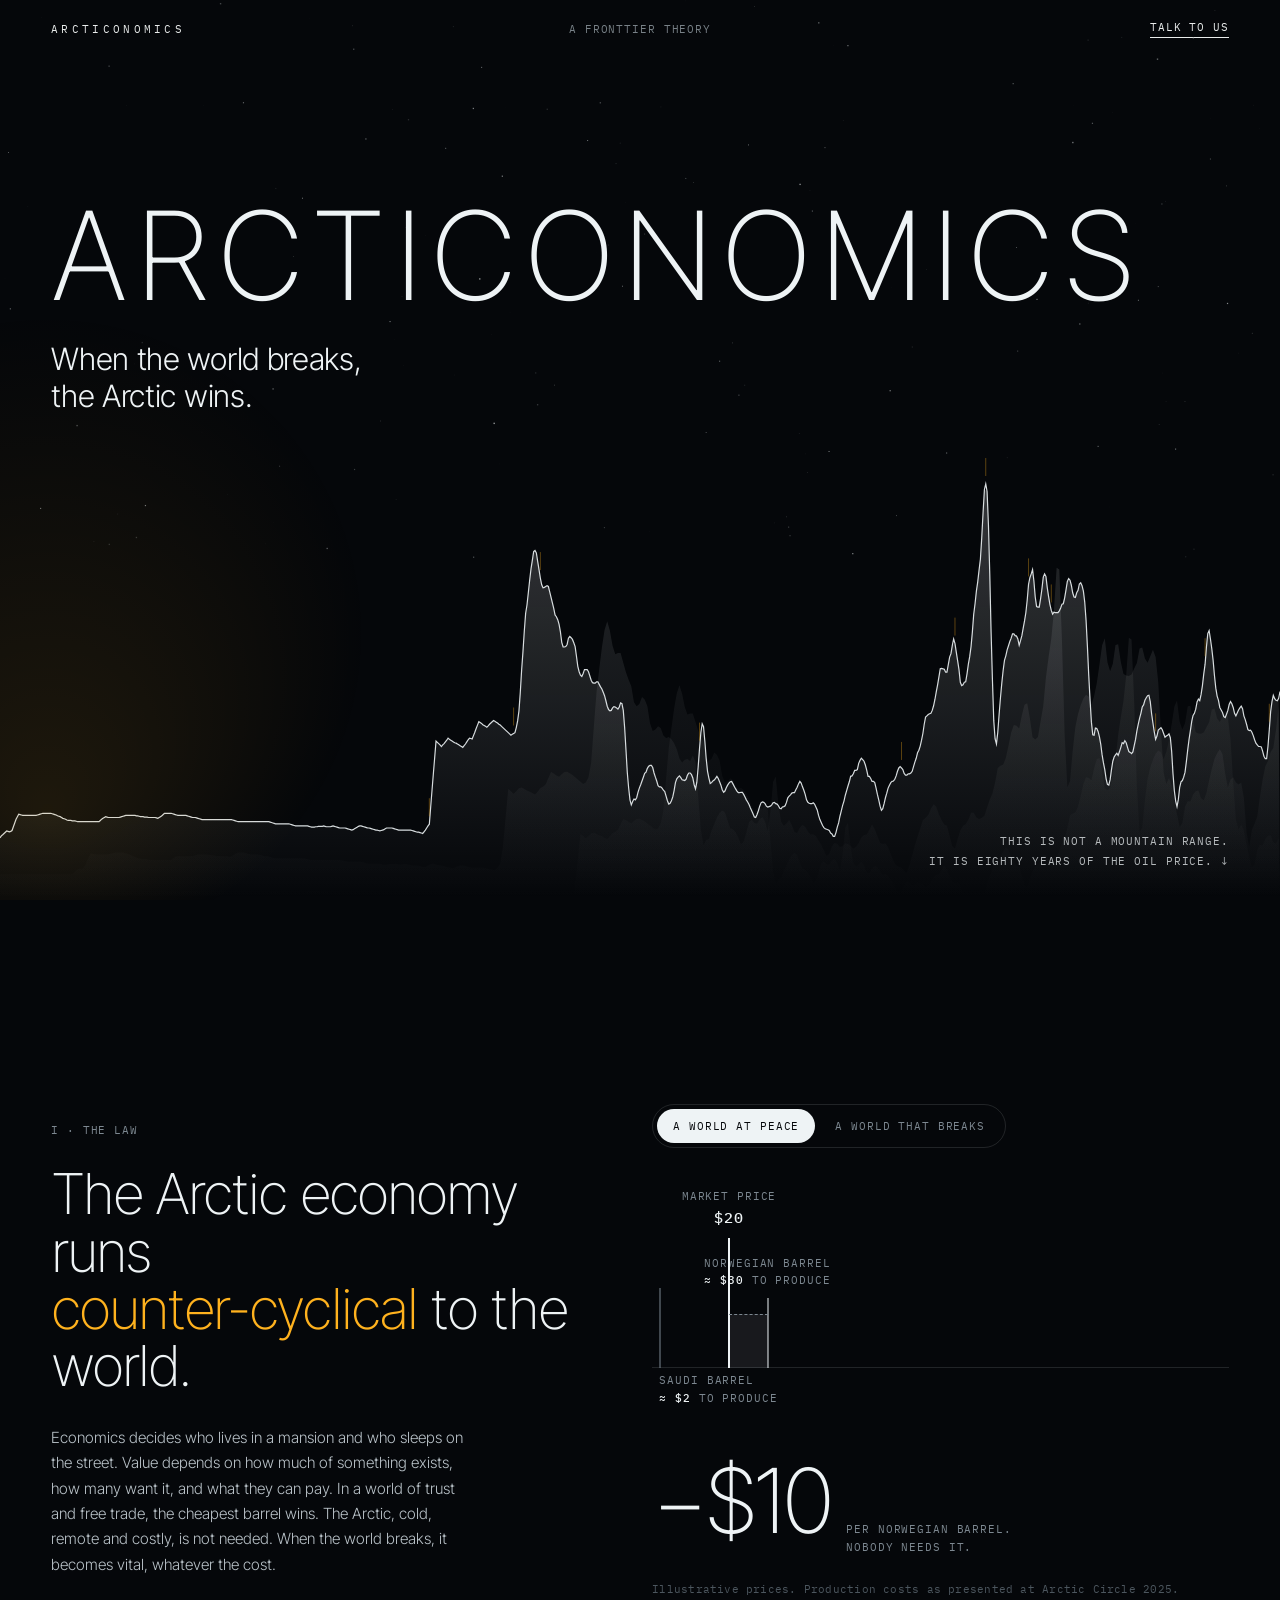
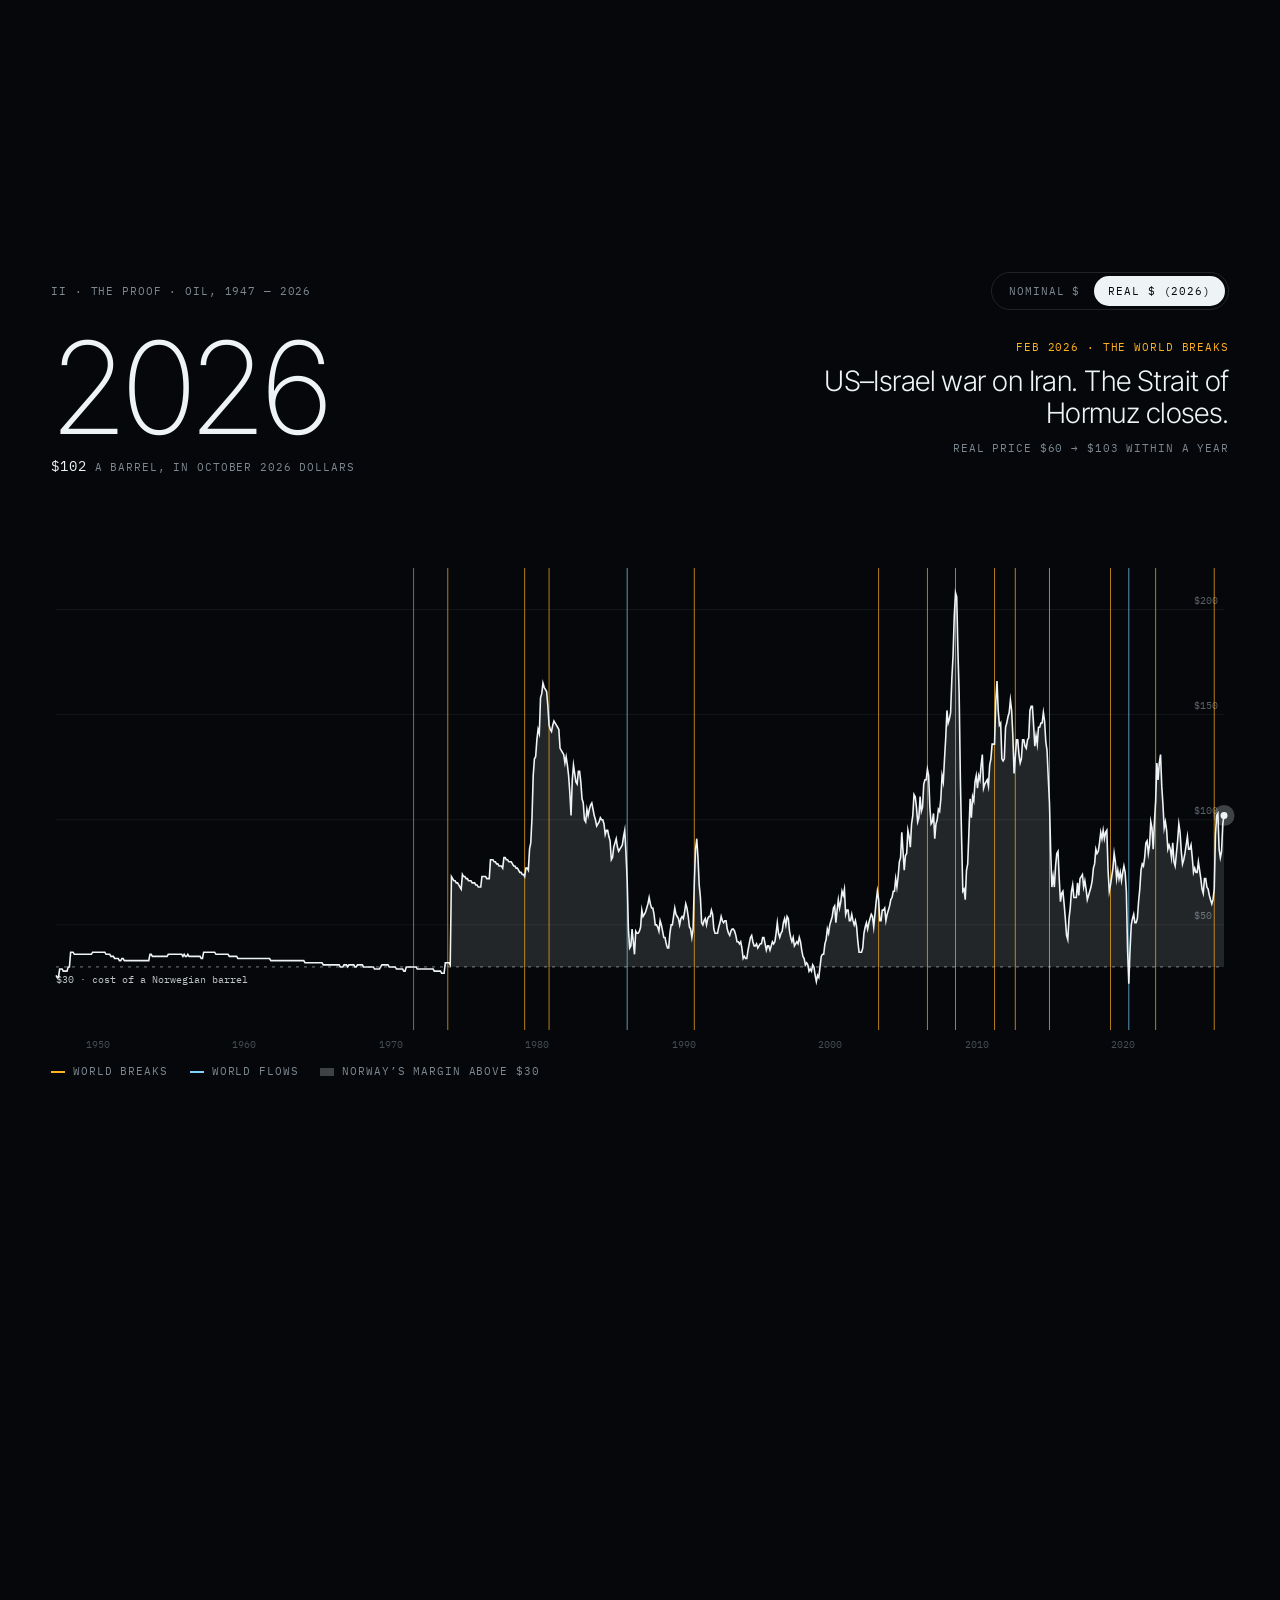
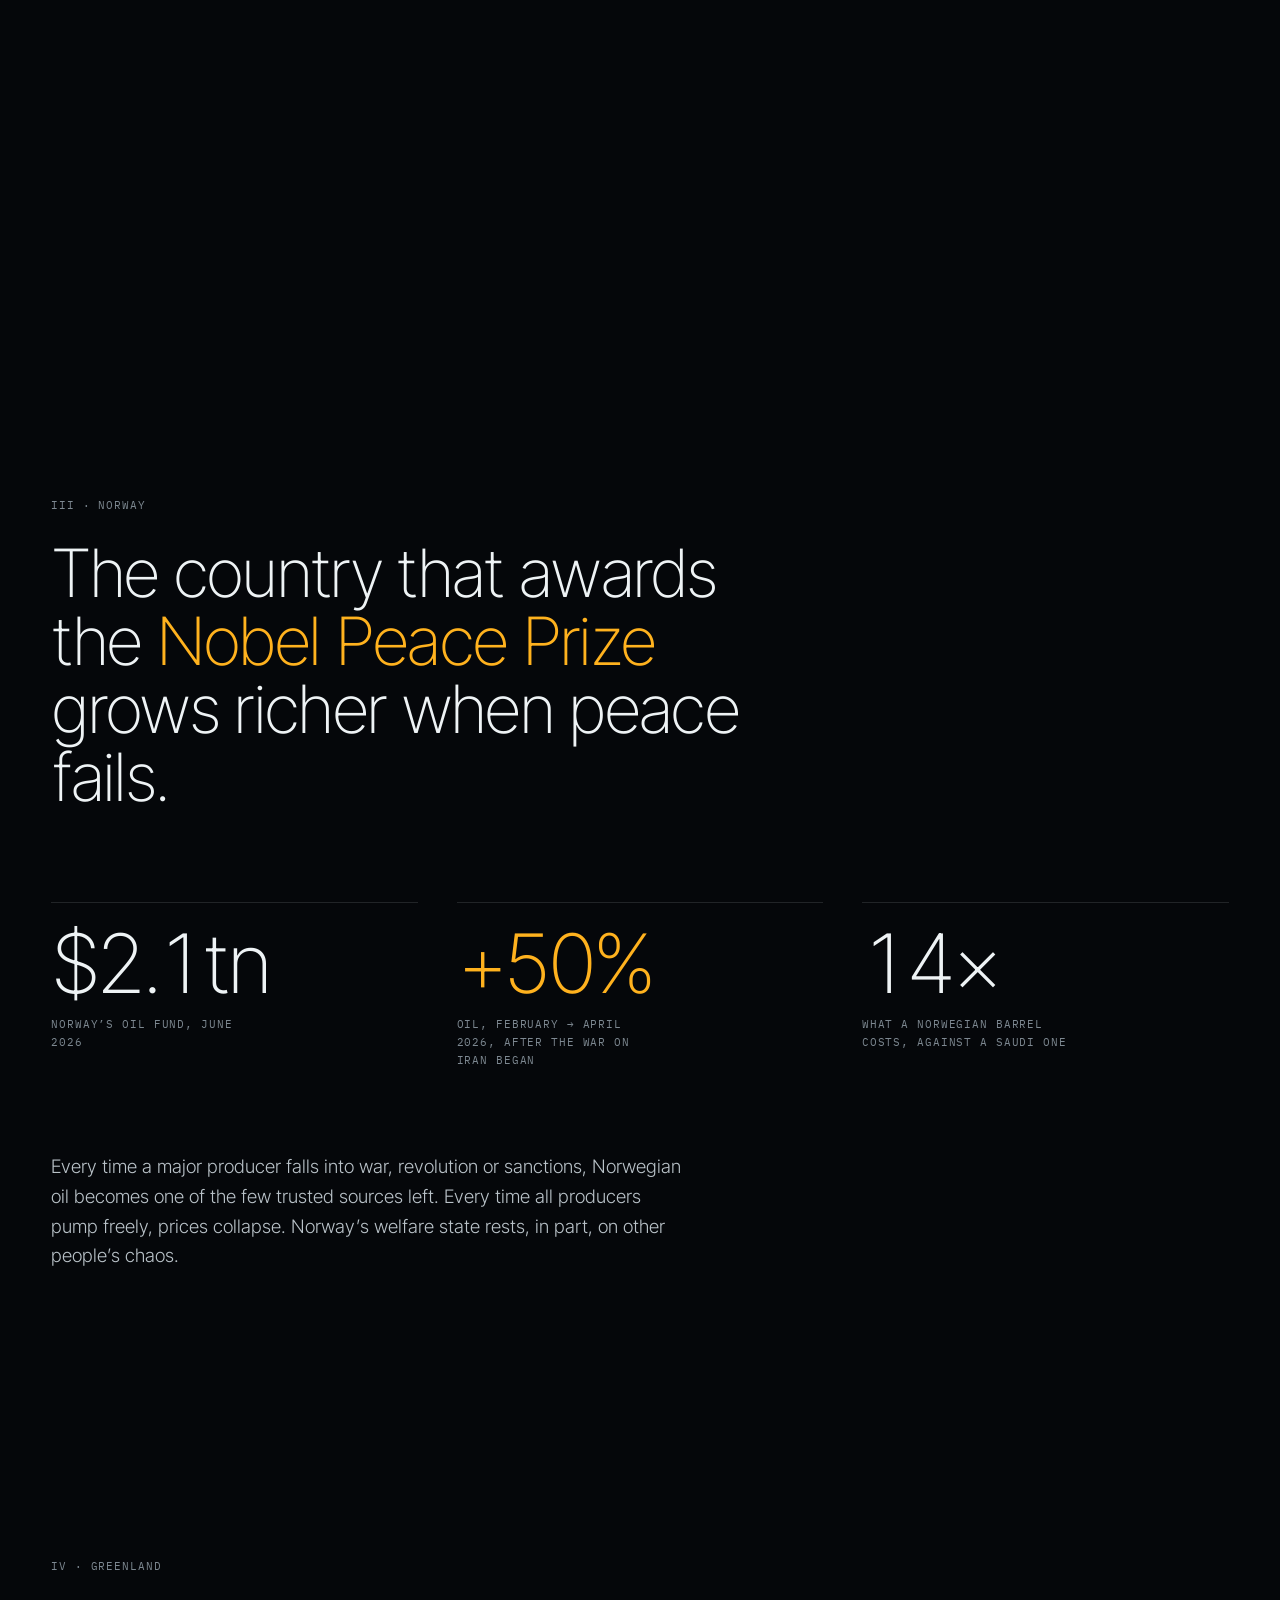
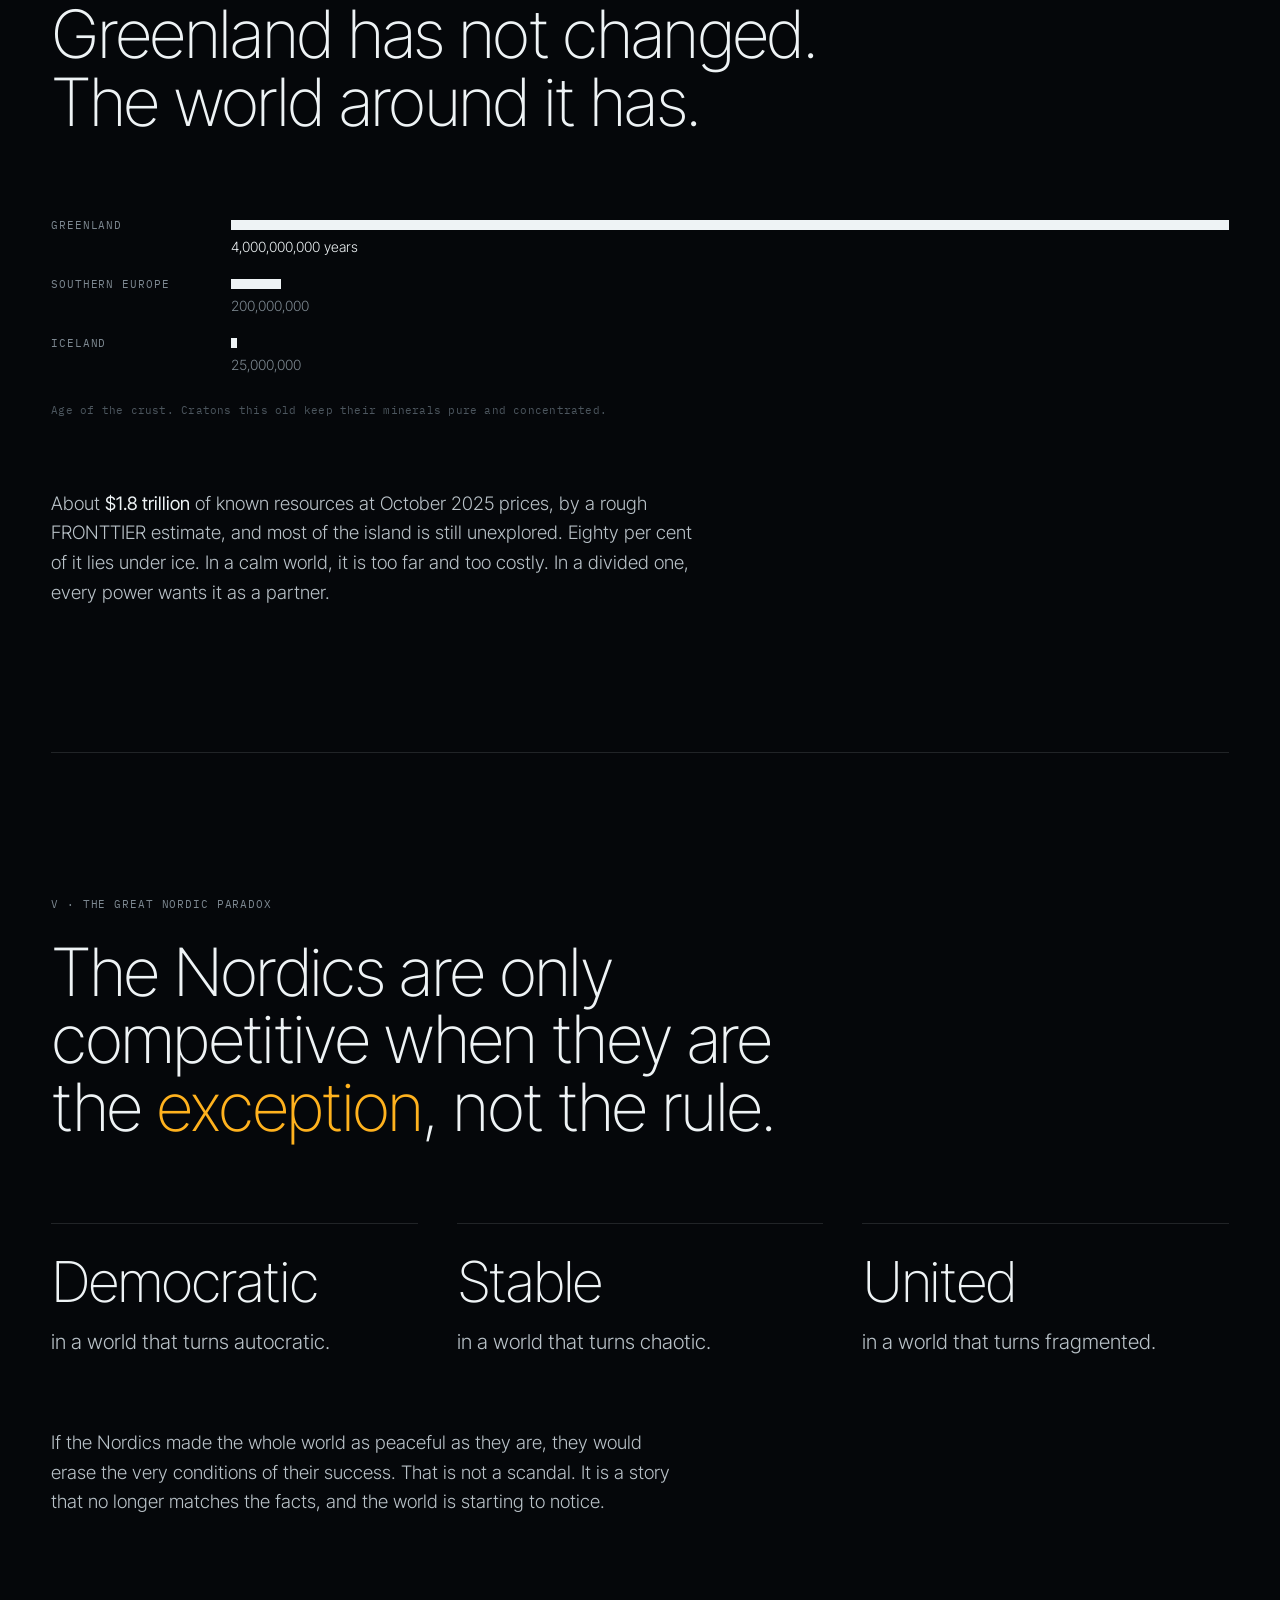
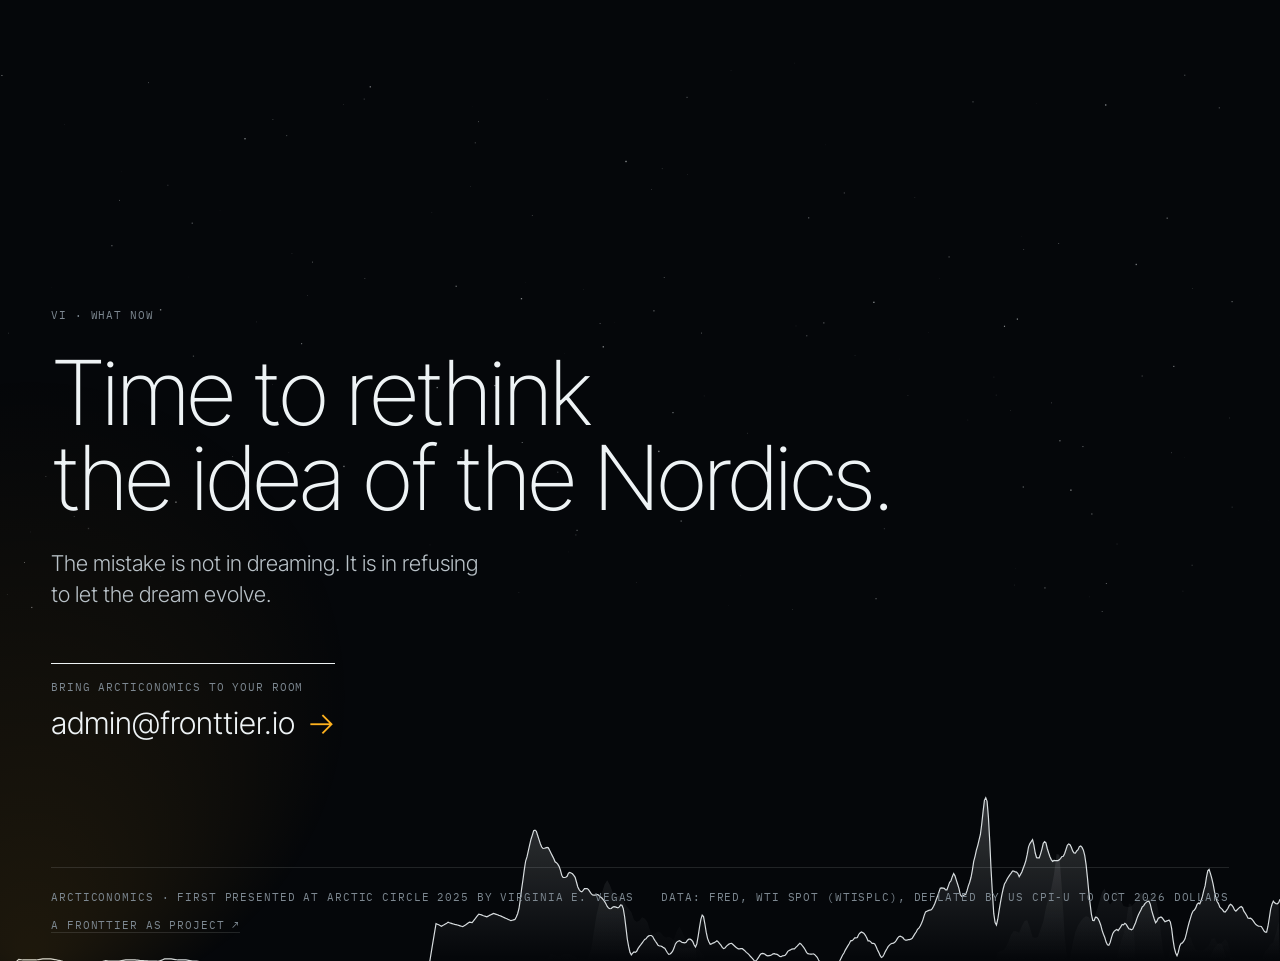
==== index.html @ 10ee7fae "Arcticonomics: v1 at the root, v2 at /v2 (both noindex until one is chosen) Co-Authored-By: Claude O" ====
<!doctype html>
<html lang="en">
<head>
  <meta charset="utf-8">
  <meta name="viewport" content="width=device-width, initial-scale=1, viewport-fit=cover">
  <title>Arcticonomics — When the world breaks, the Arctic wins</title>
  <meta name="description" content="Arcticonomics: the Arctic economy is counter-cyclical to the world. Eighty years of the real oil price show it: every spike is a war, a revolution or a sanction. A FRONTTIER theory by Virginia E. Vegas.">
  <meta name="robots" content="noindex">
  <meta name="theme-color" content="#05070a">
  <link rel="icon" href="favicon.svg" type="image/svg+xml">
  <link rel="preconnect" href="https://fonts.googleapis.com">
  <link rel="preconnect" href="https://fonts.gstatic.com" crossorigin>
  <link href="https://fonts.googleapis.com/css2?family=Inter+Tight:wght@200;300;400;500&family=IBM+Plex+Mono:wght@400;500&display=swap" rel="stylesheet">
  <link rel="stylesheet" href="styles.css?v=4">
</head>
<body>
  <header class="bar mono">
    <a href="#top" class="bar__b">Arcticonomics</a>
    <span class="bar__m" id="barM">A FRONTTIER theory</span>
    <a href="mailto:admin@fronttier.io?subject=Arcticonomics" class="bar__c">Talk to us</a>
  </header>

  <!-- 0. the ridge -->
  <section class="hero" id="top">
    <canvas id="ridge" aria-hidden="true"></canvas>
    <div class="hero__txt">
      <h1 class="hero__t">ARCTICONOMICS</h1>
      <p class="hero__s">When the world breaks,<br>the Arctic wins.</p>
    </div>
    <p class="mono hero__hint" id="hint">This is not a mountain range.<br>It is eighty years of the oil price. ↓</p>
  </section>

  <!-- 1. the law -->
  <section class="law" id="law" aria-labelledby="lawT">
    <div class="law__txt">
      <p class="mono k">I · The law</p>
      <h2 class="law__t rv" id="lawT">The Arctic economy runs<br><em>counter-cyclical</em> to the world.</h2>
      <p class="law__p rv">Economics decides who lives in a mansion and who sleeps on the street. Value depends on how much of something exists, how many want it, and what they can pay. In a world of trust and free trade, the cheapest barrel wins. The Arctic, cold, remote and costly, is not needed. When the world breaks, it becomes vital, whatever the cost.</p>
    </div>
    <div class="law__lab">
      <div class="switch mono" role="tablist" aria-label="State of the world">
        <button type="button" role="tab" aria-selected="true" data-w="peace">A world at peace</button>
        <button type="button" role="tab" aria-selected="false" data-w="break">A world that breaks</button>
      </div>
      <div class="scale" id="scale" aria-hidden="true">
        <div class="scale__axis"></div>
        <div class="tick tick--sa"><i></i><span class="mono">Saudi barrel<br><b>≈ $2</b> to produce</span></div>
        <div class="tick tick--no"><i></i><span class="mono">Norwegian barrel<br><b>≈ $30</b> to produce</span></div>
        <div class="tick tick--mk" id="mk"><i></i><span class="mono">Market price<br><b id="mkV">$20</b></span></div>
        <div class="gap" id="gap"></div>
      </div>
      <p class="law__out"><span id="outV">−$10</span><span class="mono" id="outL">per Norwegian barrel. Nobody needs it.</span></p>
      <p class="mono law__f">Illustrative prices. Production costs as presented at Arctic Circle 2025.</p>
    </div>
  </section>

  <!-- 2. the proof -->
  <section class="proof" id="proof" aria-labelledby="proofT">
    <div class="proof__pin">
      <div class="proof__head">
        <p class="mono k" id="proofT">II · The proof · Oil, 1947 — 2026</p>
        <div class="tog mono" role="group" aria-label="Price view">
          <button type="button" data-v="nominal" aria-pressed="false">Nominal $</button>
          <button type="button" data-v="real" aria-pressed="true">Real $ (2026)</button>
        </div>
      </div>
      <canvas id="chart" aria-label="Real oil price 1947 to 2026 with major world events"></canvas>
      <div class="now">
        <p class="now__y" id="nowY">1947</p>
        <p class="mono now__p"><span id="nowP">$26</span> a barrel<span id="nowU">, in October 2026 dollars</span></p>
      </div>
      <div class="ev" id="ev">
        <p class="mono ev__k" id="evK">Scroll through eighty years</p>
        <p class="ev__t" id="evT">Calm. Cheap. Nobody needs the Arctic.</p>
        <p class="mono ev__n" id="evN"></p>
      </div>
      <p class="mono legend"><span class="lg lg--b">World breaks</span><span class="lg lg--f">World flows</span><span class="lg lg--n">Norway’s margin above $30</span></p>
    </div>
  </section>

  <!-- 3. the paradox -->
  <section class="para" aria-labelledby="paraT">
    <p class="mono k rv">III · Norway</p>
    <h2 class="para__t rv" id="paraT">The country that awards the <em>Nobel Peace Prize</em> grows richer when peace fails.</h2>
    <div class="stats">
      <div class="st rv"><p class="st__v" data-count="2.3" data-pre="$" data-suf="tn">$2.3tn</p><p class="mono">Norway’s oil fund, June 2026</p></div>
      <div class="st rv"><p class="st__v" data-count="55" data-pre="+" data-suf="%">+55%</p><p class="mono">Oil, February → April 2026, after the war on Iran began</p></div>
      <div class="st rv"><p class="st__v" data-count="15" data-pre="" data-suf="×">15×</p><p class="mono">What a Norwegian barrel costs, against a Saudi one</p></div>
    </div>
    <p class="para__p rv">Every time a major producer falls into war, revolution or sanctions, Norwegian oil becomes one of the few trusted sources left. Every time all producers pump freely, prices collapse. Norway’s welfare state rests, in part, on other people’s chaos.</p>
  </section>

  <!-- 4. greenland -->
  <section class="gl" aria-labelledby="glT">
    <p class="mono k rv">IV · Greenland</p>
    <h2 class="gl__t rv" id="glT">Greenland has not changed.<br>The world around it has.</h2>
    <div class="crust" id="crust">
      <div class="cr"><span class="mono">Greenland</span><i style="--w:1"></i><b>4,000,000,000 years</b></div>
      <div class="cr"><span class="mono">Southern Europe</span><i style="--w:.05"></i><b>200,000,000</b></div>
      <div class="cr"><span class="mono">Iceland</span><i style="--w:.00625"></i><b>25,000,000</b></div>
      <p class="mono crust__f">Age of the crust. Cratons this old keep their minerals pure and concentrated.</p>
    </div>
    <p class="gl__p rv">About <b>$1.8 trillion</b> of known resources at October 2025 prices, by a rough FRONTTIER estimate, and most of the island is still unexplored. Eighty per cent of it lies under ice. In a calm world, it is too far and too costly. In a divided one, every power wants it as a partner.</p>
  </section>

  <!-- 5. the nordic paradox -->
  <section class="np" aria-labelledby="npT">
    <p class="mono k rv">V · The great Nordic paradox</p>
    <h2 class="np__t rv" id="npT">The Nordics are only competitive when they are the <em>exception</em>, not the rule.</h2>
    <ol class="np__l">
      <li class="rv"><span>Democratic</span> in a world that turns autocratic.</li>
      <li class="rv"><span>Stable</span> in a world that turns chaotic.</li>
      <li class="rv"><span>United</span> in a world that turns fragmented.</li>
    </ol>
    <p class="np__p rv">If the Nordics made the whole world as peaceful as they are, they would erase the very conditions of their success. That is not a scandal. It is a story that no longer matches the facts, and the world is starting to notice.</p>
  </section>

  <!-- 6. close -->
  <section class="end" aria-labelledby="endT">
    <canvas id="endRidge" aria-hidden="true"></canvas>
    <div class="end__txt">
      <p class="mono k rv">VI · What now</p>
      <h2 class="end__t rv" id="endT">Time to rethink<br>the idea of the Nordics.</h2>
      <p class="end__q rv">The mistake is not in dreaming. It is in refusing to let the dream evolve.</p>
      <a class="end__cta rv" href="mailto:admin@fronttier.io?subject=Arcticonomics"><span class="mono">Bring Arcticonomics to your room</span>admin@fronttier.io <i>→</i></a>
    </div>
    <footer class="foot mono">
      <span>Arcticonomics · first presented at Arctic Circle 2025 by Virginia E. Vegas</span>
      <span>Data: FRED, WTI spot (WTISPLC), deflated by US CPI-U to Oct 2026 dollars</span>
      <a href="https://fronttier.io">A FRONTTIER AS project ↗</a>
    </footer>
  </section>

  <script src="data.js?v=1"></script>
  <script src="app.js?v=3" defer></script>
</body>
</html>
---- styles.css ----
:root {
  --night: #05070a;
  --ice: #eef3f5;
  --mist: #7d8891;
  --line: rgba(238,243,245,.12);
  --amber: #ffb21e;
  --flow: #7fd4ff;
  --pad: clamp(20px, 4vw, 56px);
  --sans: "Inter Tight", system-ui, sans-serif;
  --mono: "IBM Plex Mono", ui-monospace, monospace;
  --ease: cubic-bezier(.2,.7,.1,1);
}
* { box-sizing: border-box; }
html { -webkit-text-size-adjust: 100%; scroll-behavior: smooth; }
body { margin: 0; background: var(--night); color: var(--ice); font-family: var(--sans); -webkit-font-smoothing: antialiased; overflow-x: hidden; }
a { color: inherit; text-decoration: none; }
em { font-style: normal; color: var(--amber); }
.mono { font-family: var(--mono); font-size: 11px; letter-spacing: .08em; text-transform: uppercase; font-weight: 400; }
.k { margin: 0 0 28px; color: var(--mist); }

.bar { position: fixed; z-index: 30; top: 0; left: 0; right: 0; display: flex; justify-content: space-between; align-items: center; padding: 20px var(--pad); mix-blend-mode: difference; }
.bar__b { letter-spacing: .3em; }
.bar__m { position: absolute; left: 50%; transform: translateX(-50%); color: var(--mist); }
.bar__c { border-bottom: 1px solid currentColor; padding-bottom: 3px; }

/* 0. ridge */
.hero { position: relative; height: 100svh; min-height: 620px; overflow: hidden; }
#ridge { position: absolute; inset: 0; width: 100%; height: 100%; }
.hero__txt { position: absolute; left: var(--pad); right: var(--pad); top: 22svh; }
.hero__t { margin: 0; font-weight: 200; font-size: clamp(40px, 9.6vw, 176px); letter-spacing: .06em; line-height: .95; }
.hero__s { margin: 26px 0 0; font-weight: 300; font-size: clamp(20px, 2.4vw, 34px); line-height: 1.2; letter-spacing: -.01em; }
.hero__hint { position: absolute; right: var(--pad); bottom: 28px; margin: 0; text-align: right; line-height: 1.8; color: var(--ice); opacity: .75; transition: opacity .6s; }

/* 1. the law */
.law { display: grid; grid-template-columns: minmax(0, 1fr) minmax(0, 1.1fr); gap: clamp(30px, 6vw, 110px); align-items: center; min-height: 100svh; padding: 16svh var(--pad); }
.law__t { margin: 0; font-weight: 200; font-size: clamp(34px, 4.4vw, 72px); line-height: 1.02; letter-spacing: -.035em; }
.law__p { margin: 30px 0 0; max-width: 46ch; font-size: clamp(15px, 1.2vw, 18px); line-height: 1.65; font-weight: 300; color: #b9c2c8; }
.switch { display: inline-flex; border: 1px solid var(--line); border-radius: 999px; padding: 4px; gap: 4px; }
.switch button { appearance: none; border: 0; background: none; color: var(--mist); font: inherit; letter-spacing: inherit; text-transform: inherit; padding: 10px 16px; border-radius: 999px; cursor: pointer; transition: background .4s, color .4s; }
.switch button[aria-selected="true"] { background: var(--ice); color: var(--night); }
.switch button[data-w="break"][aria-selected="true"] { background: var(--amber); }
.scale { position: relative; height: 250px; margin: 40px 0 0; }
.scale__axis { position: absolute; left: 0; right: 0; bottom: 70px; height: 1px; background: var(--line); }
.tick { position: absolute; bottom: 70px; transform: translateX(-50%); transition: left 1.2s var(--ease); }
.tick i { display: block; width: 1px; height: 70px; background: var(--mist); margin: 0 auto; }
.tick span { position: absolute; bottom: 78px; left: 50%; transform: translateX(-50%); white-space: nowrap; text-align: center; color: var(--mist); line-height: 1.6; }
.tick b { color: var(--ice); font-weight: 500; }
.tick--sa { left: 1.33%; }
.tick--sa span { left: 0; transform: none; text-align: left; bottom: auto; top: 84px; }
.tick--sa i { height: 80px; transform: translateY(0); }
.tick--no { left: 20%; }
.tick--no i { background: var(--ice); }
.tick--mk { left: 13.3%; }
.tick--mk i { height: 130px; width: 2px; background: var(--ice); transition: background .6s; }
.tick--mk span { bottom: 138px; }
.tick--mk b { font-size: 15px; }
.gap { position: absolute; bottom: 70px; height: 54px; left: 13.3%; width: 6.7%; background: rgba(238,243,245,.08); border-top: 1px dashed var(--mist); transition: left 1.2s var(--ease), width 1.2s var(--ease), background .6s; }
.law.is-break .tick--mk i { background: var(--amber); }
.law.is-break .gap { background: color-mix(in srgb, var(--amber) 22%, transparent); border-top-color: var(--amber); }
.law__out { margin: 18px 0 0; display: flex; align-items: baseline; gap: 16px; flex-wrap: wrap; }
#outV { font-weight: 200; font-size: clamp(54px, 7vw, 110px); letter-spacing: -.05em; line-height: 1; transition: color .6s; }
.law.is-break #outV { color: var(--amber); }
#outL { color: var(--mist); max-width: 26ch; line-height: 1.6; }
.law__f { margin: 26px 0 0; color: #4c565e; text-transform: none; letter-spacing: .02em; }

/* 2. the proof */
.proof { position: relative; height: 900svh; }
.proof__pin { position: sticky; top: 0; height: 100svh; overflow: hidden; }
.proof__head { position: absolute; z-index: 2; top: 72px; left: var(--pad); right: var(--pad); display: flex; justify-content: space-between; align-items: center; gap: 16px; flex-wrap: wrap; }
.proof__head .k { margin: 0; }
.tog { display: inline-flex; border: 1px solid var(--line); border-radius: 999px; padding: 3px; }
.tog button { appearance: none; border: 0; background: none; color: var(--mist); font: inherit; letter-spacing: inherit; text-transform: inherit; padding: 8px 14px; border-radius: 999px; cursor: pointer; }
.tog button[aria-pressed="true"] { background: var(--ice); color: var(--night); }
#chart { position: absolute; inset: 0; width: 100%; height: 100%; }
.now { position: absolute; left: var(--pad); top: 130px; pointer-events: none; }
.now__y { margin: 0; font-weight: 200; font-size: clamp(64px, 10vw, 170px); letter-spacing: -.05em; line-height: .9; font-variant-numeric: tabular-nums; }
.now__p { margin: 12px 0 0; color: var(--mist); }
.now__p span:first-child { color: var(--ice); font-size: 14px; }
.ev { position: absolute; right: var(--pad); top: 140px; width: min(420px, 38vw); text-align: right; pointer-events: none; }
.ev__k { margin: 0 0 12px; color: var(--amber); transition: color .4s; }
.ev.is-flow .ev__k { color: var(--flow); }
.ev.is-neutral .ev__k { color: var(--ice); }
.ev__t { margin: 0; font-weight: 300; font-size: clamp(22px, 2.2vw, 34px); line-height: 1.12; letter-spacing: -.02em; }
.ev__n { margin: 12px 0 0; color: var(--mist); }
.ev.flip .ev__k, .ev.flip .ev__t, .ev.flip .ev__n { animation: in .7s var(--ease); }
@keyframes in { from { opacity: 0; transform: translateY(10px); } to { opacity: 1; transform: none; } }
.legend { position: absolute; left: var(--pad); bottom: 22px; margin: 0; display: flex; gap: 22px; flex-wrap: wrap; color: var(--mist); }
.lg::before { content: ""; display: inline-block; width: 14px; height: 2px; margin-right: 8px; vertical-align: middle; }
.lg--b::before { background: var(--amber); }
.lg--f::before { background: var(--flow); }
.lg--n::before { height: 8px; background: rgba(238,243,245,.25); }

/* 3. paradox */
.para { padding: 22svh var(--pad) 16svh; max-width: 1400px; }
.para__t { margin: 0; font-weight: 200; font-size: clamp(36px, 5.2vw, 88px); line-height: 1.02; letter-spacing: -.04em; max-width: 18ch; }
.stats { display: grid; grid-template-columns: repeat(3, 1fr); gap: clamp(20px, 3vw, 48px); margin-top: 10svh; }
.st { border-top: 1px solid var(--line); padding-top: 20px; }
.st__v { margin: 0 0 12px; font-weight: 200; font-size: clamp(54px, 6.4vw, 108px); letter-spacing: -.05em; line-height: 1; font-variant-numeric: tabular-nums; }
.st:nth-child(2) .st__v { color: var(--amber); }
.st .mono { color: var(--mist); line-height: 1.6; max-width: 30ch; }
.para__p { margin: 8svh 0 0; max-width: 58ch; font-size: clamp(17px, 1.45vw, 21px); line-height: 1.6; font-weight: 300; color: #b9c2c8; }

/* 4. greenland */
.gl { padding: 16svh var(--pad); }
.gl__t { margin: 0; font-weight: 200; font-size: clamp(36px, 5.2vw, 88px); line-height: 1.02; letter-spacing: -.04em; }
.crust { margin-top: 9svh; display: grid; gap: 22px; }
.cr { display: grid; grid-template-columns: 160px 1fr; align-items: center; column-gap: 20px; row-gap: 6px; }
.cr span { color: var(--mist); }
.cr i { display: block; height: 10px; background: var(--ice); width: 0; transition: width 2.4s var(--ease); }
.crust.in .cr i { width: max(3px, calc(var(--w) * 100%)); }
.cr b { grid-column: 2; font-weight: 300; font-size: 14px; color: var(--mist); font-variant-numeric: tabular-nums; }
.cr:first-child b { color: var(--ice); }
.crust__f { margin: 8px 0 0; color: #4c565e; text-transform: none; letter-spacing: .02em; }
.gl__p { margin: 8svh 0 0; max-width: 60ch; font-size: clamp(17px, 1.45vw, 21px); line-height: 1.6; font-weight: 300; color: #b9c2c8; }
.gl__p b { color: var(--ice); font-weight: 400; }

/* 5. nordic paradox */
.np { padding: 16svh var(--pad); border-top: 1px solid var(--line); margin: 0 var(--pad); padding-left: 0; padding-right: 0; }
.np__t { margin: 0; font-weight: 200; font-size: clamp(36px, 5.2vw, 88px); line-height: 1.02; letter-spacing: -.04em; max-width: 20ch; }
.np__l { list-style: none; margin: 9svh 0 0; padding: 0; display: grid; grid-template-columns: repeat(3, 1fr); gap: clamp(20px, 3vw, 48px); }
.np__l li { border-top: 1px solid var(--line); padding-top: 20px; font-size: clamp(18px, 1.6vw, 24px); font-weight: 300; line-height: 1.35; color: #b9c2c8; }
.np__l li span { display: block; font-weight: 200; font-size: clamp(40px, 4.4vw, 72px); letter-spacing: -.04em; color: var(--ice); margin-bottom: 8px; }
.np__p { margin: 8svh 0 0; max-width: 58ch; font-size: clamp(17px, 1.45vw, 21px); line-height: 1.6; font-weight: 300; color: #b9c2c8; }

/* 6. end */
.end { position: relative; min-height: 100svh; display: flex; flex-direction: column; justify-content: flex-end; overflow: hidden; }
#endRidge { position: absolute; inset: 0; width: 100%; height: 100%; }
.end__txt { position: relative; padding: 0 var(--pad) 14svh; }
.end__t { margin: 0; font-weight: 200; font-size: clamp(44px, 7vw, 124px); line-height: .95; letter-spacing: -.045em; }
.end__q { margin: 28px 0 0; max-width: 34ch; font-size: clamp(18px, 1.7vw, 24px); line-height: 1.45; font-weight: 300; color: #b9c2c8; }
.end__cta { display: inline-grid; grid-template-columns: auto auto; align-items: baseline; margin-top: 52px; gap: 10px .4em; font-size: clamp(22px, 2.4vw, 34px); font-weight: 300; border-top: 1px solid var(--ice); padding-top: 16px; }
.end__cta span { grid-column: 1 / -1; color: var(--mist); }
.end__cta i { font-style: normal; color: var(--amber); display: inline-block; transition: transform .5s var(--ease); }
.end__cta:hover i { transform: translateX(.3em); }
.foot { position: relative; display: flex; justify-content: space-between; gap: 14px; flex-wrap: wrap; margin: 0 var(--pad); padding: 22px 0 28px; border-top: 1px solid var(--line); color: var(--mist); }
.foot a { border-bottom: 1px solid var(--line); }

.rv { opacity: 0; transform: translateY(14px); transition: opacity 1.1s var(--ease), transform 1.1s var(--ease); }
.rv.in { opacity: 1; transform: none; }
.stats .st:nth-child(2) { transition-delay: .1s; } .stats .st:nth-child(3) { transition-delay: .2s; }
.np__l li:nth-child(2) { transition-delay: .1s; } .np__l li:nth-child(3) { transition-delay: .2s; }

@media (max-width: 860px) {
  .bar__m { display: none; }
  .bar { mix-blend-mode: normal; background: rgba(5,7,10,.7); -webkit-backdrop-filter: blur(10px); backdrop-filter: blur(10px); }
  .hero__txt { top: 16svh; }
  .law { grid-template-columns: 1fr; padding-top: 12svh; }
  .scale { height: 250px; margin-top: 70px; }
  .tick--no span { left: 0; transform: none; text-align: left; }
  .tick span { font-size: 9px; }
  .proof__head { top: 66px; }
  .now { top: 150px; }
  .now__y { font-size: 64px; }
  .ev { top: auto; bottom: 64px; left: var(--pad); right: var(--pad); width: auto; text-align: left; }
  .ev__t { font-size: 21px; }
  .stats, .np__l { grid-template-columns: 1fr; }
  .cr { grid-template-columns: 1fr; }
  .cr b { grid-column: 1; }
  .legend { gap: 12px; font-size: 9px; }
}
@media (prefers-reduced-motion: reduce) {
  .rv { opacity: 1; transform: none; transition: none; }
  .tick, .gap, .cr i { transition: none; }
  html { scroll-behavior: auto; }
}
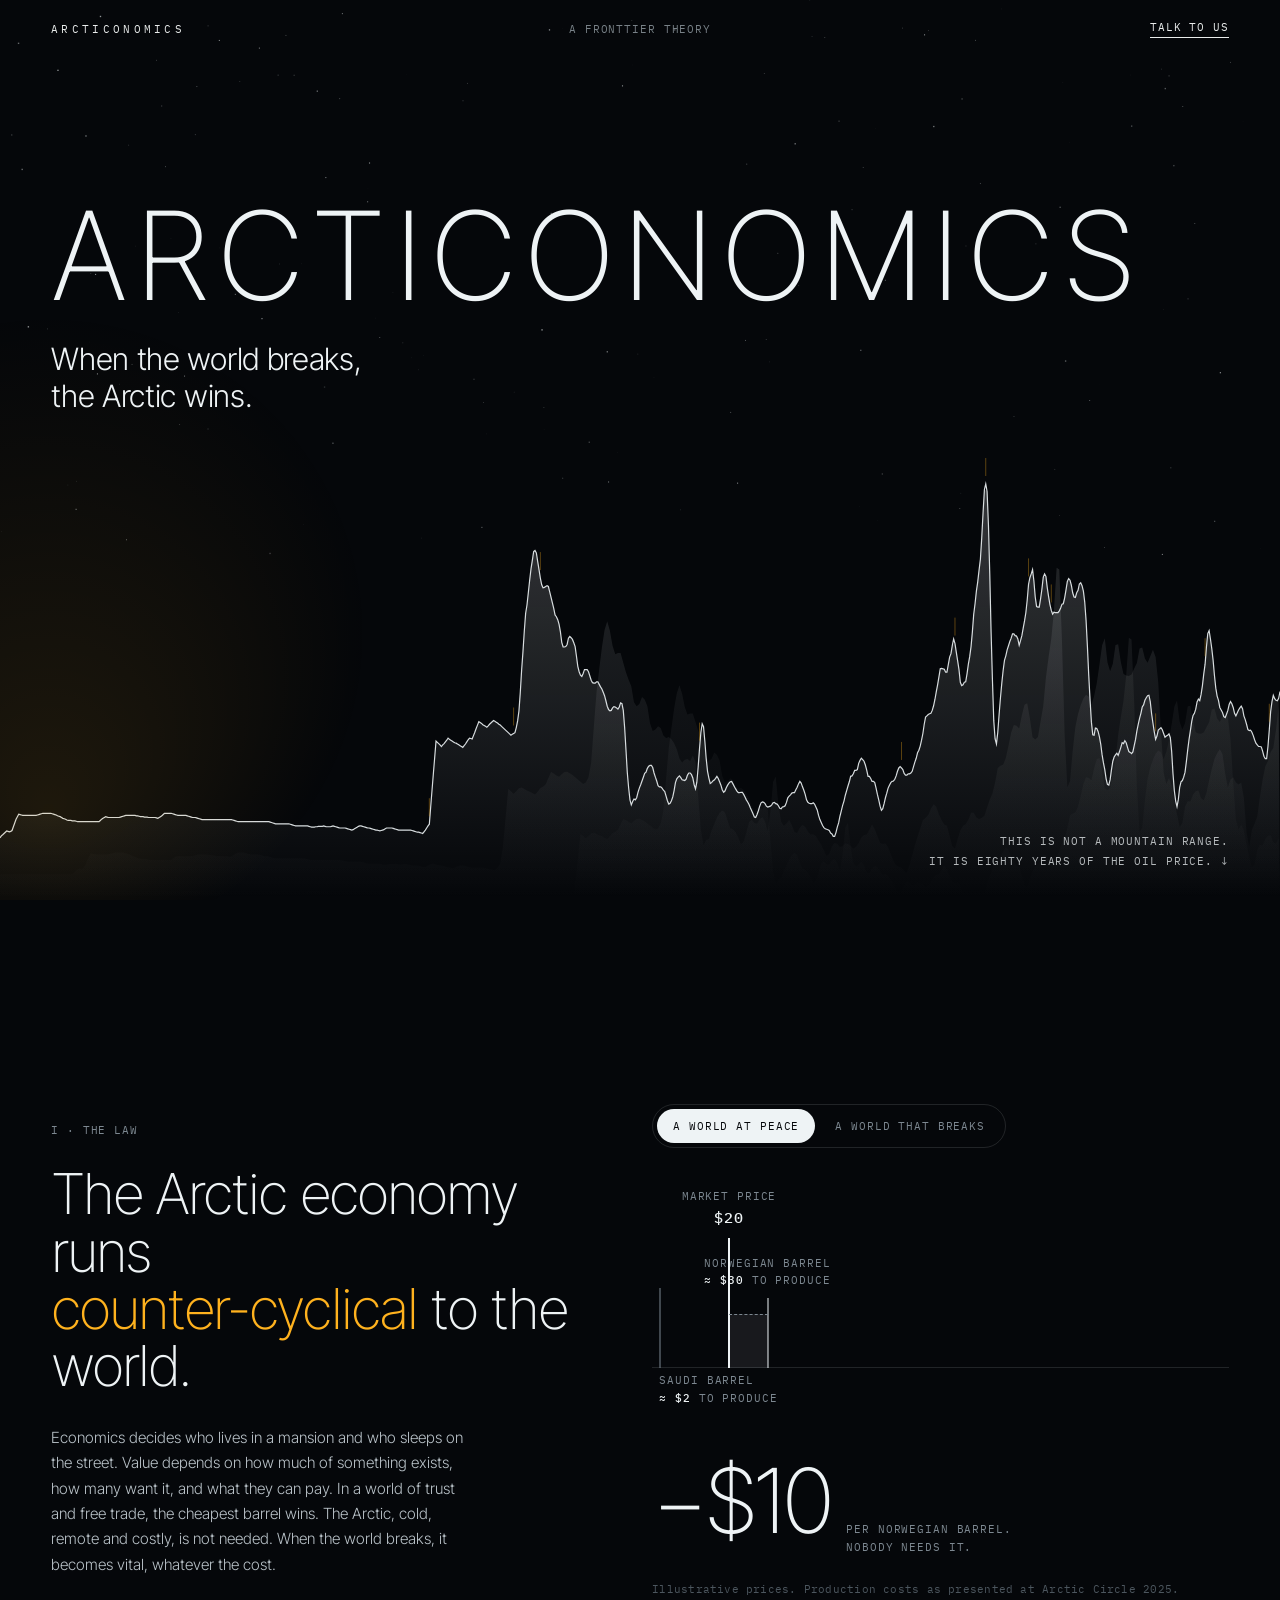
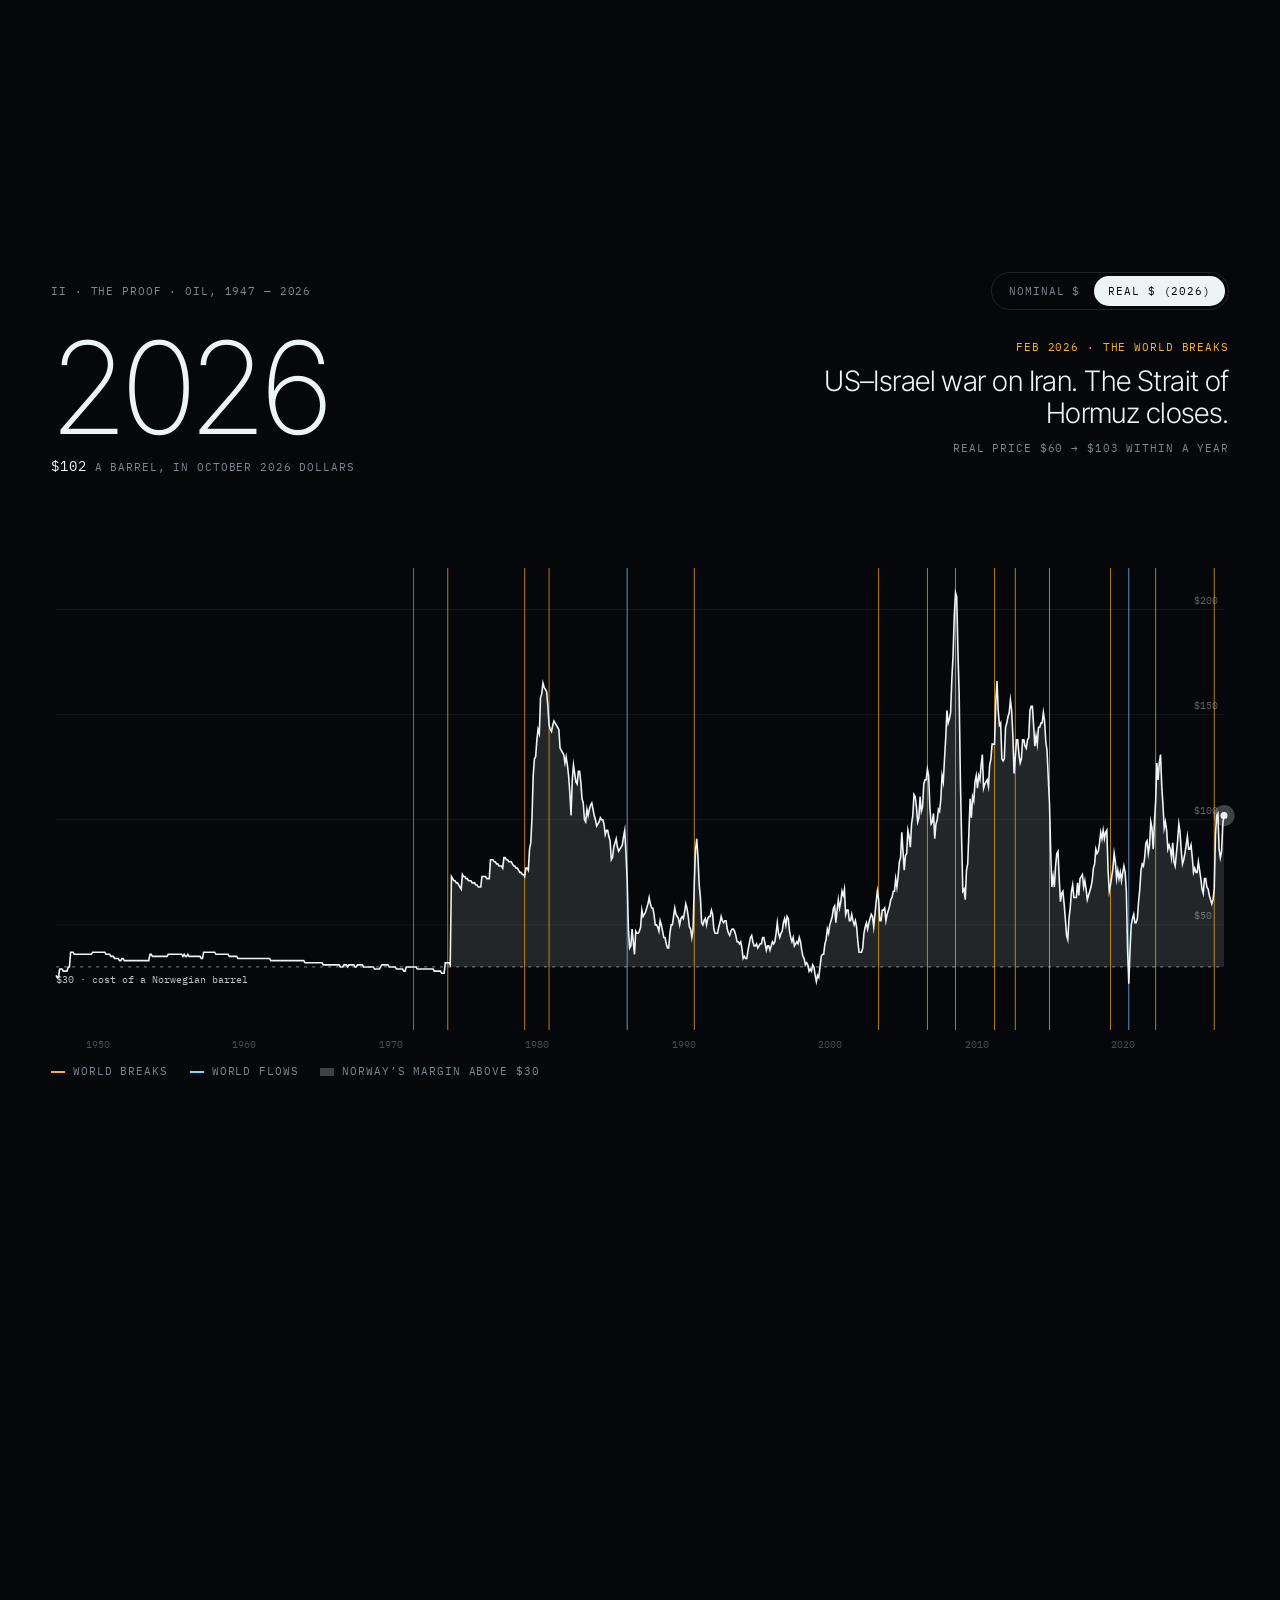
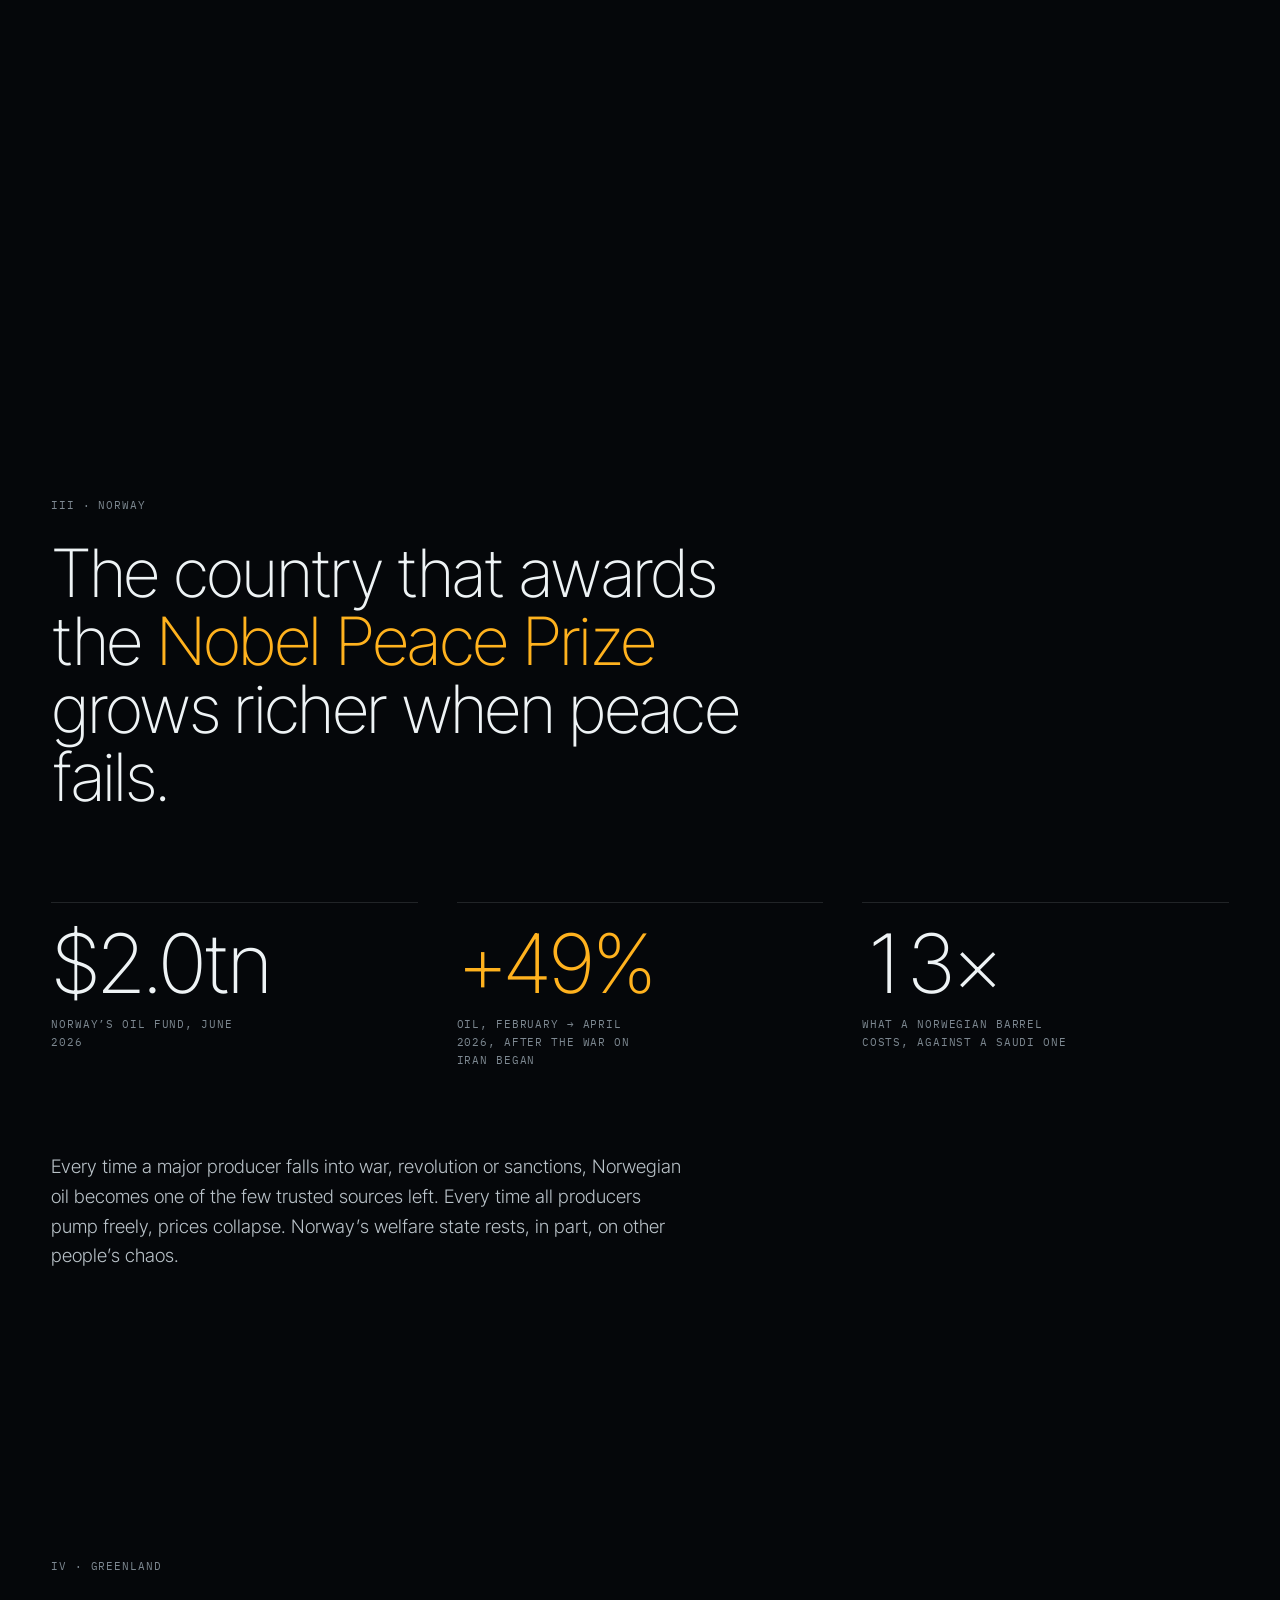
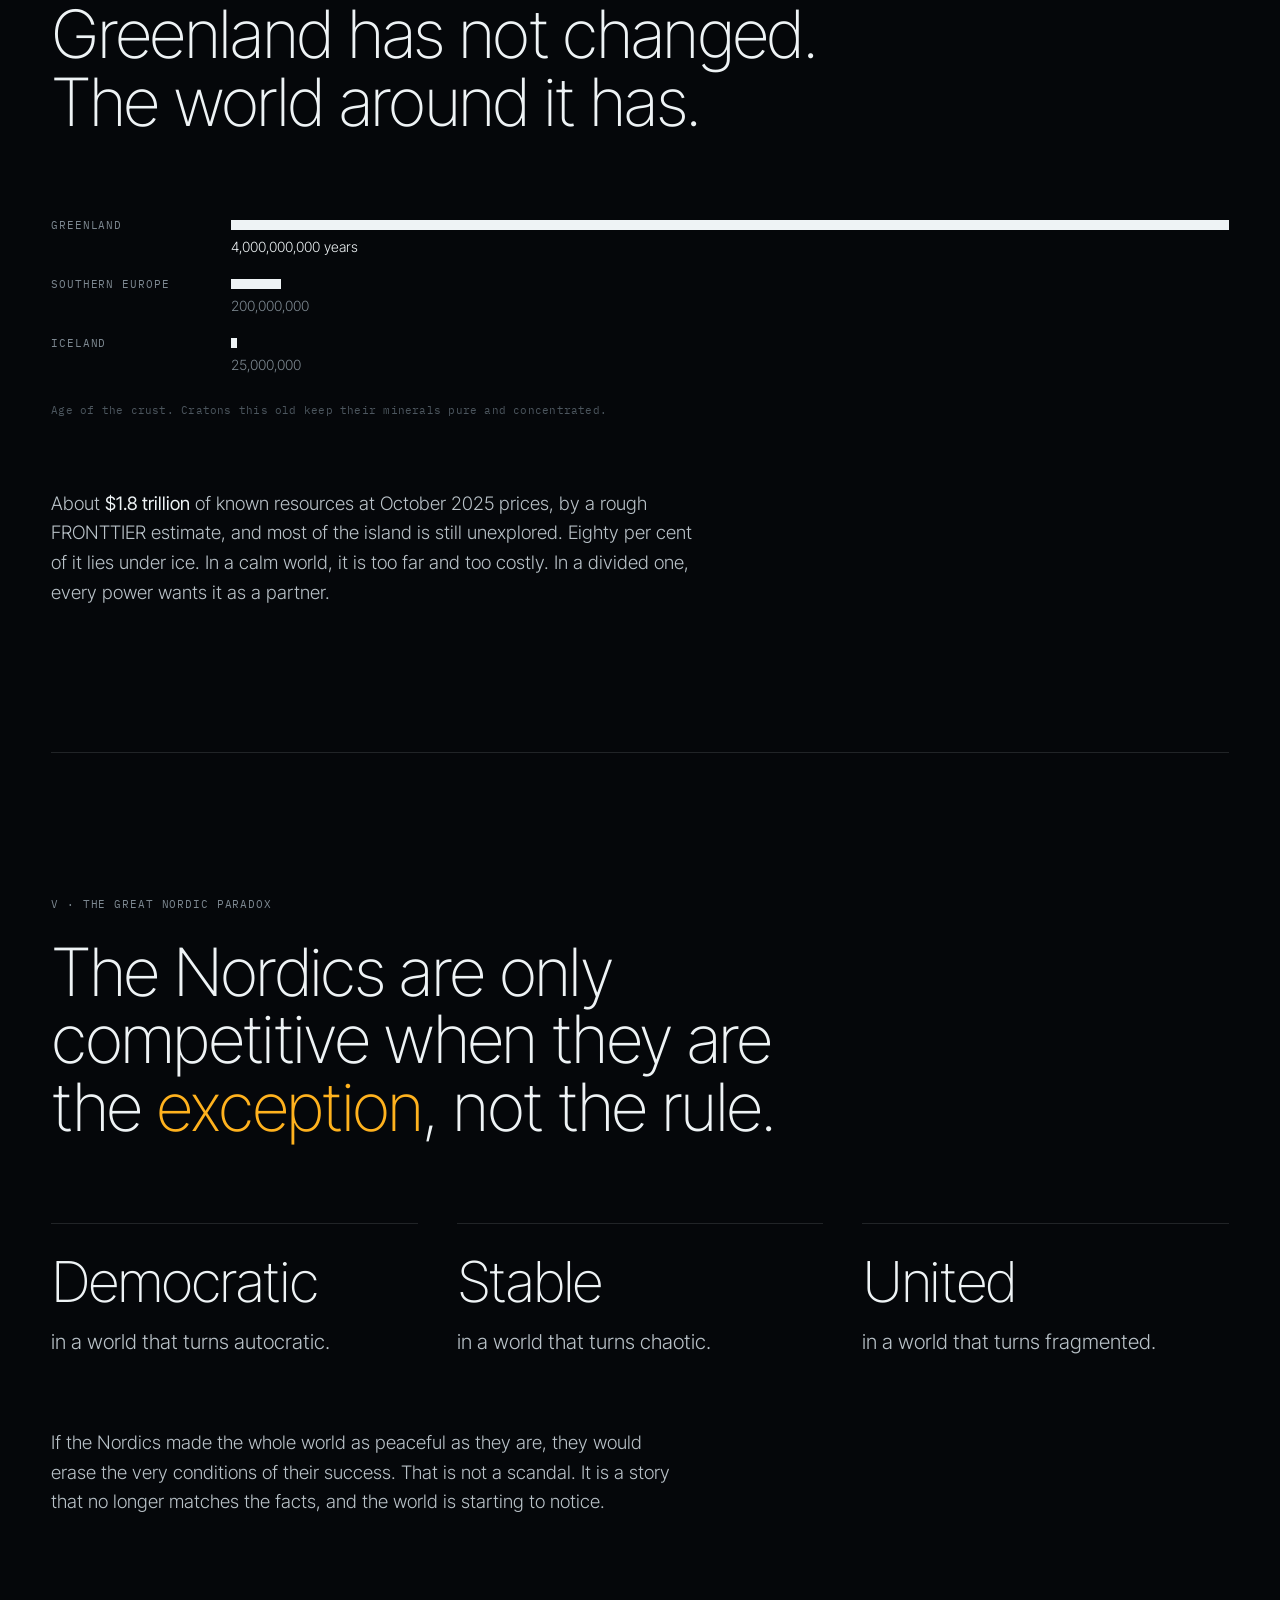
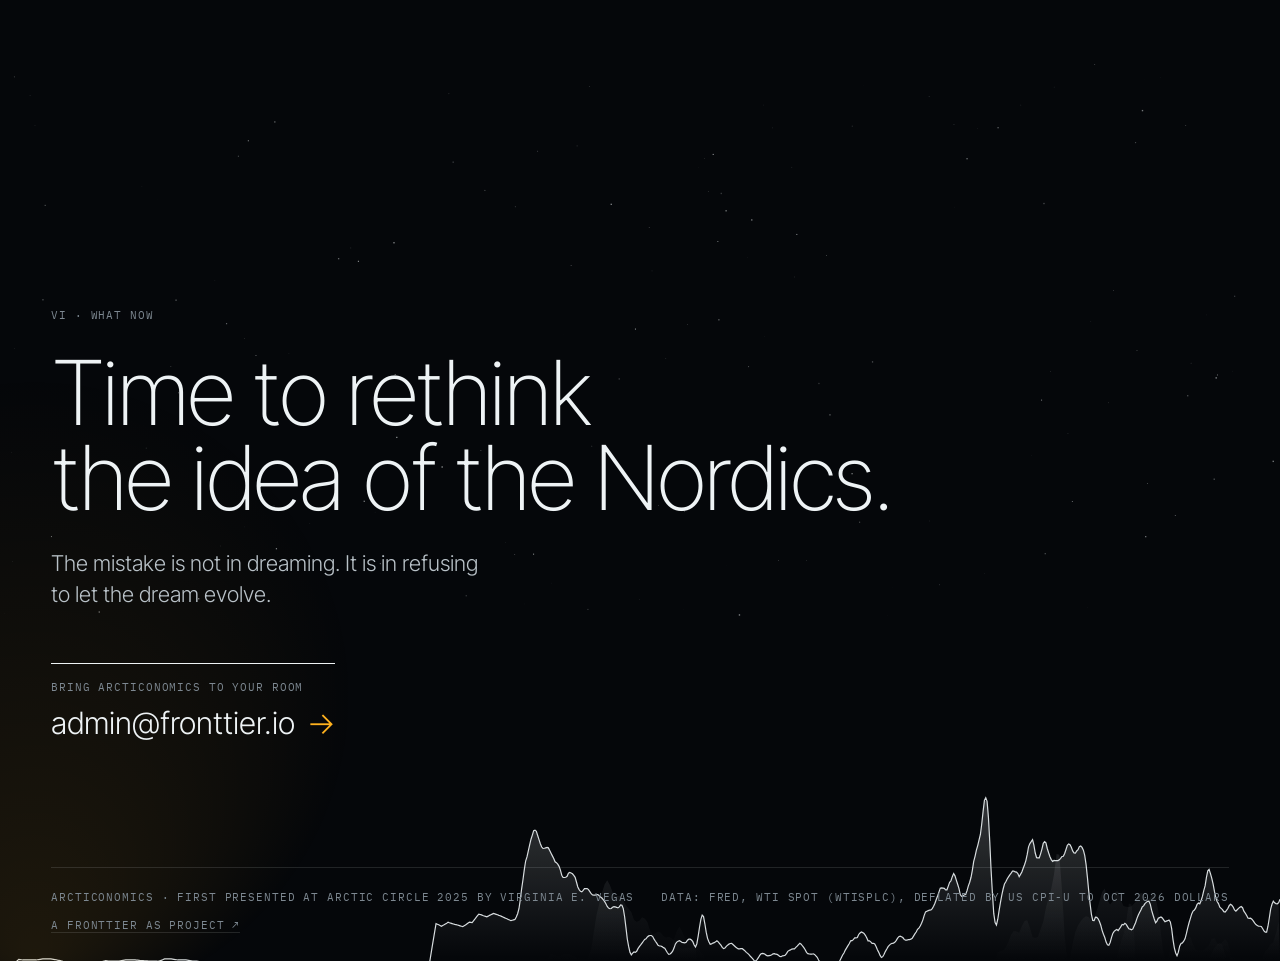
==== commit f0b82056: "Arcticonomics: v1 goes public at arctic-onomics.com (SEO, OG image, sitemap) Co-Authored-By: Claude " ====
--- a/index.html
+++ b/index.html
@@ -5,7 +5,20 @@
   <meta name="viewport" content="width=device-width, initial-scale=1, viewport-fit=cover">
   <title>Arcticonomics — When the world breaks, the Arctic wins</title>
   <meta name="description" content="Arcticonomics: the Arctic economy is counter-cyclical to the world. Eighty years of the real oil price show it: every spike is a war, a revolution or a sanction. A FRONTTIER theory by Virginia E. Vegas.">
-  <meta name="robots" content="noindex">
+  <link rel="canonical" href="https://arctic-onomics.com/">
+  <meta name="author" content="Virginia E. Vegas">
+  <meta property="og:type" content="website">
+  <meta property="og:url" content="https://arctic-onomics.com/">
+  <meta property="og:site_name" content="Arcticonomics">
+  <meta property="og:title" content="Arcticonomics — When the world breaks, the Arctic wins">
+  <meta property="og:description" content="Eighty years of the real oil price: every spike is a war, a revolution or a sanction. A FRONTTIER theory by Virginia E. Vegas.">
+  <meta property="og:image" content="https://arctic-onomics.com/og.png">
+  <meta property="og:image:width" content="1200"><meta property="og:image:height" content="630">
+  <meta property="og:image:alt" content="Arcticonomics — When the world breaks, the Arctic wins">
+  <meta name="twitter:card" content="summary_large_image">
+  <meta name="twitter:image" content="https://arctic-onomics.com/og.png">
+  <meta name="msvalidate.01" content="26BB170651A4994F79CFC43C66DDC237">
+  <script type="application/ld+json">{"@context": "https://schema.org", "@graph": [{"@type": "Organization", "@id": "https://fronttier.io/#org", "name": "FRONTTIER AS", "legalName": "FRONTTIER AS", "url": "https://fronttier.io/", "email": "admin@fronttier.io", "logo": "https://fronttier.io/favicon.svg", "address": {"@type": "PostalAddress", "addressLocality": "Oslo", "addressCountry": "NO"}, "founder": {"@id": "https://vevegas.com/#virginia"}}, {"@type": "Person", "@id": "https://vevegas.com/#virginia", "name": "Virginia E. Vegas", "alternateName": "VE VEGAS", "url": "https://vevegas.com/", "worksFor": {"@id": "https://fronttier.io/#org"}}, {"@type": "WebSite", "@id": "https://arctic-onomics.com/#site", "url": "https://arctic-onomics.com/", "name": "Arcticonomics", "inLanguage": "en", "description": "The Arctic economy is counter-cyclical to the world: eighty years of the real oil price show it.", "creator": {"@id": "https://vevegas.com/#virginia"}, "publisher": {"@id": "https://fronttier.io/#org"}}, {"@type": "CreativeWork", "@id": "https://arctic-onomics.com/#theory", "name": "Arcticonomics", "url": "https://arctic-onomics.com/", "abstract": "When the world breaks, the Arctic wins. Every spike in the real oil price since 1947 follows a war, a revolution or a sanction; every collapse follows a world that pumps freely. Norway, Greenland and the great Nordic paradox.", "author": {"@id": "https://vevegas.com/#virginia"}, "publisher": {"@id": "https://fronttier.io/#org"}, "inLanguage": "en", "keywords": "Arctic economy, oil price, Norway, Greenland, Nordic paradox, geopolitics, counter-cyclical", "citation": "FRED, WTI spot price (WTISPLC) and US CPI-U (CPIAUCSL)"}]}</script>
   <meta name="theme-color" content="#05070a">
   <link rel="icon" href="favicon.svg" type="image/svg+xml">
   <link rel="preconnect" href="https://fonts.googleapis.com">
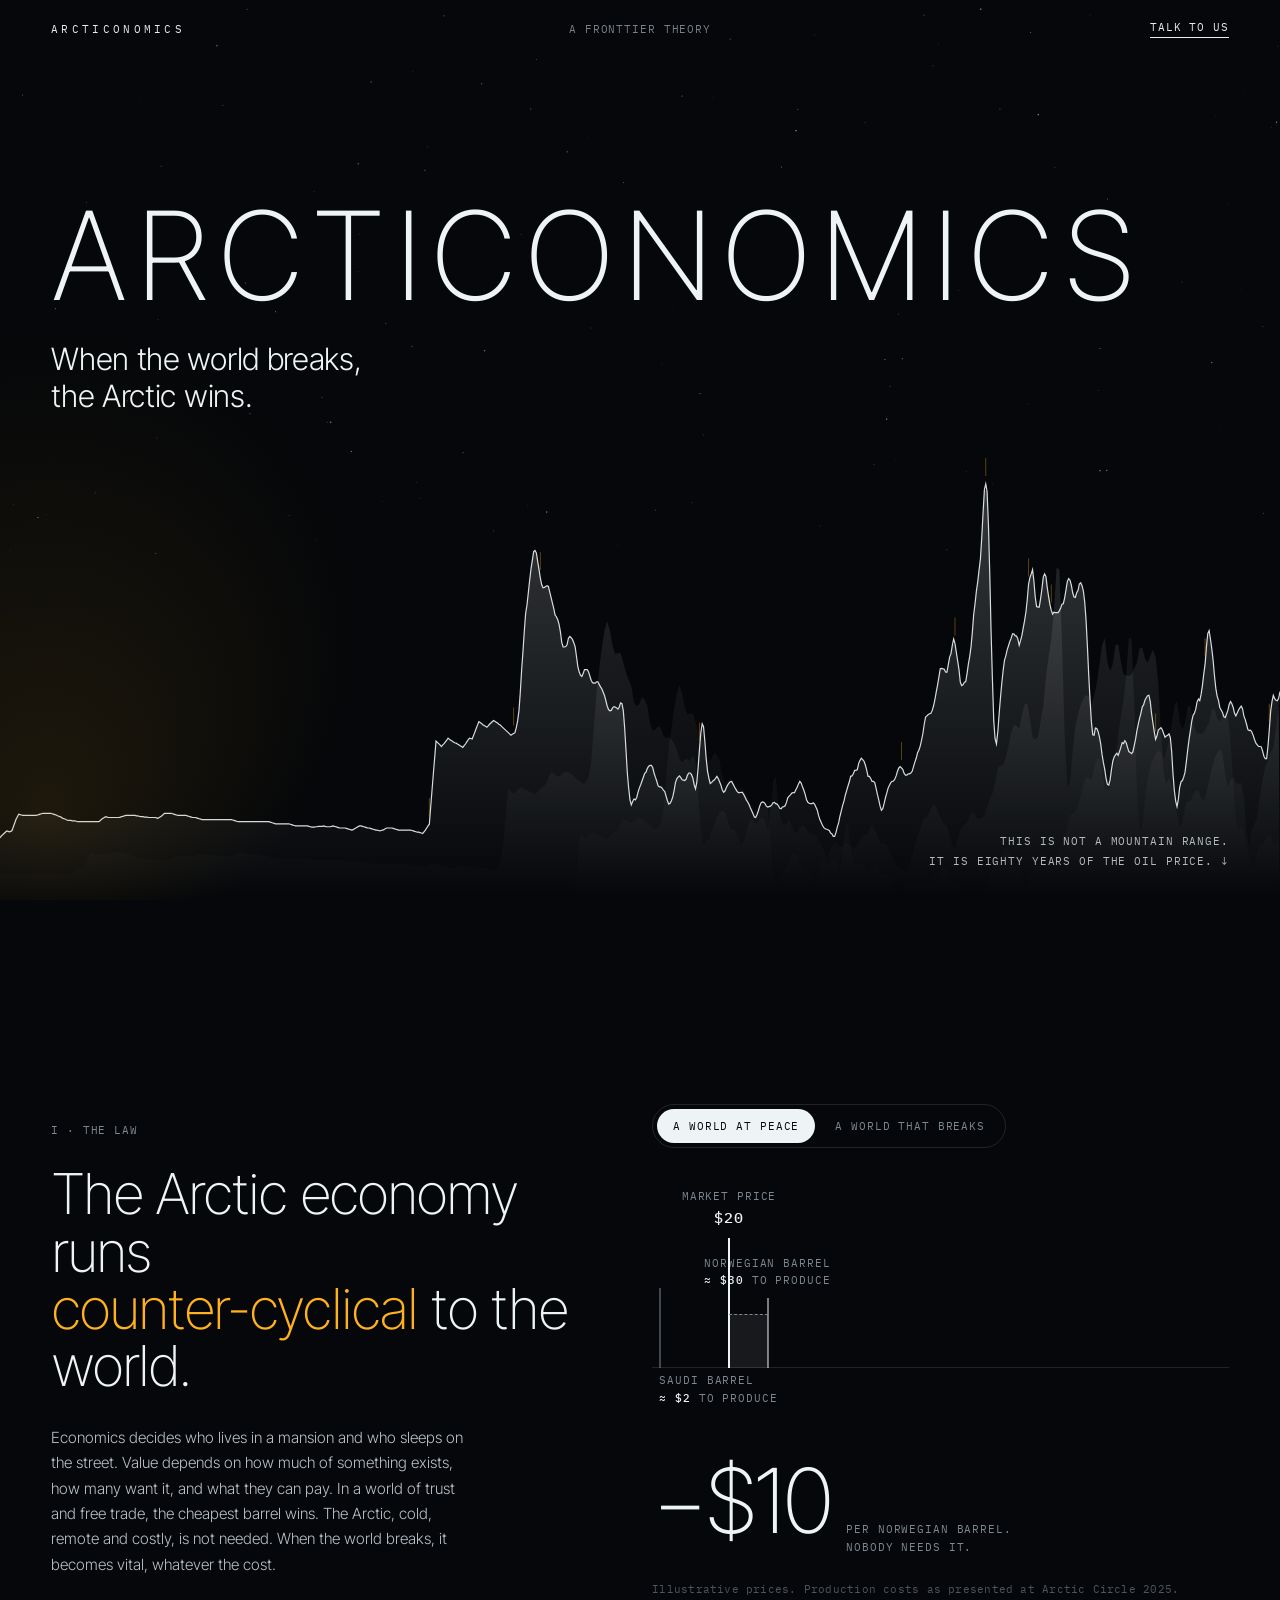
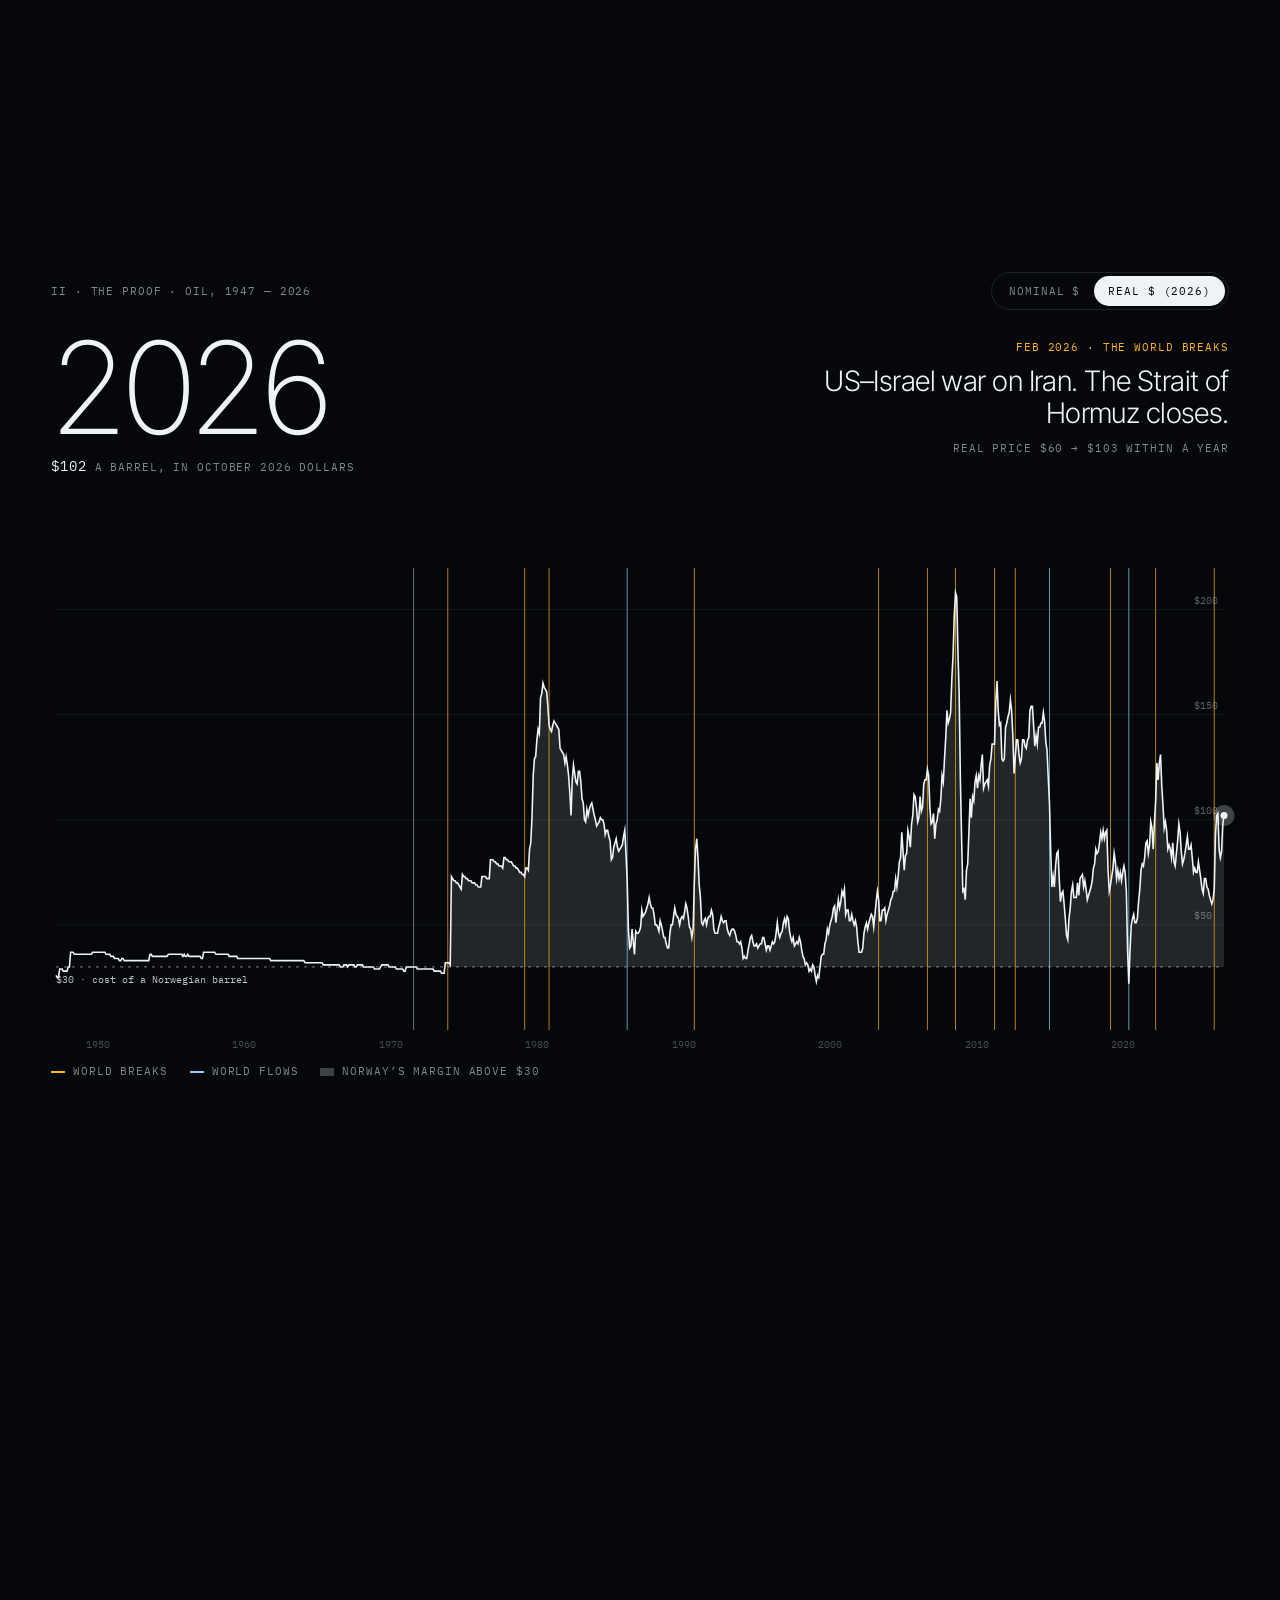
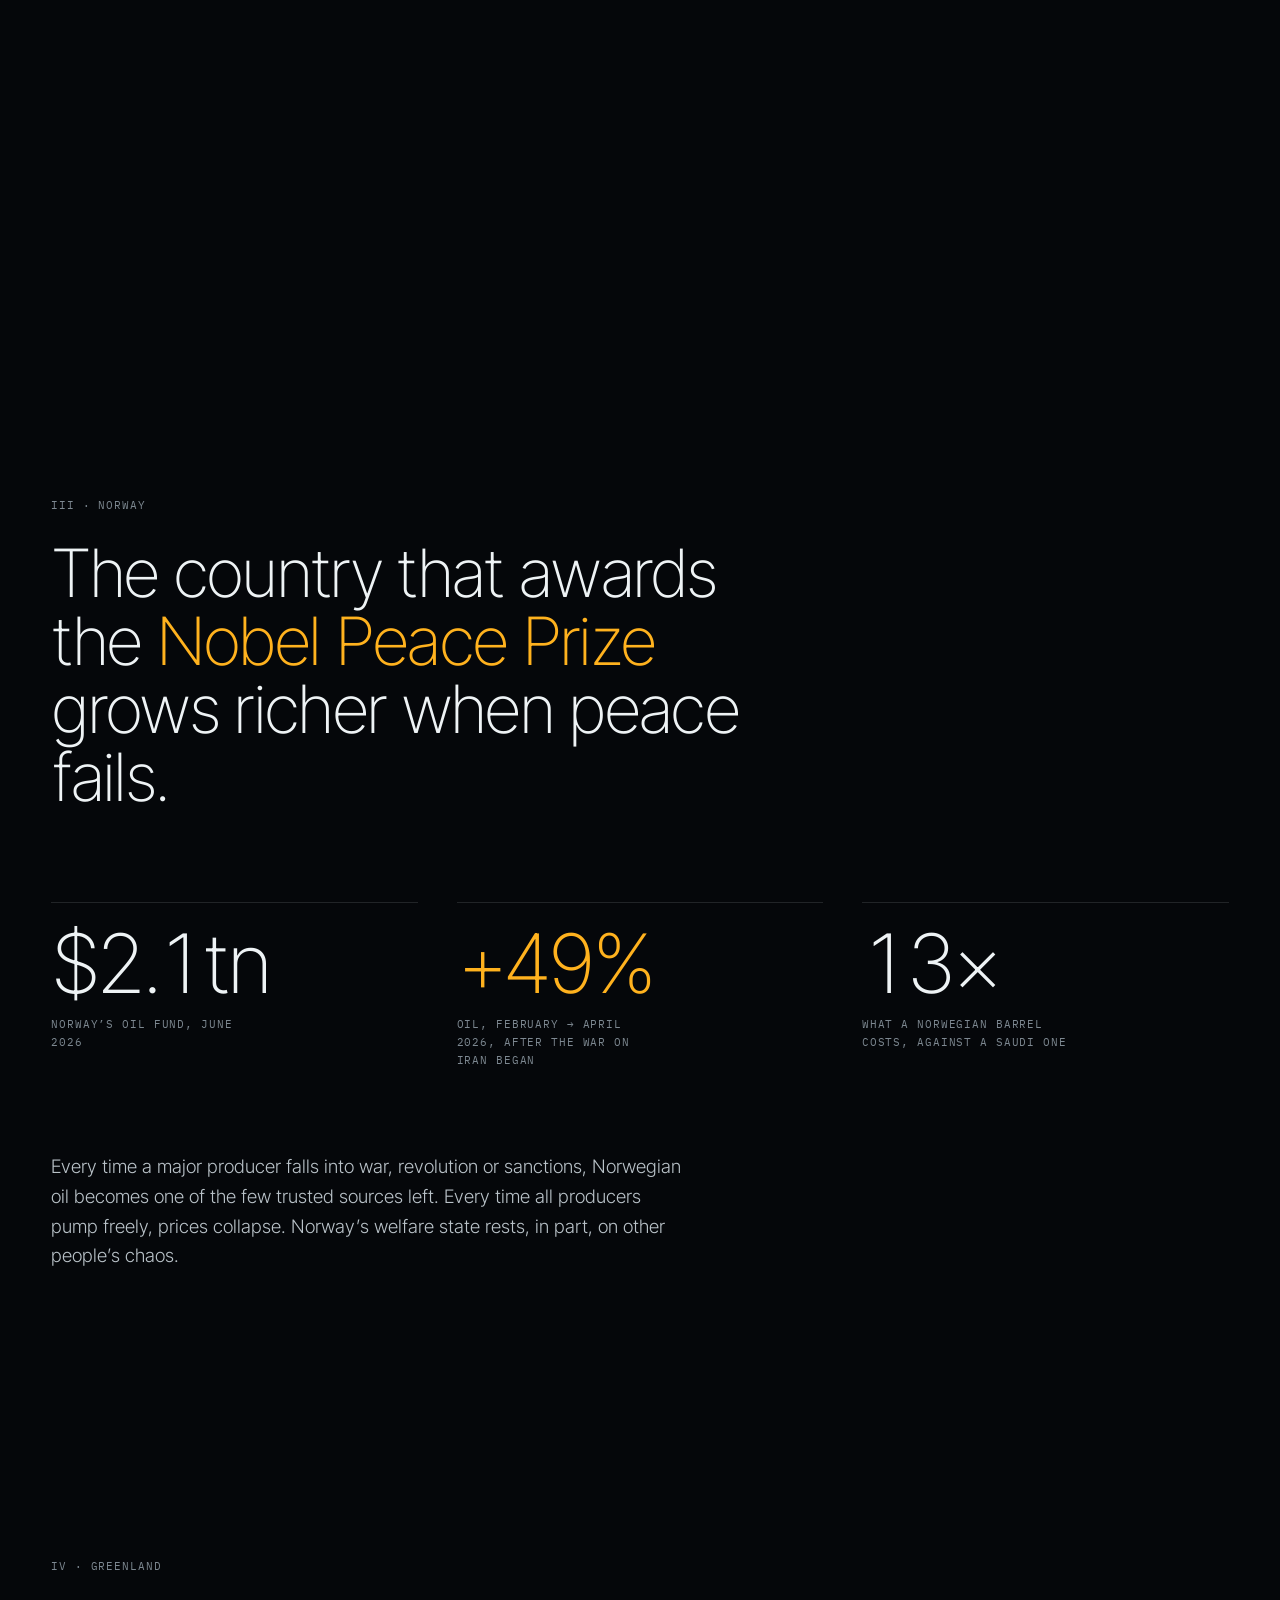
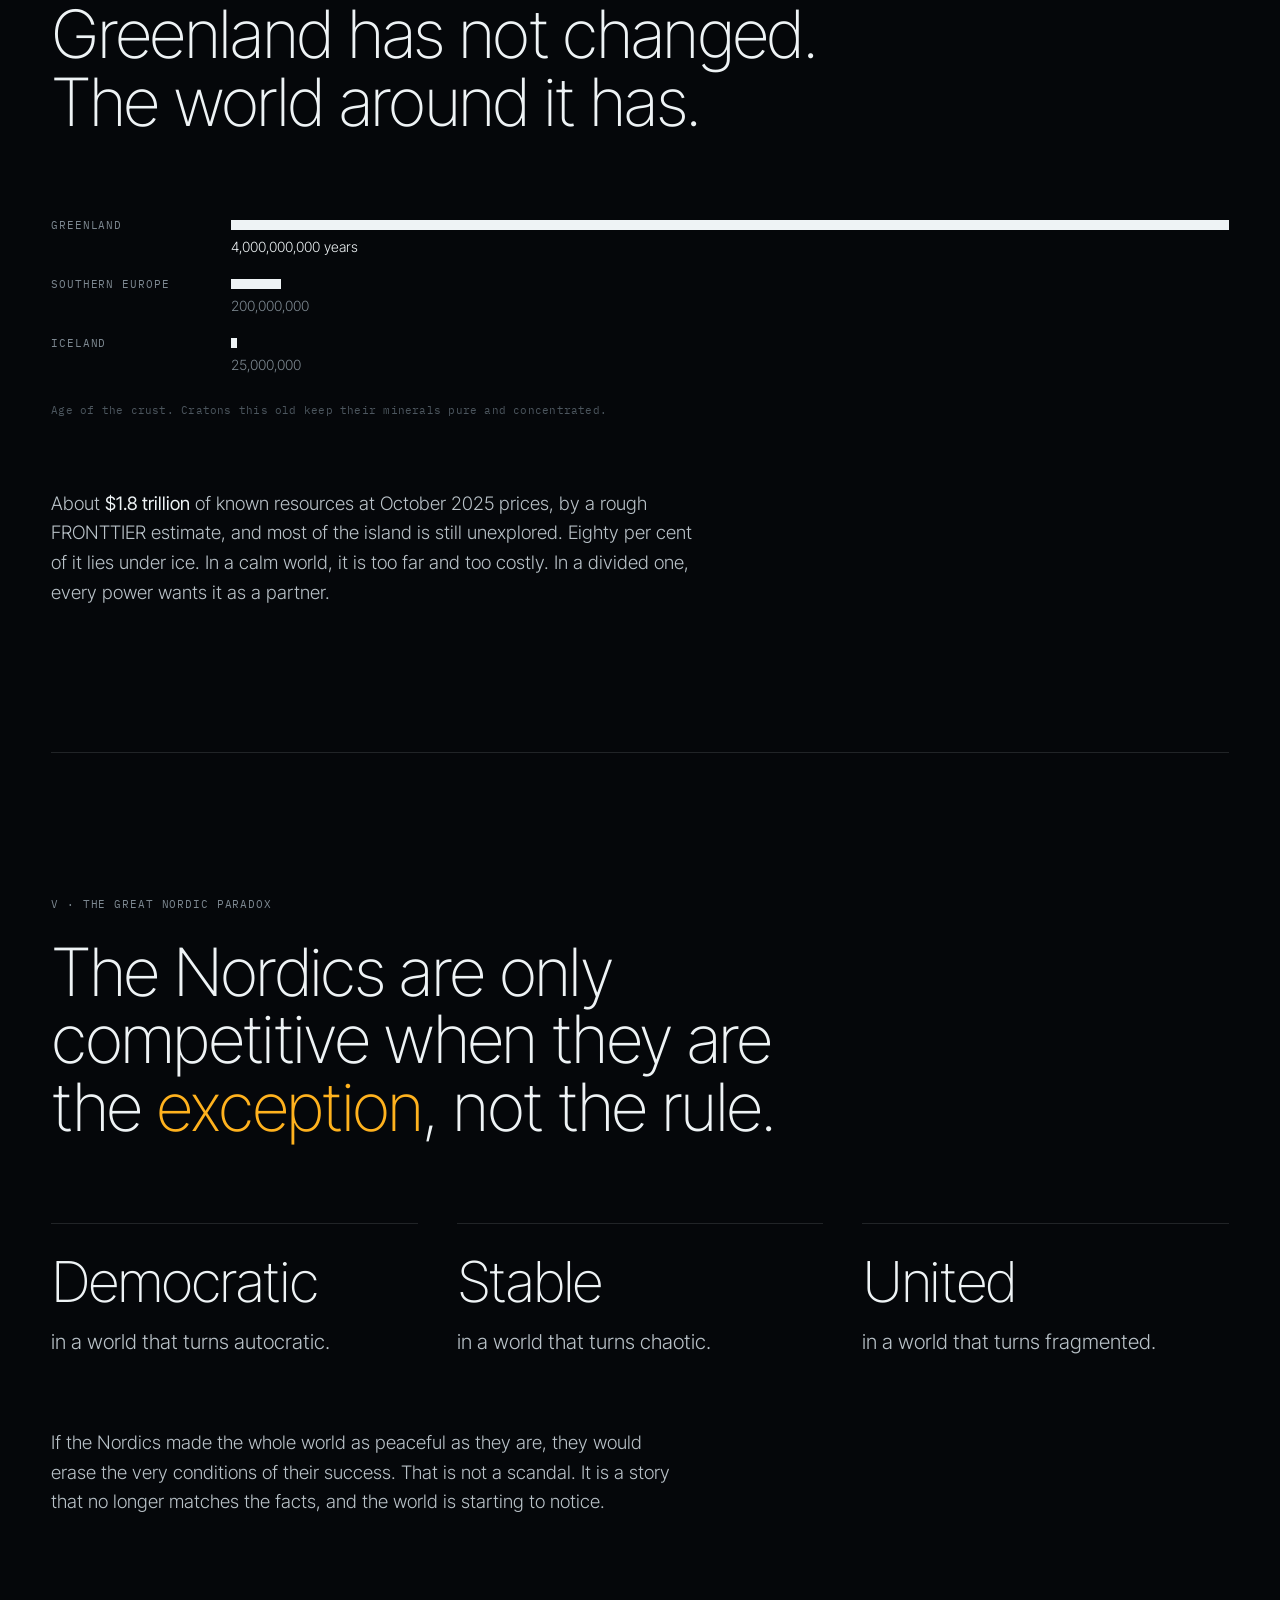
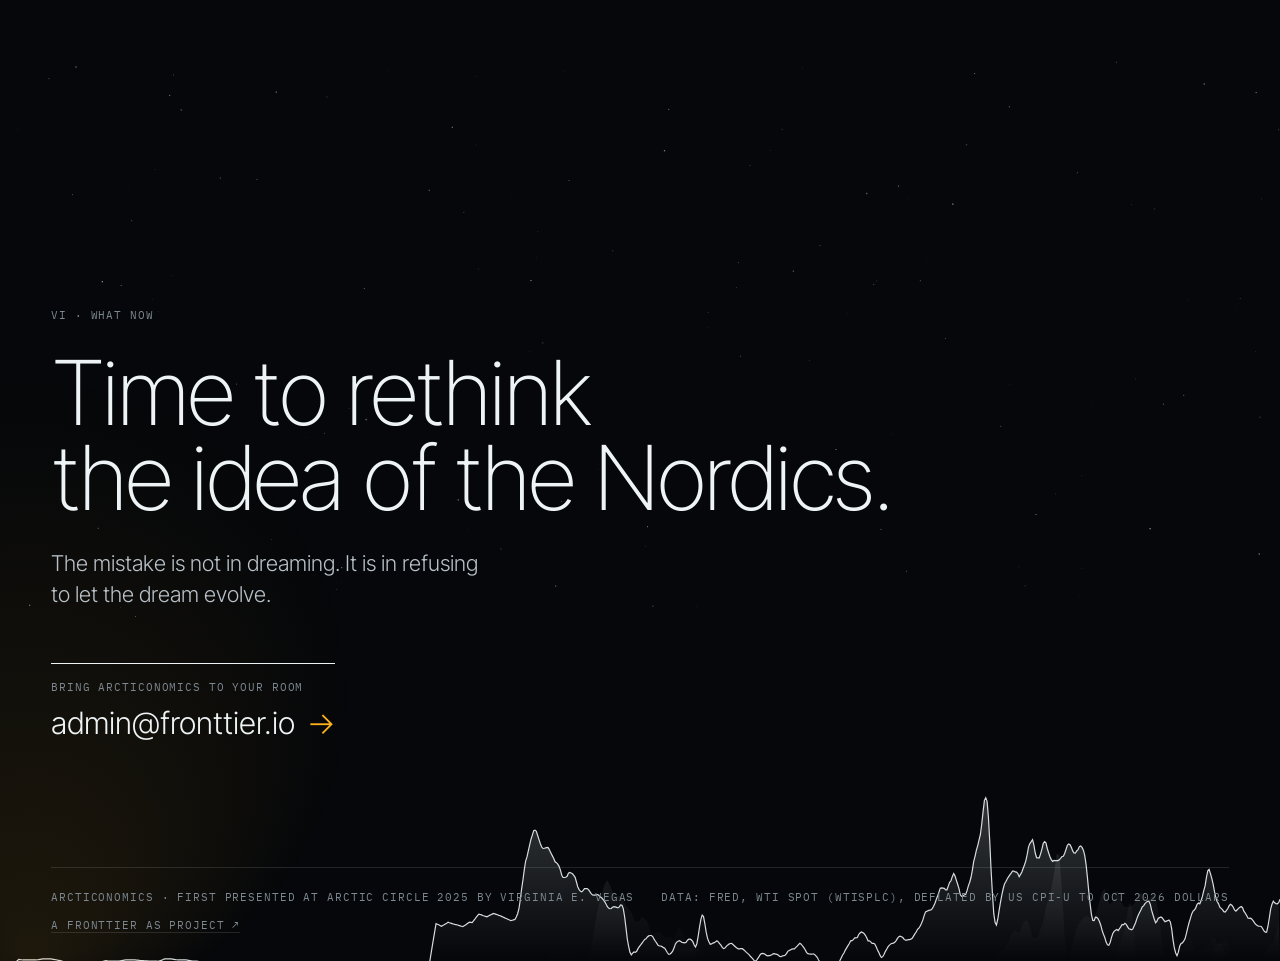
==== commit 5815d0f6: "Header links back to FRONTTIER Co-Authored-By: Claude Opus 5.5 <noreply@anthropic.com> Claude-Sessio" ====
--- a/index.html
+++ b/index.html
@@ -29,7 +29,7 @@
 <body>
   <header class="bar mono">
     <a href="#top" class="bar__b">Arcticonomics</a>
-    <span class="bar__m" id="barM">A FRONTTIER theory</span>
+    <a class="bar__m" id="barM" href="https://fronttier.io">A FRONTTIER theory</a>
     <a href="mailto:admin@fronttier.io?subject=Arcticonomics" class="bar__c">Talk to us</a>
   </header>
 
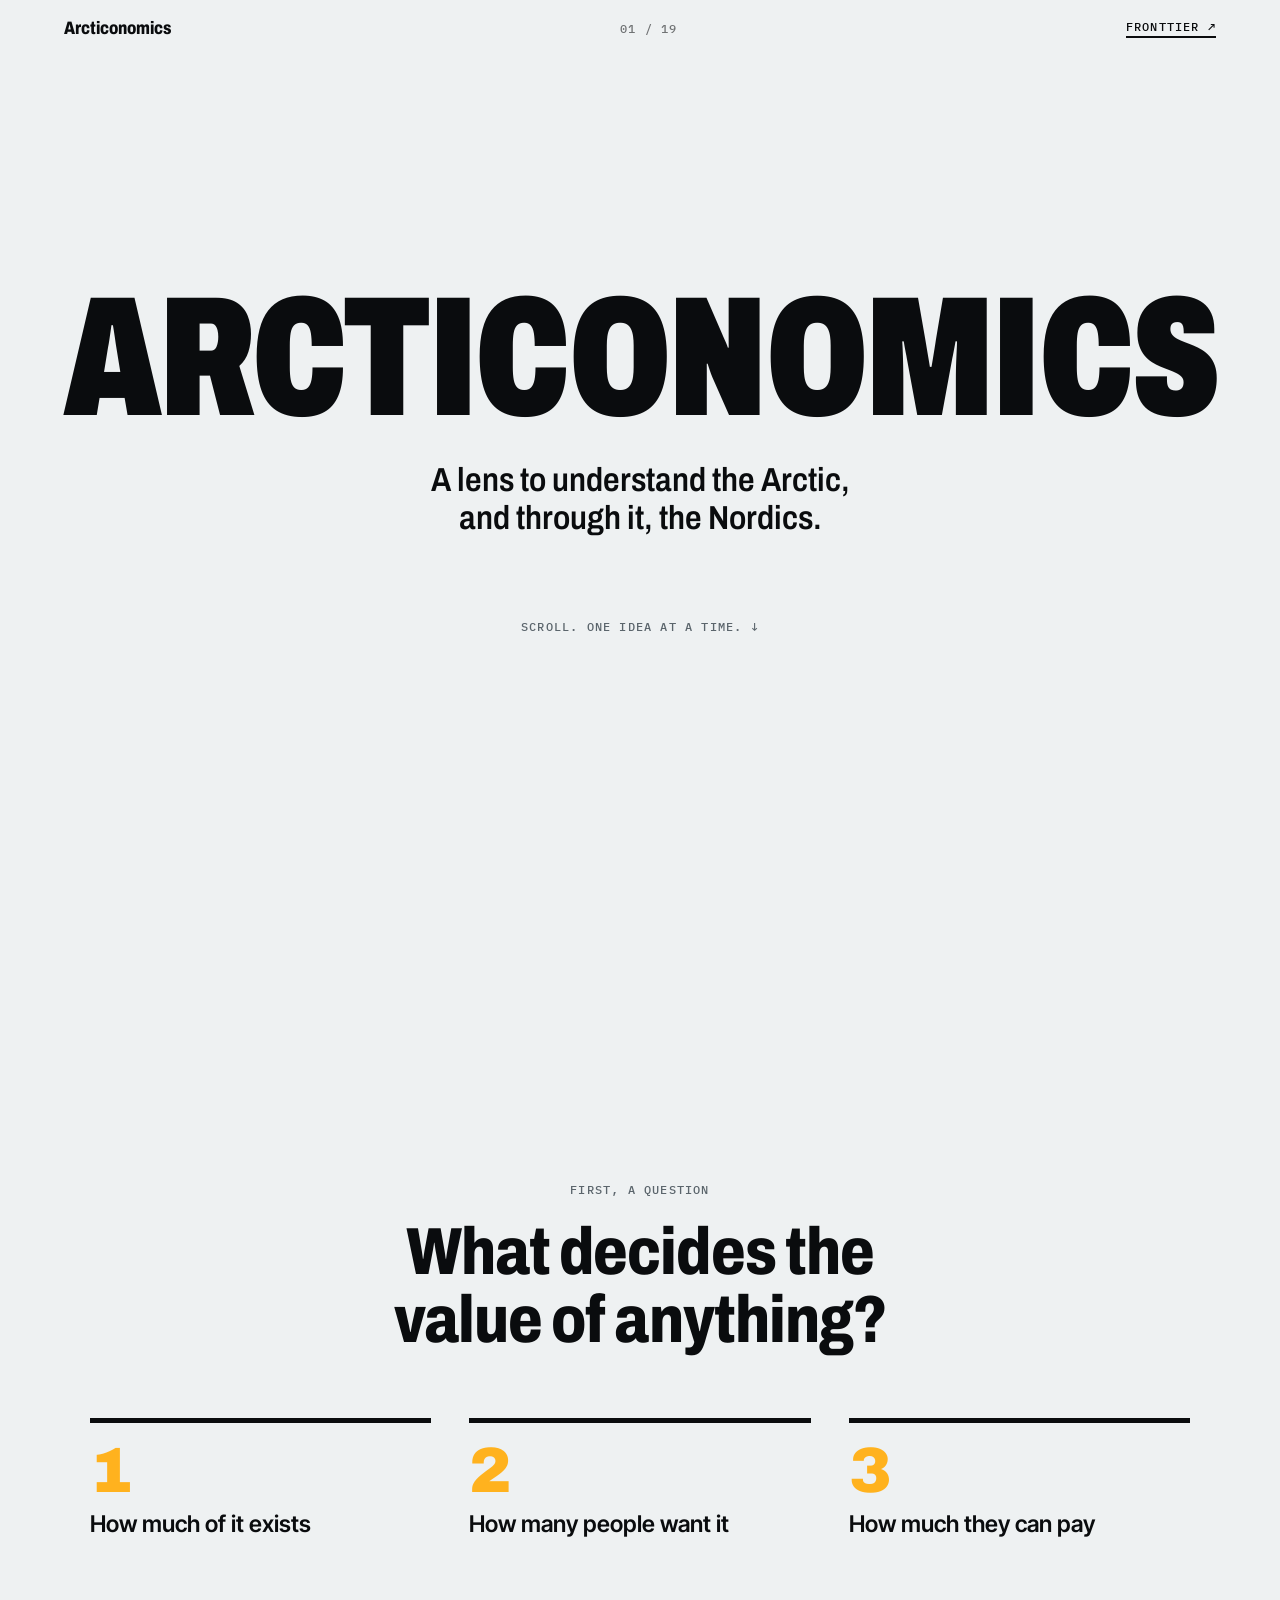
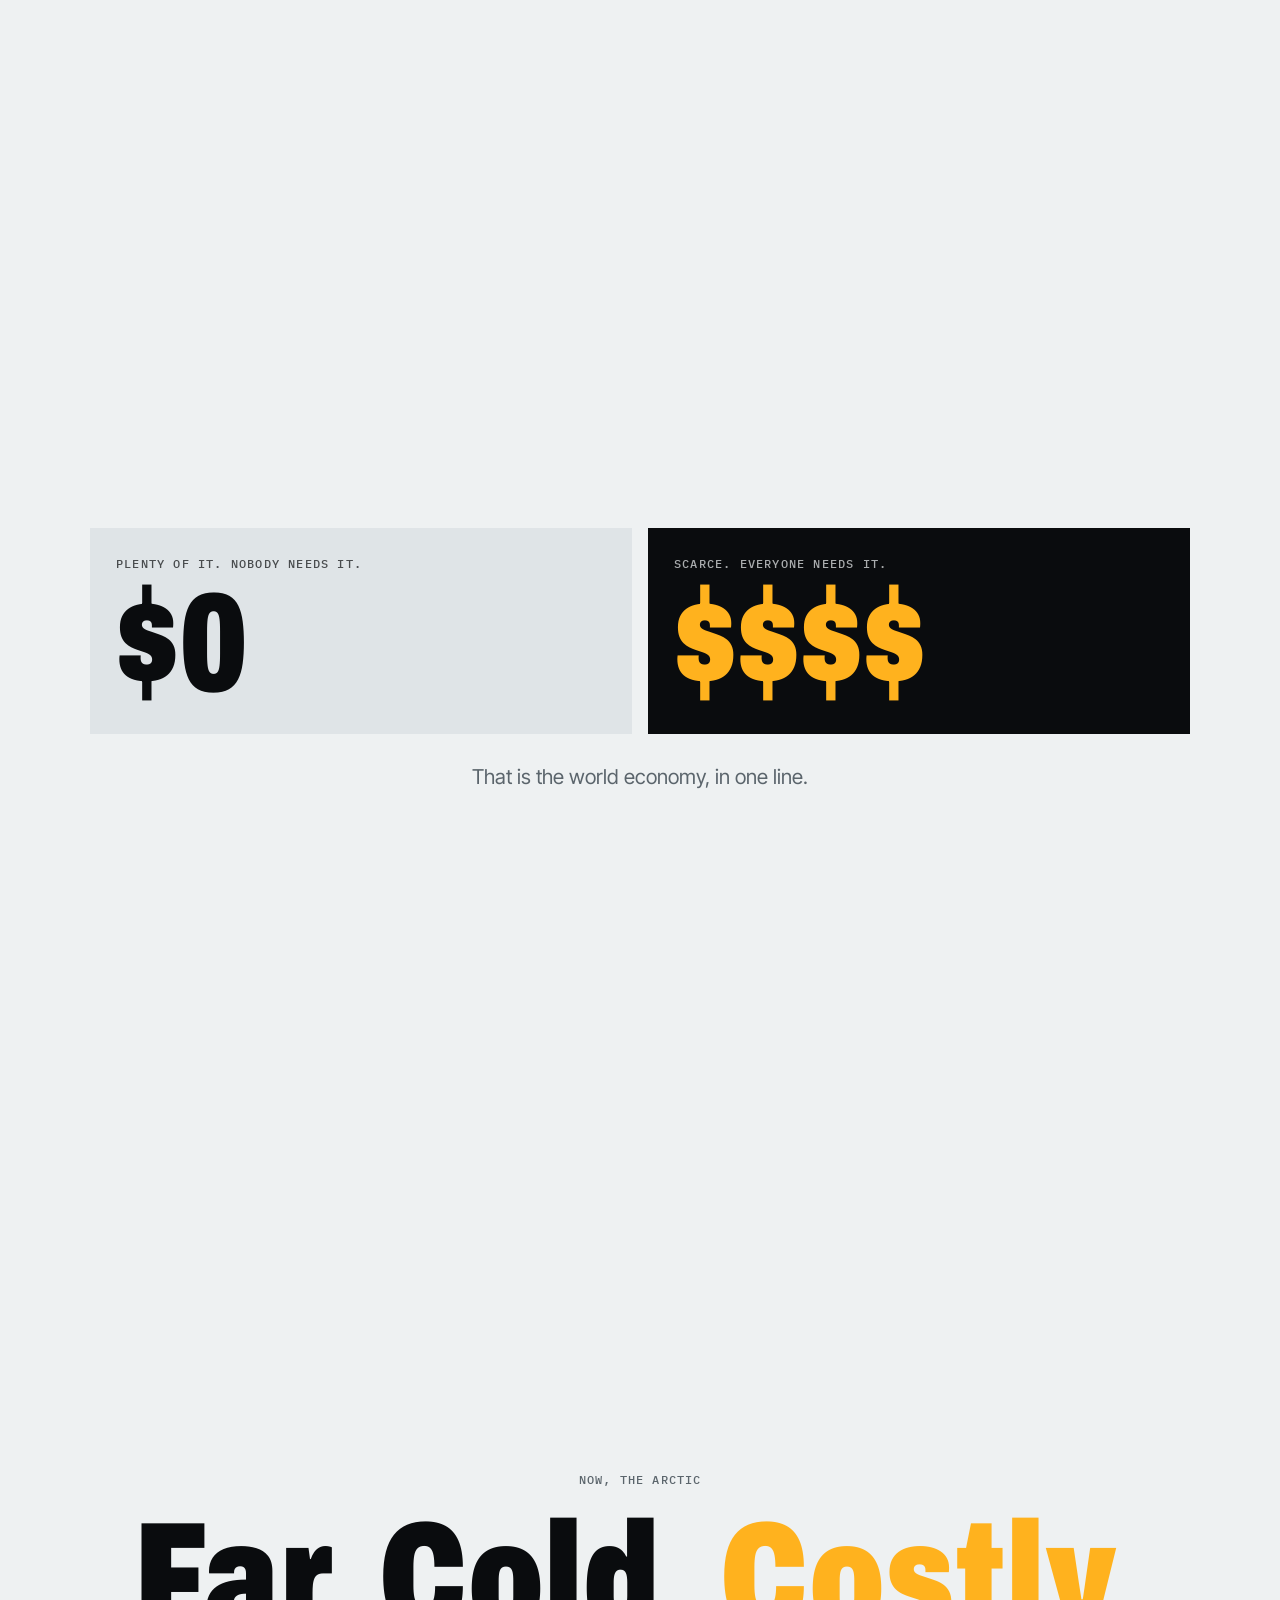
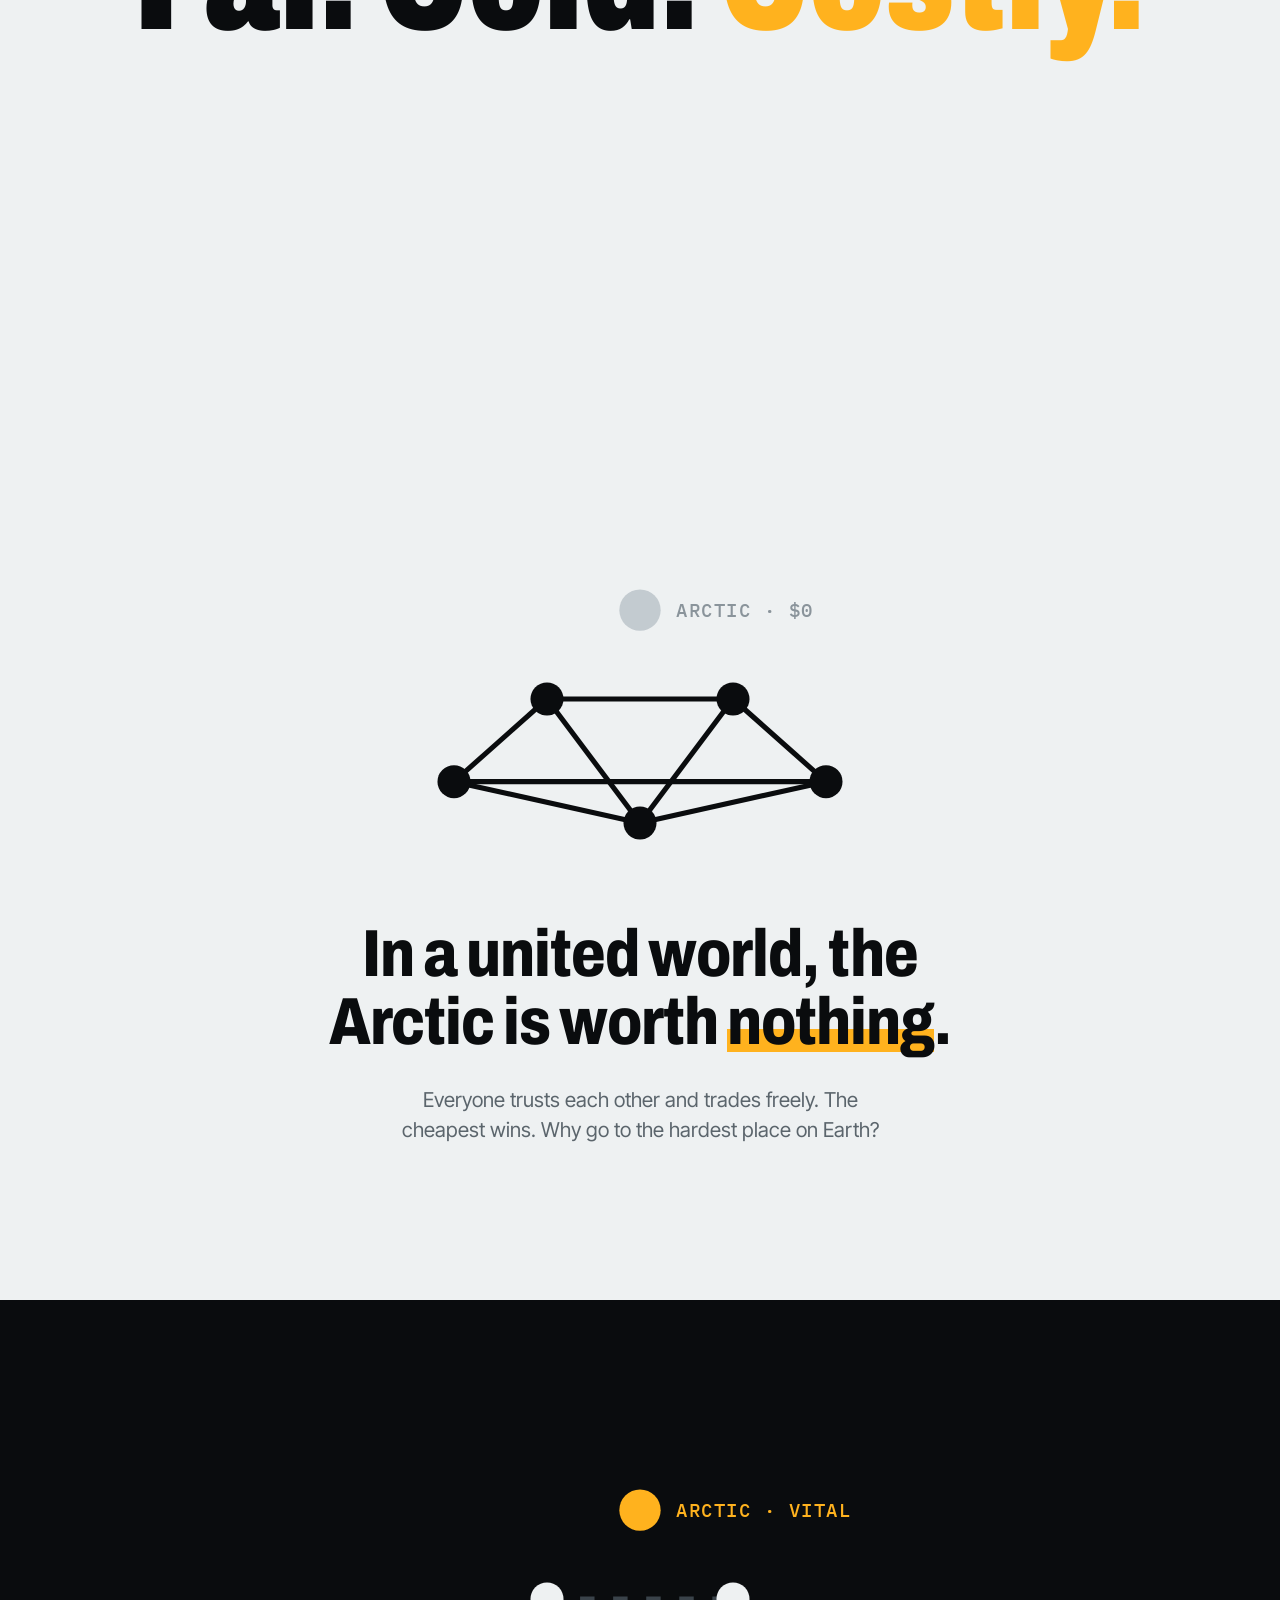
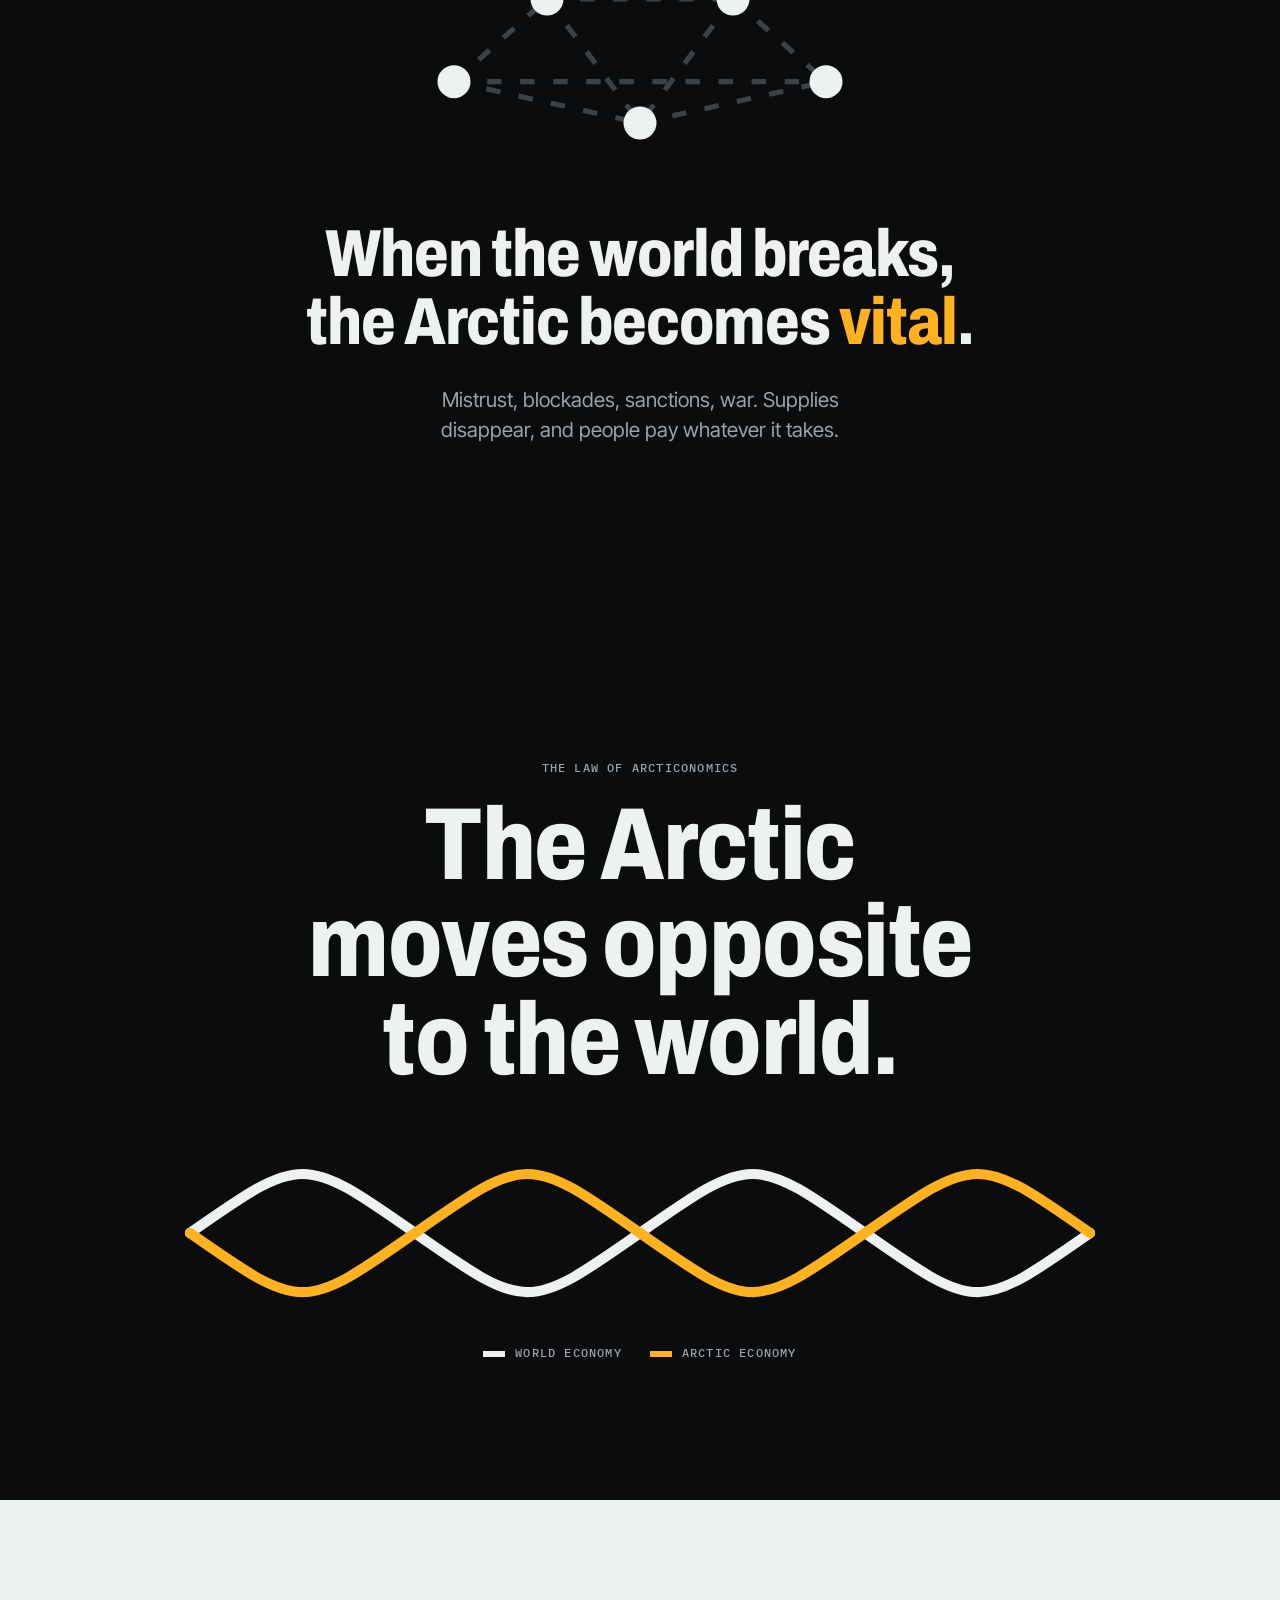
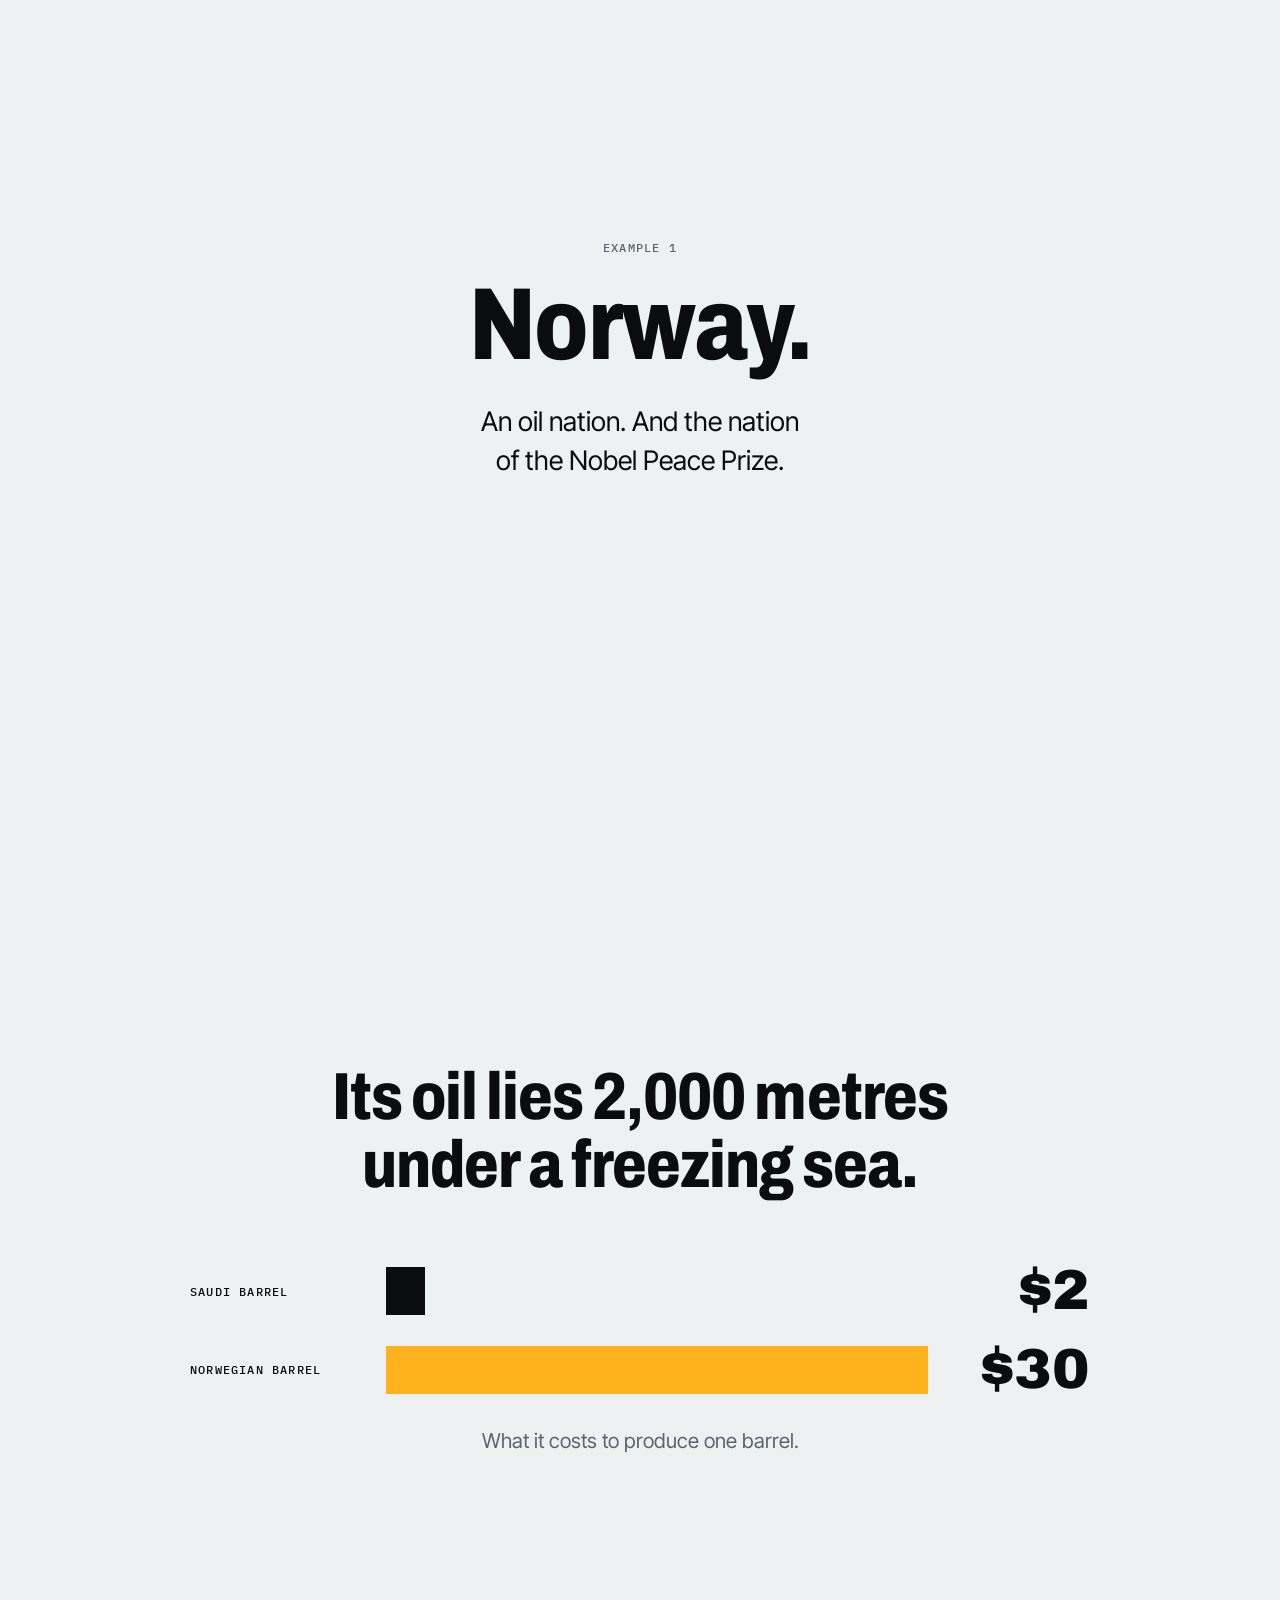
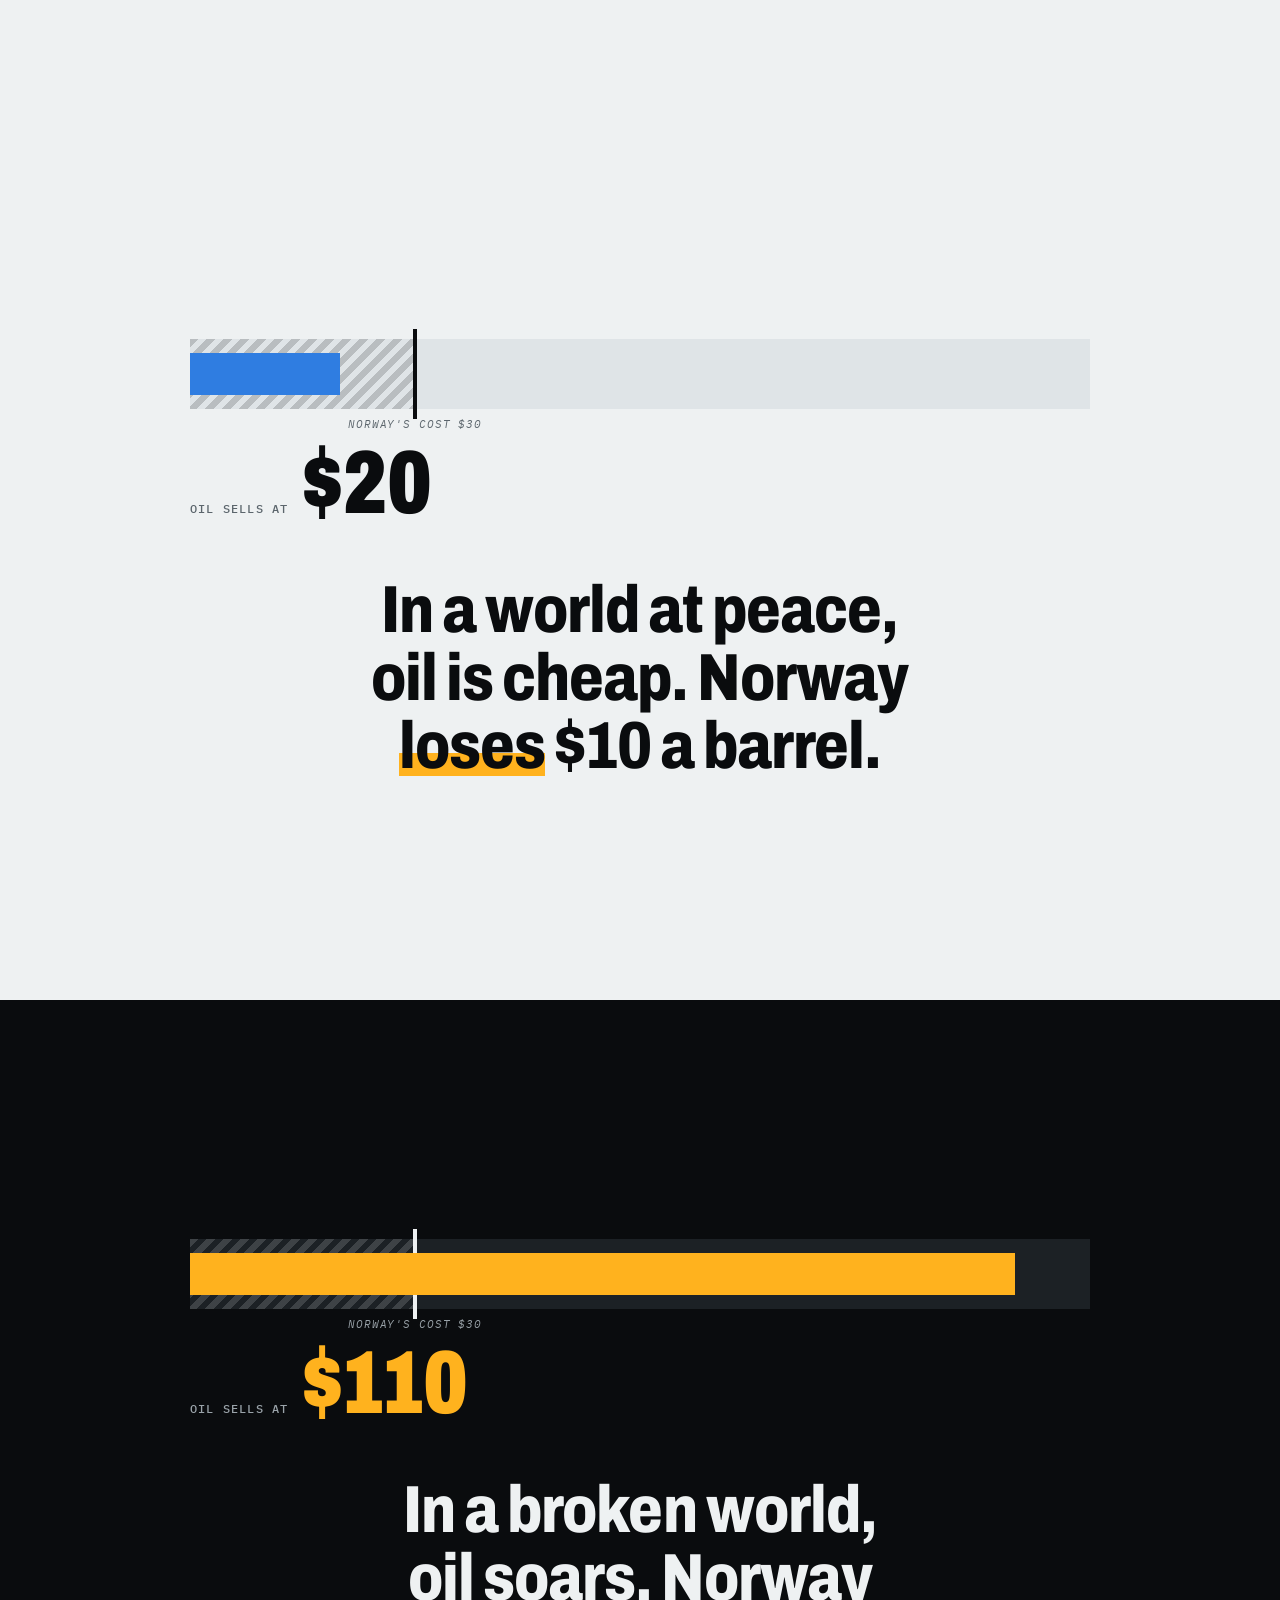
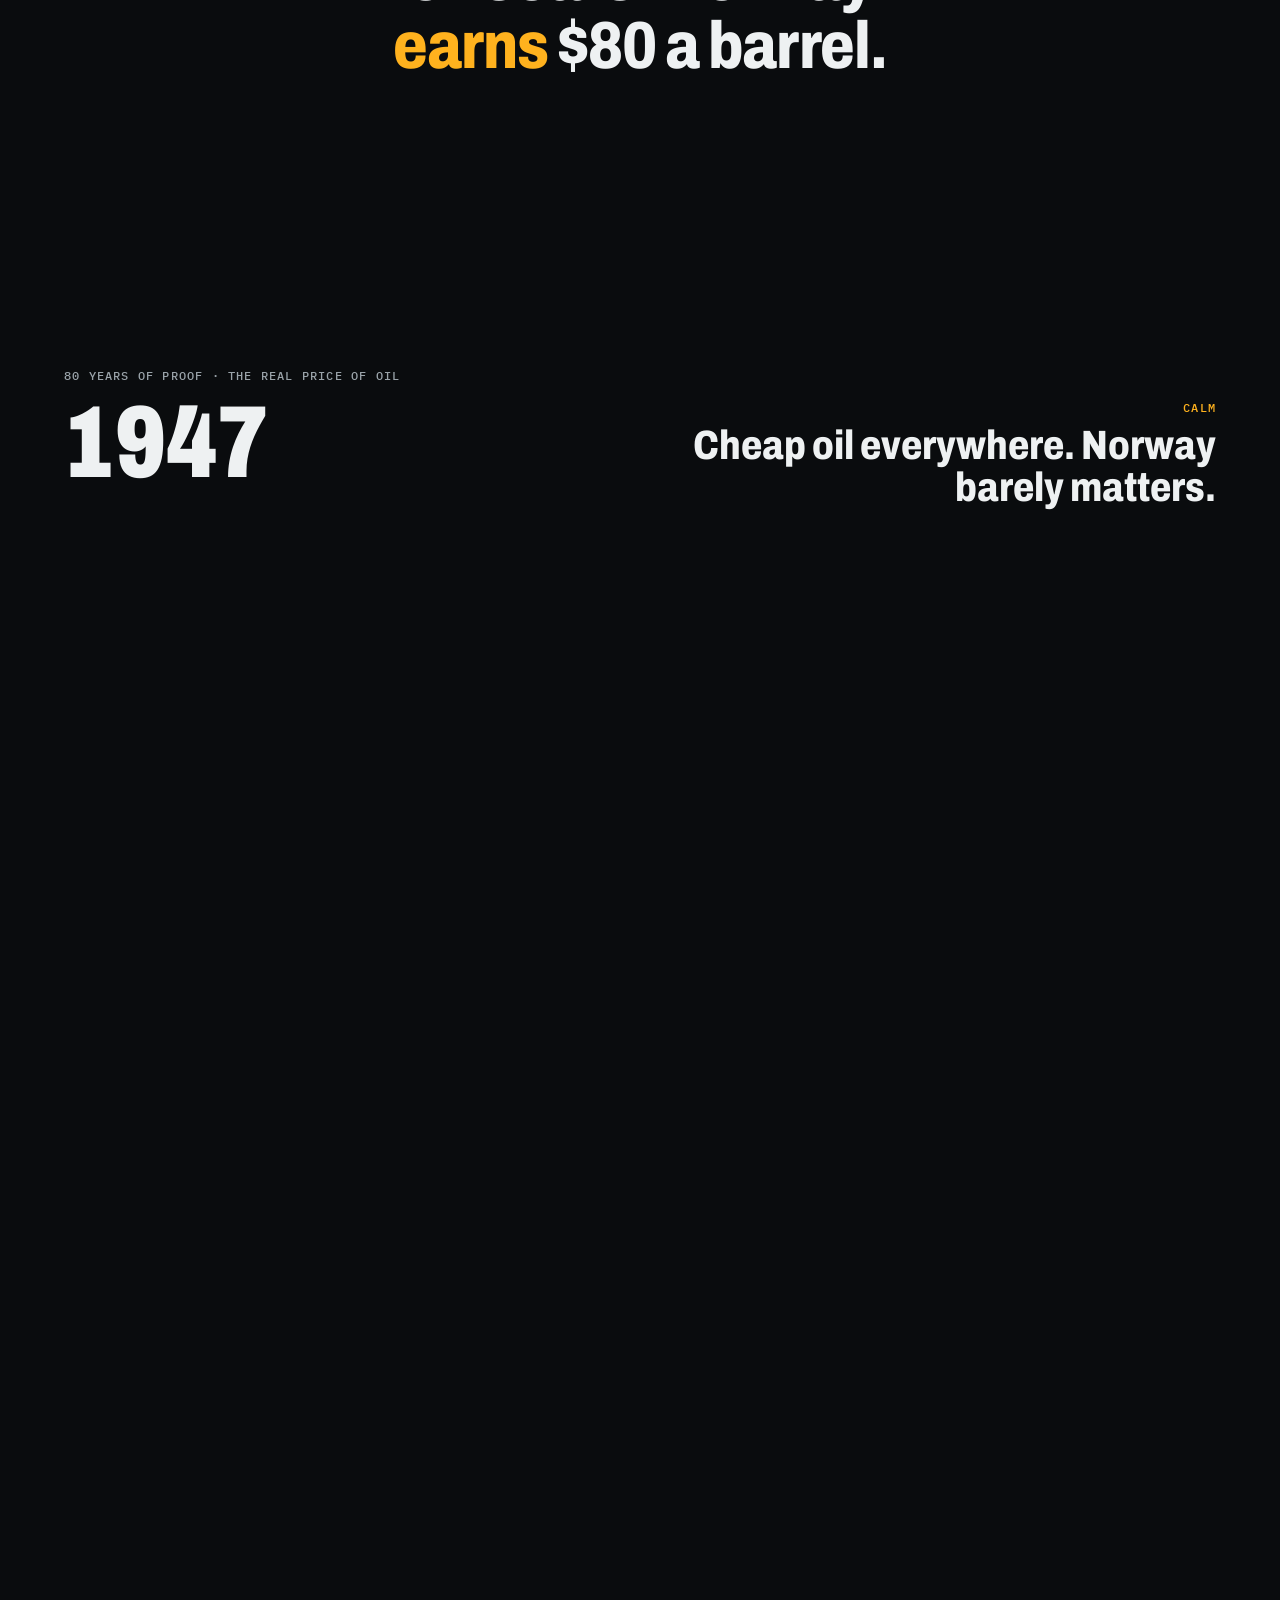
==== commit 7bd61799: "Arcticonomics: v6 is the site; v1 archived at /v1/ Co-Authored-By: Claude Opus 5.5 <noreply@anthropi" ====
--- a/index.html
+++ b/index.html
@@ -4,147 +4,219 @@
   <meta charset="utf-8">
   <meta name="viewport" content="width=device-width, initial-scale=1, viewport-fit=cover">
   <title>Arcticonomics — When the world breaks, the Arctic wins</title>
-  <meta name="description" content="Arcticonomics: the Arctic economy is counter-cyclical to the world. Eighty years of the real oil price show it: every spike is a war, a revolution or a sanction. A FRONTTIER theory by Virginia E. Vegas.">
+  <meta name="description" content="Arcticonomics is a lens: the Arctic economy runs counter-cyclical to the world economy. Norway and Greenland show it. A FRONTTIER theory by Virginia E. Vegas.">
   <link rel="canonical" href="https://arctic-onomics.com/">
   <meta name="author" content="Virginia E. Vegas">
   <meta property="og:type" content="website">
   <meta property="og:url" content="https://arctic-onomics.com/">
   <meta property="og:site_name" content="Arcticonomics">
   <meta property="og:title" content="Arcticonomics — When the world breaks, the Arctic wins">
-  <meta property="og:description" content="Eighty years of the real oil price: every spike is a war, a revolution or a sanction. A FRONTTIER theory by Virginia E. Vegas.">
+  <meta property="og:description" content="A lens on the world: when the world economy breaks down, the Arctic economy thrives. Norway, Greenland and the great Nordic paradox. A FRONTTIER theory by Virginia E. Vegas.">
   <meta property="og:image" content="https://arctic-onomics.com/og.png">
   <meta property="og:image:width" content="1200"><meta property="og:image:height" content="630">
   <meta property="og:image:alt" content="Arcticonomics — When the world breaks, the Arctic wins">
   <meta name="twitter:card" content="summary_large_image">
   <meta name="twitter:image" content="https://arctic-onomics.com/og.png">
   <meta name="msvalidate.01" content="26BB170651A4994F79CFC43C66DDC237">
-  <script type="application/ld+json">{"@context": "https://schema.org", "@graph": [{"@type": "Organization", "@id": "https://fronttier.io/#org", "name": "FRONTTIER AS", "legalName": "FRONTTIER AS", "url": "https://fronttier.io/", "email": "admin@fronttier.io", "logo": "https://fronttier.io/favicon.svg", "address": {"@type": "PostalAddress", "addressLocality": "Oslo", "addressCountry": "NO"}, "founder": {"@id": "https://vevegas.com/#virginia"}}, {"@type": "Person", "@id": "https://vevegas.com/#virginia", "name": "Virginia E. Vegas", "alternateName": "VE VEGAS", "url": "https://vevegas.com/", "worksFor": {"@id": "https://fronttier.io/#org"}}, {"@type": "WebSite", "@id": "https://arctic-onomics.com/#site", "url": "https://arctic-onomics.com/", "name": "Arcticonomics", "inLanguage": "en", "description": "The Arctic economy is counter-cyclical to the world: eighty years of the real oil price show it.", "creator": {"@id": "https://vevegas.com/#virginia"}, "publisher": {"@id": "https://fronttier.io/#org"}}, {"@type": "CreativeWork", "@id": "https://arctic-onomics.com/#theory", "name": "Arcticonomics", "url": "https://arctic-onomics.com/", "abstract": "When the world breaks, the Arctic wins. Every spike in the real oil price since 1947 follows a war, a revolution or a sanction; every collapse follows a world that pumps freely. Norway, Greenland and the great Nordic paradox.", "author": {"@id": "https://vevegas.com/#virginia"}, "publisher": {"@id": "https://fronttier.io/#org"}, "inLanguage": "en", "keywords": "Arctic economy, oil price, Norway, Greenland, Nordic paradox, geopolitics, counter-cyclical", "citation": "FRED, WTI spot price (WTISPLC) and US CPI-U (CPIAUCSL)"}]}</script>
-  <meta name="theme-color" content="#05070a">
+  <meta name="theme-color" content="#eceff1">
   <link rel="icon" href="favicon.svg" type="image/svg+xml">
   <link rel="preconnect" href="https://fonts.googleapis.com">
   <link rel="preconnect" href="https://fonts.gstatic.com" crossorigin>
-  <link href="https://fonts.googleapis.com/css2?family=Inter+Tight:wght@200;300;400;500&family=IBM+Plex+Mono:wght@400;500&display=swap" rel="stylesheet">
-  <link rel="stylesheet" href="styles.css?v=4">
+  <link href="https://fonts.googleapis.com/css2?family=Archivo:wdth,wght@62..125,400..900&family=Inter+Tight:wght@400;500;600&family=IBM+Plex+Mono:wght@500&display=swap" rel="stylesheet">
+  <link rel="stylesheet" href="styles.css?v=6">
 </head>
 <body>
-  <header class="bar mono">
-    <a href="#top" class="bar__b">Arcticonomics</a>
-    <a class="bar__m" id="barM" href="https://fronttier.io">A FRONTTIER theory</a>
-    <a href="mailto:admin@fronttier.io?subject=Arcticonomics" class="bar__c">Talk to us</a>
+  <div class="prog" aria-hidden="true"><i id="prog"></i></div>
+  <header class="bar">
+    <a href="#s1" class="bar__b">Arcticonomics</a>
+    <span class="bar__n mono" id="stepN" aria-hidden="true">01 / 19</span>
+    <a class="bar__f mono" href="https://fronttier.io">FRONTTIER ↗</a>
   </header>
 
-  <!-- 0. the ridge -->
-  <section class="hero" id="top">
-    <canvas id="ridge" aria-hidden="true"></canvas>
-    <div class="hero__txt">
-      <h1 class="hero__t">ARCTICONOMICS</h1>
-      <p class="hero__s">When the world breaks,<br>the Arctic wins.</p>
-    </div>
-    <p class="mono hero__hint" id="hint">This is not a mountain range.<br>It is eighty years of the oil price. ↓</p>
-  </section>
-
-  <!-- 1. the law -->
-  <section class="law" id="law" aria-labelledby="lawT">
-    <div class="law__txt">
-      <p class="mono k">I · The law</p>
-      <h2 class="law__t rv" id="lawT">The Arctic economy runs<br><em>counter-cyclical</em> to the world.</h2>
-      <p class="law__p rv">Economics decides who lives in a mansion and who sleeps on the street. Value depends on how much of something exists, how many want it, and what they can pay. In a world of trust and free trade, the cheapest barrel wins. The Arctic, cold, remote and costly, is not needed. When the world breaks, it becomes vital, whatever the cost.</p>
-    </div>
-    <div class="law__lab">
-      <div class="switch mono" role="tablist" aria-label="State of the world">
-        <button type="button" role="tab" aria-selected="true" data-w="peace">A world at peace</button>
-        <button type="button" role="tab" aria-selected="false" data-w="break">A world that breaks</button>
-      </div>
-      <div class="scale" id="scale" aria-hidden="true">
-        <div class="scale__axis"></div>
-        <div class="tick tick--sa"><i></i><span class="mono">Saudi barrel<br><b>≈ $2</b> to produce</span></div>
-        <div class="tick tick--no"><i></i><span class="mono">Norwegian barrel<br><b>≈ $30</b> to produce</span></div>
-        <div class="tick tick--mk" id="mk"><i></i><span class="mono">Market price<br><b id="mkV">$20</b></span></div>
-        <div class="gap" id="gap"></div>
-      </div>
-      <p class="law__out"><span id="outV">−$10</span><span class="mono" id="outL">per Norwegian barrel. Nobody needs it.</span></p>
-      <p class="mono law__f">Illustrative prices. Production costs as presented at Arctic Circle 2025.</p>
-    </div>
-  </section>
-
-  <!-- 2. the proof -->
-  <section class="proof" id="proof" aria-labelledby="proofT">
-    <div class="proof__pin">
-      <div class="proof__head">
-        <p class="mono k" id="proofT">II · The proof · Oil, 1947 — 2026</p>
-        <div class="tog mono" role="group" aria-label="Price view">
-          <button type="button" data-v="nominal" aria-pressed="false">Nominal $</button>
-          <button type="button" data-v="real" aria-pressed="true">Real $ (2026)</button>
-        </div>
-      </div>
-      <canvas id="chart" aria-label="Real oil price 1947 to 2026 with major world events"></canvas>
-      <div class="now">
-        <p class="now__y" id="nowY">1947</p>
-        <p class="mono now__p"><span id="nowP">$26</span> a barrel<span id="nowU">, in October 2026 dollars</span></p>
-      </div>
-      <div class="ev" id="ev">
-        <p class="mono ev__k" id="evK">Scroll through eighty years</p>
-        <p class="ev__t" id="evT">Calm. Cheap. Nobody needs the Arctic.</p>
-        <p class="mono ev__n" id="evN"></p>
-      </div>
-      <p class="mono legend"><span class="lg lg--b">World breaks</span><span class="lg lg--f">World flows</span><span class="lg lg--n">Norway’s margin above $30</span></p>
-    </div>
-  </section>
-
-  <!-- 3. the paradox -->
-  <section class="para" aria-labelledby="paraT">
-    <p class="mono k rv">III · Norway</p>
-    <h2 class="para__t rv" id="paraT">The country that awards the <em>Nobel Peace Prize</em> grows richer when peace fails.</h2>
-    <div class="stats">
-      <div class="st rv"><p class="st__v" data-count="2.3" data-pre="$" data-suf="tn">$2.3tn</p><p class="mono">Norway’s oil fund, June 2026</p></div>
-      <div class="st rv"><p class="st__v" data-count="55" data-pre="+" data-suf="%">+55%</p><p class="mono">Oil, February → April 2026, after the war on Iran began</p></div>
-      <div class="st rv"><p class="st__v" data-count="15" data-pre="" data-suf="×">15×</p><p class="mono">What a Norwegian barrel costs, against a Saudi one</p></div>
-    </div>
-    <p class="para__p rv">Every time a major producer falls into war, revolution or sanctions, Norwegian oil becomes one of the few trusted sources left. Every time all producers pump freely, prices collapse. Norway’s welfare state rests, in part, on other people’s chaos.</p>
-  </section>
-
-  <!-- 4. greenland -->
-  <section class="gl" aria-labelledby="glT">
-    <p class="mono k rv">IV · Greenland</p>
-    <h2 class="gl__t rv" id="glT">Greenland has not changed.<br>The world around it has.</h2>
-    <div class="crust" id="crust">
-      <div class="cr"><span class="mono">Greenland</span><i style="--w:1"></i><b>4,000,000,000 years</b></div>
-      <div class="cr"><span class="mono">Southern Europe</span><i style="--w:.05"></i><b>200,000,000</b></div>
-      <div class="cr"><span class="mono">Iceland</span><i style="--w:.00625"></i><b>25,000,000</b></div>
-      <p class="mono crust__f">Age of the crust. Cratons this old keep their minerals pure and concentrated.</p>
-    </div>
-    <p class="gl__p rv">About <b>$1.8 trillion</b> of known resources at October 2025 prices, by a rough FRONTTIER estimate, and most of the island is still unexplored. Eighty per cent of it lies under ice. In a calm world, it is too far and too costly. In a divided one, every power wants it as a partner.</p>
-  </section>
-
-  <!-- 5. the nordic paradox -->
-  <section class="np" aria-labelledby="npT">
-    <p class="mono k rv">V · The great Nordic paradox</p>
-    <h2 class="np__t rv" id="npT">The Nordics are only competitive when they are the <em>exception</em>, not the rule.</h2>
-    <ol class="np__l">
-      <li class="rv"><span>Democratic</span> in a world that turns autocratic.</li>
-      <li class="rv"><span>Stable</span> in a world that turns chaotic.</li>
-      <li class="rv"><span>United</span> in a world that turns fragmented.</li>
-    </ol>
-    <p class="np__p rv">If the Nordics made the whole world as peaceful as they are, they would erase the very conditions of their success. That is not a scandal. It is a story that no longer matches the facts, and the world is starting to notice.</p>
-  </section>
-
-  <!-- 6. close -->
-  <section class="end" aria-labelledby="endT">
-    <canvas id="endRidge" aria-hidden="true"></canvas>
-    <div class="end__txt">
-      <p class="mono k rv">VI · What now</p>
-      <h2 class="end__t rv" id="endT">Time to rethink<br>the idea of the Nordics.</h2>
-      <p class="end__q rv">The mistake is not in dreaming. It is in refusing to let the dream evolve.</p>
-      <a class="end__cta rv" href="mailto:admin@fronttier.io?subject=Arcticonomics"><span class="mono">Bring Arcticonomics to your room</span>admin@fronttier.io <i>→</i></a>
-    </div>
-    <footer class="foot mono">
-      <span>Arcticonomics · first presented at Arctic Circle 2025 by Virginia E. Vegas</span>
-      <span>Data: FRED, WTI spot (WTISPLC), deflated by US CPI-U to Oct 2026 dollars</span>
-      <a href="https://fronttier.io">A FRONTTIER AS project ↗</a>
-    </footer>
-  </section>
+  <main>
+    <!-- 1 -->
+    <section class="s s--hero" id="s1" data-tone="light">
+      <h1 class="t1">Arcticonomics</h1>
+      <p class="t2">A lens to understand the Arctic,<br>and through it, the Nordics.</p>
+      <p class="hint mono">Scroll. One idea at a time. ↓</p>
+    </section>
+
+    <!-- 2: value -->
+    <section class="s" data-tone="light">
+      <p class="kick mono">First, a question</p>
+      <h2 class="t">What decides the value of anything?</h2>
+      <ol class="three">
+        <li><b>1</b>How much of it exists</li>
+        <li><b>2</b>How many people want it</li>
+        <li><b>3</b>How much they can pay</li>
+      </ol>
+    </section>
+
+    <!-- 3: two extremes -->
+    <section class="s" data-tone="light">
+      <div class="duo">
+        <div class="duo__c"><p class="duo__k mono">Plenty of it. Nobody needs it.</p><p class="duo__v">$0</p></div>
+        <div class="duo__c duo__c--a"><p class="duo__k mono">Scarce. Everyone needs it.</p><p class="duo__v">$$$$</p></div>
+      </div>
+      <p class="sub">That is the world economy, in one line.</p>
+    </section>
+
+    <!-- 4: the arctic -->
+    <section class="s" data-tone="light">
+      <p class="kick mono">Now, the Arctic</p>
+      <p class="words"><span>Far.</span> <span>Cold.</span> <span>Costly.</span></p>
+    </section>
+
+    <!-- 5: united -->
+    <section class="s" data-tone="light">
+      <svg class="net" viewBox="0 0 600 300" aria-hidden="true">
+        <g class="net__l"><line x1="120" y1="200" x2="300" y2="240"/><line x1="300" y1="240" x2="480" y2="200"/><line x1="120" y1="200" x2="480" y2="200"/><line x1="120" y1="200" x2="210" y2="120"/><line x1="210" y1="120" x2="390" y2="120"/><line x1="390" y1="120" x2="480" y2="200"/><line x1="210" y1="120" x2="300" y2="240"/><line x1="390" y1="120" x2="300" y2="240"/></g>
+        <g class="net__n"><circle cx="120" cy="200" r="16"/><circle cx="300" cy="240" r="16"/><circle cx="480" cy="200" r="16"/><circle cx="210" cy="120" r="16"/><circle cx="390" cy="120" r="16"/></g>
+        <circle class="net__a" cx="300" cy="34" r="20"/><text x="335" y="41" class="net__t">ARCTIC · $0</text>
+      </svg>
+      <h2 class="t">In a united world, the Arctic is worth <em>nothing</em>.</h2>
+      <p class="sub">Everyone trusts each other and trades freely. The cheapest wins. Why go to the hardest place on Earth?</p>
+    </section>
+
+    <!-- 6: broken -->
+    <section class="s" data-tone="dark">
+      <svg class="net net--b" viewBox="0 0 600 300" aria-hidden="true">
+        <g class="net__l"><line x1="120" y1="200" x2="300" y2="240"/><line x1="300" y1="240" x2="480" y2="200"/><line x1="120" y1="200" x2="480" y2="200"/><line x1="120" y1="200" x2="210" y2="120"/><line x1="210" y1="120" x2="390" y2="120"/><line x1="390" y1="120" x2="480" y2="200"/><line x1="210" y1="120" x2="300" y2="240"/><line x1="390" y1="120" x2="300" y2="240"/></g>
+        <g class="net__n"><circle cx="120" cy="200" r="16"/><circle cx="300" cy="240" r="16"/><circle cx="480" cy="200" r="16"/><circle cx="210" cy="120" r="16"/><circle cx="390" cy="120" r="16"/></g>
+        <circle class="net__a" cx="300" cy="34" r="20"/><text x="335" y="41" class="net__t">ARCTIC · VITAL</text>
+      </svg>
+      <h2 class="t">When the world breaks, the Arctic becomes <em>vital</em>.</h2>
+      <p class="sub">Mistrust, blockades, sanctions, war. Supplies disappear, and people pay whatever it takes.</p>
+    </section>
+
+    <!-- 7: the law -->
+    <section class="s" data-tone="dark">
+      <p class="kick mono">The law of Arcticonomics</p>
+      <h2 class="t t--xl">The Arctic moves opposite to the world.</h2>
+      <svg class="waves" viewBox="0 0 800 160" aria-hidden="true">
+        <path class="waves__w" d="M0 80 C 100 10, 100 10, 200 80 S 300 150, 400 80 S 500 10, 600 80 S 700 150, 800 80"/>
+        <path class="waves__a" d="M0 80 C 100 150, 100 150, 200 80 S 300 10, 400 80 S 500 150, 600 80 S 700 10, 800 80"/>
+      </svg>
+      <p class="legend mono"><span class="lg lg--w">World economy</span><span class="lg lg--a">Arctic economy</span></p>
+    </section>
+
+    <!-- 8: norway -->
+    <section class="s s--case" data-tone="light">
+      <p class="kick mono">Example 1</p>
+      <h2 class="t t--xl">Norway.</h2>
+      <p class="sub sub--big">An oil nation. And the nation of the Nobel Peace Prize.</p>
+    </section>
+
+    <!-- 9: cost -->
+    <section class="s" data-tone="light">
+      <h2 class="t">Its oil lies 2,000 metres under a freezing sea.</h2>
+      <div class="cost">
+        <div class="cost__r"><span class="mono">Saudi barrel</span><i style="--w:2"></i><b>$2</b></div>
+        <div class="cost__r cost__r--n"><span class="mono">Norwegian barrel</span><i style="--w:30"></i><b>$30</b></div>
+      </div>
+      <p class="sub">What it costs to produce one barrel.</p>
+    </section>
+
+    <!-- 10: peace -->
+    <section class="s" data-tone="light">
+      <div class="bar2" style="--p:20">
+        <div class="bar2__track"><i class="bar2__cost"></i><i class="bar2__price"></i></div>
+        <div class="bar2__lab"><span class="mono">Oil sells at</span><b>$20</b></div>
+      </div>
+      <h2 class="t">In a world at peace, oil is cheap. Norway <em>loses</em> $10 a barrel.</h2>
+    </section>
+
+    <!-- 11: war -->
+    <section class="s" data-tone="dark">
+      <div class="bar2 bar2--w" style="--p:110">
+        <div class="bar2__track"><i class="bar2__cost"></i><i class="bar2__price"></i></div>
+        <div class="bar2__lab"><span class="mono">Oil sells at</span><b>$110</b></div>
+      </div>
+      <h2 class="t">In a broken world, oil soars. Norway <em>earns</em> $80 a barrel.</h2>
+    </section>
+
+    <!-- 12: the proof -->
+    <section class="proof" id="proof" data-tone="dark" aria-labelledby="proofT">
+      <div class="proof__pin">
+        <p class="proof__k mono" id="proofT">80 years of proof · the real price of oil</p>
+        <p class="proof__y" id="pY">1947</p>
+        <canvas id="chart" aria-label="Real oil price from 1947 to 2026. Every spike follows a war, revolution or sanction."></canvas>
+        <div class="proof__ev" id="pEv"><p class="mono" id="pEk">Calm</p><p class="proof__t" id="pEt">Cheap oil everywhere.</p></div>
+      </div>
+    </section>
+
+    <!-- 13: the fund -->
+    <section class="s" data-tone="dark">
+      <p class="big" data-count="2.3" data-pre="$" data-suf=" trillion">$2.3 trillion</p>
+      <h2 class="t">Norway’s oil fund. Built, in part, on other people’s wars.</h2>
+      <p class="sub">The symbol of peace profits from conflict elsewhere.</p>
+    </section>
+
+    <!-- 14: greenland -->
+    <section class="s s--case" data-tone="light">
+      <p class="kick mono">Example 2</p>
+      <h2 class="t t--xl">Greenland.</h2>
+      <div class="gstats">
+        <div><b>4 billion</b><span>years old: some of the oldest, purest rock on Earth</span></div>
+        <div><b>≈ $2 trillion</b><span>in known resources, most still unexplored</span></div>
+        <div><b>80%</b><span>under ice. Far away. Almost no one lives there</span></div>
+      </div>
+    </section>
+
+    <!-- 15: greenland twist -->
+    <section class="s" data-tone="dark">
+      <h2 class="t t--xl">Greenland has not changed.<br><em>The world around it has.</em></h2>
+      <p class="sub">More divided, more nationalist, less trust. Now everyone wants it as a partner.</p>
+    </section>
+
+    <!-- 16: paradox -->
+    <section class="s" data-tone="light">
+      <p class="kick mono">The great Nordic paradox</p>
+      <h2 class="t">Global peace or Nordic wealth. <em>Pick one.</em></h2>
+      <div class="pick" role="group" aria-label="Pick one">
+        <button type="button" class="pick__o" data-p="peace" aria-pressed="false">Global peace</button>
+        <button type="button" class="pick__o" data-p="wealth" aria-pressed="true">Nordic wealth</button>
+      </div>
+      <p class="sub" id="pickR">With global peace, cheap oil returns and Norway’s wealth collapses. Nobody buys Swedish weapons.</p>
+    </section>
+
+    <!-- 17: exception -->
+    <section class="s" data-tone="light">
+      <h2 class="t">The Nordics win only when they are the <em>exception</em>.</h2>
+      <ul class="exc">
+        <li>Democratic <span>in a world that turns autocratic.</span></li>
+        <li>Stable <span>in a world that turns chaotic.</span></li>
+        <li>United <span>in a world that turns fragmented.</span></li>
+      </ul>
+    </section>
+
+    <!-- 18: credibility -->
+    <section class="s" data-tone="dark">
+      <p class="kick mono">The real risk</p>
+      <h2 class="t">Not a scandal. A <em>credibility</em> crisis.</h2>
+      <p class="chain"><span>Say ≠ do</span><i>→</i><span>Confusion</span><i>→</i><span>Mistrust</span><i>→</i><span class="chain__x">Credibility lost</span></p>
+      <p class="sub">The Nordics sell themselves as the world’s moral superpowers. The world is starting to notice the gap.</p>
+    </section>
+
+    <!-- 19: rethink -->
+    <section class="s s--end" data-tone="amber">
+      <svg class="mill" viewBox="0 0 200 260" aria-hidden="true"><g class="mill__s"><rect x="94" y="-6" width="12" height="96"/><rect x="94" y="110" width="12" height="96"/><rect x="-6" y="94" width="96" height="12"/><rect x="110" y="94" width="96" height="12"/></g><polygon points="70,120 130,120 150,258 50,258"/><circle cx="100" cy="100" r="12" class="mill__h"/></svg>
+      <h2 class="t t--xl">Time to rethink the idea of the Nordics.</h2>
+      <p class="sub sub--big">Like Don Quijote, the mistake is not in dreaming. It is in refusing to let the dream evolve.</p>
+      <p class="q">What does it mean to be Nordic in the 21st century?</p>
+      <div class="ctas">
+        <a class="btn btn--ink" href="mailto:admin@fronttier.io?subject=Arcticonomics">Bring Arcticonomics to your room →</a>
+        <a class="btn" href="https://fronttier.io">Explore FRONTTIER ↗</a>
+      </div>
+      <footer class="foot mono">
+        <span>Arcticonomics · Arctic Circle 2025 · Virginia E. Vegas</span>
+        <span>Oil: FRED WTI (WTISPLC), in Oct 2026 dollars</span>
+        <a href="https://fronttier.io">A FRONTTIER AS project ↗</a>
+      </footer>
+    </section>
+  </main>
 
   <script src="data.js?v=1"></script>
-  <script src="app.js?v=3" defer></script>
+  <script src="app.js?v=6" defer></script>
 </body>
 </html>
--- a/styles.css
+++ b/styles.css
@@ -1,165 +1,200 @@
 :root {
-  --night: #05070a;
-  --ice: #eef3f5;
-  --mist: #7d8891;
-  --line: rgba(238,243,245,.12);
+  --ink: #0a0c0e;
+  --snow: #eef1f2;
   --amber: #ffb21e;
-  --flow: #7fd4ff;
-  --pad: clamp(20px, 4vw, 56px);
+  --mute-l: #5b656c;
+  --mute-d: #9aa3a9;
+  --pad: clamp(22px, 5vw, 80px);
+  --disp: "Archivo", "Inter Tight", system-ui, sans-serif;
   --sans: "Inter Tight", system-ui, sans-serif;
   --mono: "IBM Plex Mono", ui-monospace, monospace;
-  --ease: cubic-bezier(.2,.7,.1,1);
+  --ease: cubic-bezier(.2,.75,.1,1);
 }
 * { box-sizing: border-box; }
 html { -webkit-text-size-adjust: 100%; scroll-behavior: smooth; }
-body { margin: 0; background: var(--night); color: var(--ice); font-family: var(--sans); -webkit-font-smoothing: antialiased; overflow-x: hidden; }
+body { margin: 0; background: var(--snow); color: var(--ink); font-family: var(--sans); -webkit-font-smoothing: antialiased; overflow-x: hidden; }
 a { color: inherit; text-decoration: none; }
-em { font-style: normal; color: var(--amber); }
-.mono { font-family: var(--mono); font-size: 11px; letter-spacing: .08em; text-transform: uppercase; font-weight: 400; }
-.k { margin: 0 0 28px; color: var(--mist); }
-
-.bar { position: fixed; z-index: 30; top: 0; left: 0; right: 0; display: flex; justify-content: space-between; align-items: center; padding: 20px var(--pad); mix-blend-mode: difference; }
-.bar__b { letter-spacing: .3em; }
-.bar__m { position: absolute; left: 50%; transform: translateX(-50%); color: var(--mist); }
-.bar__c { border-bottom: 1px solid currentColor; padding-bottom: 3px; }
-
-/* 0. ridge */
-.hero { position: relative; height: 100svh; min-height: 620px; overflow: hidden; }
-#ridge { position: absolute; inset: 0; width: 100%; height: 100%; }
-.hero__txt { position: absolute; left: var(--pad); right: var(--pad); top: 22svh; }
-.hero__t { margin: 0; font-weight: 200; font-size: clamp(40px, 9.6vw, 176px); letter-spacing: .06em; line-height: .95; }
-.hero__s { margin: 26px 0 0; font-weight: 300; font-size: clamp(20px, 2.4vw, 34px); line-height: 1.2; letter-spacing: -.01em; }
-.hero__hint { position: absolute; right: var(--pad); bottom: 28px; margin: 0; text-align: right; line-height: 1.8; color: var(--ice); opacity: .75; transition: opacity .6s; }
-
-/* 1. the law */
-.law { display: grid; grid-template-columns: minmax(0, 1fr) minmax(0, 1.1fr); gap: clamp(30px, 6vw, 110px); align-items: center; min-height: 100svh; padding: 16svh var(--pad); }
-.law__t { margin: 0; font-weight: 200; font-size: clamp(34px, 4.4vw, 72px); line-height: 1.02; letter-spacing: -.035em; }
-.law__p { margin: 30px 0 0; max-width: 46ch; font-size: clamp(15px, 1.2vw, 18px); line-height: 1.65; font-weight: 300; color: #b9c2c8; }
-.switch { display: inline-flex; border: 1px solid var(--line); border-radius: 999px; padding: 4px; gap: 4px; }
-.switch button { appearance: none; border: 0; background: none; color: var(--mist); font: inherit; letter-spacing: inherit; text-transform: inherit; padding: 10px 16px; border-radius: 999px; cursor: pointer; transition: background .4s, color .4s; }
-.switch button[aria-selected="true"] { background: var(--ice); color: var(--night); }
-.switch button[data-w="break"][aria-selected="true"] { background: var(--amber); }
-.scale { position: relative; height: 250px; margin: 40px 0 0; }
-.scale__axis { position: absolute; left: 0; right: 0; bottom: 70px; height: 1px; background: var(--line); }
-.tick { position: absolute; bottom: 70px; transform: translateX(-50%); transition: left 1.2s var(--ease); }
-.tick i { display: block; width: 1px; height: 70px; background: var(--mist); margin: 0 auto; }
-.tick span { position: absolute; bottom: 78px; left: 50%; transform: translateX(-50%); white-space: nowrap; text-align: center; color: var(--mist); line-height: 1.6; }
-.tick b { color: var(--ice); font-weight: 500; }
-.tick--sa { left: 1.33%; }
-.tick--sa span { left: 0; transform: none; text-align: left; bottom: auto; top: 84px; }
-.tick--sa i { height: 80px; transform: translateY(0); }
-.tick--no { left: 20%; }
-.tick--no i { background: var(--ice); }
-.tick--mk { left: 13.3%; }
-.tick--mk i { height: 130px; width: 2px; background: var(--ice); transition: background .6s; }
-.tick--mk span { bottom: 138px; }
-.tick--mk b { font-size: 15px; }
-.gap { position: absolute; bottom: 70px; height: 54px; left: 13.3%; width: 6.7%; background: rgba(238,243,245,.08); border-top: 1px dashed var(--mist); transition: left 1.2s var(--ease), width 1.2s var(--ease), background .6s; }
-.law.is-break .tick--mk i { background: var(--amber); }
-.law.is-break .gap { background: color-mix(in srgb, var(--amber) 22%, transparent); border-top-color: var(--amber); }
-.law__out { margin: 18px 0 0; display: flex; align-items: baseline; gap: 16px; flex-wrap: wrap; }
-#outV { font-weight: 200; font-size: clamp(54px, 7vw, 110px); letter-spacing: -.05em; line-height: 1; transition: color .6s; }
-.law.is-break #outV { color: var(--amber); }
-#outL { color: var(--mist); max-width: 26ch; line-height: 1.6; }
-.law__f { margin: 26px 0 0; color: #4c565e; text-transform: none; letter-spacing: .02em; }
-
-/* 2. the proof */
-.proof { position: relative; height: 900svh; }
+button { font: inherit; color: inherit; }
+canvas { display: block; }
+.mono { font-family: var(--mono); font-size: 12px; letter-spacing: .1em; text-transform: uppercase; font-weight: 500; }
+
+/* progress + bar */
+.prog { position: fixed; z-index: 60; top: 0; left: 0; right: 0; height: 4px; }
+.prog i { display: block; height: 100%; width: 0; background: var(--amber); }
+.bar { position: fixed; z-index: 50; top: 4px; left: 0; right: 0; display: flex; justify-content: space-between; align-items: center; padding: 14px var(--pad); color: var(--fg, var(--ink)); transition: color .5s; pointer-events: none; }
+.bar a { pointer-events: auto; }
+.bar__b { font-family: var(--disp); font-stretch: 80%; font-variation-settings: "wdth" 80; font-weight: 800; font-size: 18px; }
+.bar__n { opacity: .55; }
+.bar__f { border-bottom: 2px solid currentColor; padding-bottom: 2px; }
+body.is-dark .bar { color: var(--snow); }
+
+/* sections: one idea per screen */
+.s { min-height: 100svh; display: flex; flex-direction: column; justify-content: center; align-items: center; text-align: center; padding: 110px var(--pad) 90px; gap: 0; }
+.s[data-tone="light"] { background: var(--snow); color: var(--ink); --mute: var(--mute-l); }
+.s[data-tone="dark"] { background: var(--ink); color: var(--snow); --mute: var(--mute-d); }
+.s[data-tone="amber"] { background: var(--amber); color: var(--ink); --mute: rgba(10,12,14,.7); }
+.t { margin: 0; max-width: 20ch; font-family: var(--disp); font-stretch: 82%; font-variation-settings: "wdth" 82; font-weight: 800; font-size: clamp(34px, 5.2vw, 86px); line-height: 1.02; letter-spacing: -.015em; text-wrap: balance; }
+.t--xl { font-size: clamp(46px, 8vw, 140px); line-height: .95; max-width: 16ch; }
+.t em { font-style: normal; }
+.s[data-tone="light"] .t em { background: linear-gradient(transparent 60%, var(--amber) 60%, var(--amber) 92%, transparent 92%); }
+.s[data-tone="dark"] .t em { color: var(--amber); }
+.s[data-tone="amber"] .t em { text-decoration: underline; text-decoration-thickness: .08em; }
+.kick { margin: 0 0 22px; color: var(--mute); }
+.sub { margin: 28px 0 0; max-width: 40ch; font-size: clamp(18px, 1.6vw, 24px); line-height: 1.45; color: var(--mute); text-wrap: balance; }
+.sub--big { font-size: clamp(21px, 2.1vw, 32px); color: inherit; max-width: 30ch; }
+
+/* reveal: one beat at a time */
+.s > *, .s .three li, .s .words span, .s .exc li, .s .chain > * { opacity: 0; transform: translateY(22px); transition: opacity .9s var(--ease), transform .9s var(--ease); }
+.s.in > *, .s.in .three li, .s.in .words span, .s.in .exc li, .s.in .chain > * { opacity: 1; transform: none; }
+.s.in > :nth-child(2) { transition-delay: .25s; } .s.in > :nth-child(3) { transition-delay: .5s; } .s.in > :nth-child(4) { transition-delay: .75s; } .s.in > :nth-child(5) { transition-delay: 1s; }
+
+/* 1 hero */
+.t1 { margin: 0; white-space: nowrap; font-family: var(--disp); font-stretch: 70%; font-variation-settings: "wdth" 70; font-weight: 900; text-transform: uppercase; font-size: clamp(56px, 14vw, 270px); line-height: .85; letter-spacing: -.02em; }
+.t2 { margin: 30px 0 0; font-family: var(--disp); font-stretch: 85%; font-variation-settings: "wdth" 85; font-weight: 600; font-size: clamp(22px, 2.6vw, 42px); line-height: 1.15; }
+.hint { margin: 9svh 0 0; color: var(--mute); }
+
+/* 2 three factors */
+.three { list-style: none; padding: 0; margin: 7svh 0 0; display: grid; grid-template-columns: repeat(3, minmax(0, 1fr)); gap: clamp(14px, 3vw, 48px); max-width: 1100px; width: 100%; }
+.three li { border-top: 5px solid var(--ink); padding-top: 16px; text-align: left; font-size: clamp(19px, 1.8vw, 27px); line-height: 1.2; font-weight: 600; }
+.three b { display: block; font-family: var(--disp); font-weight: 900; font-size: clamp(44px, 5vw, 80px); line-height: 1; margin-bottom: 8px; color: var(--amber); }
+.s.in .three li:nth-child(1) { transition-delay: .5s; } .s.in .three li:nth-child(2) { transition-delay: 1s; } .s.in .three li:nth-child(3) { transition-delay: 1.5s; }
+
+/* 3 duo */
+.duo { display: grid; grid-template-columns: 1fr 1fr; gap: 16px; width: 100%; max-width: 1100px; }
+.duo__c { padding: 28px 26px 30px; background: #dfe4e7; text-align: left; }
+.duo__c--a { background: var(--ink); color: var(--snow); }
+.duo__k { margin: 0; color: inherit; opacity: .7; }
+.duo__v { margin: 14px 0 0; font-family: var(--disp); font-stretch: 70%; font-variation-settings: "wdth" 70; font-weight: 900; font-size: clamp(70px, 11vw, 190px); line-height: .85; }
+.duo__c--a .duo__v { color: var(--amber); }
+
+/* 4 words */
+.words { margin: 0; font-family: var(--disp); font-stretch: 72%; font-variation-settings: "wdth" 72; font-weight: 900; font-size: clamp(64px, 12vw, 230px); line-height: .9; }
+.words span { display: inline-block; }
+.s.in .words span:nth-child(1) { transition-delay: .2s; } .s.in .words span:nth-child(2) { transition-delay: .6s; } .s.in .words span:nth-child(3) { transition-delay: 1s; color: var(--amber); }
+
+/* 5/6 network */
+.net { width: min(620px, 92vw); margin-bottom: 4svh; overflow: visible; }
+.net__l line { stroke: var(--ink); stroke-width: 5; transition: transform 1.2s var(--ease), opacity 1.2s; }
+.net__n circle { fill: var(--ink); }
+.net__a { fill: #c3cbd0; }
+.net__t { font-family: var(--mono); font-size: 18px; font-weight: 500; letter-spacing: .08em; fill: #8a949b; }
+.net--b .net__l line { stroke: #3a434a; stroke-dasharray: 14 18; }
+.net--b .net__n circle { fill: var(--snow); }
+.net--b .net__a { fill: var(--amber); }
+.net--b .net__t { fill: var(--amber); }
+.s.in .net--b .net__a { animation: glow 2.4s ease-in-out infinite; transform-origin: 300px 34px; }
+@keyframes glow { 50% { transform: scale(1.35); } }
+
+/* 7 waves */
+.waves { width: min(900px, 94vw); margin-top: 6svh; overflow: visible; }
+.waves path { fill: none; stroke-width: 9; stroke-linecap: round; stroke-dasharray: 1200; stroke-dashoffset: 1200; transition: stroke-dashoffset 2.4s var(--ease) .5s; }
+.waves__w { stroke: var(--snow); } .waves__a { stroke: var(--amber); }
+.s.in .waves path { stroke-dashoffset: 0; }
+.legend { display: flex; gap: 28px; justify-content: center; margin: 22px 0 0; color: var(--mute); }
+.lg::before { content: ""; display: inline-block; width: 22px; height: 6px; margin-right: 10px; vertical-align: middle; }
+.lg--w::before { background: var(--snow); } .lg--a::before { background: var(--amber); }
+
+/* 9 cost */
+.cost { width: 100%; max-width: 900px; margin-top: 7svh; display: grid; gap: 22px; }
+.cost__r { display: grid; grid-template-columns: 180px 1fr auto; align-items: center; gap: 16px; text-align: left; }
+.cost__r i { height: 48px; width: 0; background: var(--ink); transition: width 1.4s var(--ease) .6s; }
+.s.in .cost__r i { width: calc(var(--w) / 32 * 100%); min-width: 6px; }
+.cost__r--n i { background: var(--amber); }
+.cost__r b { font-family: var(--disp); font-weight: 900; font-size: clamp(40px, 4.4vw, 72px); line-height: 1; }
+
+/* 10/11 price vs cost */
+.bar2 { width: 100%; max-width: 900px; margin-bottom: 6svh; text-align: left; }
+.bar2__track { position: relative; height: 70px; background: #dfe4e7; }
+.s[data-tone="dark"] .bar2__track { background: #1c2125; }
+.bar2__cost { position: absolute; left: 0; top: 0; bottom: 0; width: calc(30 / 120 * 100%); background: repeating-linear-gradient(135deg, rgba(10,12,14,.18) 0 6px, transparent 6px 12px); }
+.bar2__cost::after { content: "Norway's cost $30"; position: absolute; right: 0; top: 100%; margin-top: 8px; transform: translateX(50%); font-family: var(--mono); font-size: 11px; letter-spacing: .08em; text-transform: uppercase; white-space: nowrap; color: var(--mute); }
+.s[data-tone="dark"] .bar2__cost { background: repeating-linear-gradient(135deg, rgba(238,241,242,.16) 0 6px, transparent 6px 12px); }
+.bar2__cost::before { content: ""; position: absolute; right: -2px; top: -10px; bottom: -10px; width: 4px; background: currentColor; }
+.bar2__price { position: absolute; left: 0; top: 14px; bottom: 14px; width: 0; background: #2f7de1; transition: width 1.6s var(--ease) .5s; }
+.bar2--w .bar2__price { background: var(--amber); }
+.s.in .bar2__price { width: calc(var(--p) / 120 * 100%); }
+.bar2__lab { display: flex; align-items: baseline; gap: 14px; margin-top: 34px; }
+.bar2__lab span { color: var(--mute); }
+.bar2__lab b { font-family: var(--disp); font-stretch: 72%; font-variation-settings: "wdth" 72; font-weight: 900; font-size: clamp(56px, 7vw, 120px); line-height: .9; }
+.bar2--w .bar2__lab b { color: var(--amber); }
+
+/* 12 proof */
+.proof { position: relative; height: 700svh; background: var(--ink); color: var(--snow); }
 .proof__pin { position: sticky; top: 0; height: 100svh; overflow: hidden; }
-.proof__head { position: absolute; z-index: 2; top: 72px; left: var(--pad); right: var(--pad); display: flex; justify-content: space-between; align-items: center; gap: 16px; flex-wrap: wrap; }
-.proof__head .k { margin: 0; }
-.tog { display: inline-flex; border: 1px solid var(--line); border-radius: 999px; padding: 3px; }
-.tog button { appearance: none; border: 0; background: none; color: var(--mist); font: inherit; letter-spacing: inherit; text-transform: inherit; padding: 8px 14px; border-radius: 999px; cursor: pointer; }
-.tog button[aria-pressed="true"] { background: var(--ice); color: var(--night); }
 #chart { position: absolute; inset: 0; width: 100%; height: 100%; }
-.now { position: absolute; left: var(--pad); top: 130px; pointer-events: none; }
-.now__y { margin: 0; font-weight: 200; font-size: clamp(64px, 10vw, 170px); letter-spacing: -.05em; line-height: .9; font-variant-numeric: tabular-nums; }
-.now__p { margin: 12px 0 0; color: var(--mist); }
-.now__p span:first-child { color: var(--ice); font-size: 14px; }
-.ev { position: absolute; right: var(--pad); top: 140px; width: min(420px, 38vw); text-align: right; pointer-events: none; }
-.ev__k { margin: 0 0 12px; color: var(--amber); transition: color .4s; }
-.ev.is-flow .ev__k { color: var(--flow); }
-.ev.is-neutral .ev__k { color: var(--ice); }
-.ev__t { margin: 0; font-weight: 300; font-size: clamp(22px, 2.2vw, 34px); line-height: 1.12; letter-spacing: -.02em; }
-.ev__n { margin: 12px 0 0; color: var(--mist); }
-.ev.flip .ev__k, .ev.flip .ev__t, .ev.flip .ev__n { animation: in .7s var(--ease); }
-@keyframes in { from { opacity: 0; transform: translateY(10px); } to { opacity: 1; transform: none; } }
-.legend { position: absolute; left: var(--pad); bottom: 22px; margin: 0; display: flex; gap: 22px; flex-wrap: wrap; color: var(--mist); }
-.lg::before { content: ""; display: inline-block; width: 14px; height: 2px; margin-right: 8px; vertical-align: middle; }
-.lg--b::before { background: var(--amber); }
-.lg--f::before { background: var(--flow); }
-.lg--n::before { height: 8px; background: rgba(238,243,245,.25); }
-
-/* 3. paradox */
-.para { padding: 22svh var(--pad) 16svh; max-width: 1400px; }
-.para__t { margin: 0; font-weight: 200; font-size: clamp(36px, 5.2vw, 88px); line-height: 1.02; letter-spacing: -.04em; max-width: 18ch; }
-.stats { display: grid; grid-template-columns: repeat(3, 1fr); gap: clamp(20px, 3vw, 48px); margin-top: 10svh; }
-.st { border-top: 1px solid var(--line); padding-top: 20px; }
-.st__v { margin: 0 0 12px; font-weight: 200; font-size: clamp(54px, 6.4vw, 108px); letter-spacing: -.05em; line-height: 1; font-variant-numeric: tabular-nums; }
-.st:nth-child(2) .st__v { color: var(--amber); }
-.st .mono { color: var(--mist); line-height: 1.6; max-width: 30ch; }
-.para__p { margin: 8svh 0 0; max-width: 58ch; font-size: clamp(17px, 1.45vw, 21px); line-height: 1.6; font-weight: 300; color: #b9c2c8; }
-
-/* 4. greenland */
-.gl { padding: 16svh var(--pad); }
-.gl__t { margin: 0; font-weight: 200; font-size: clamp(36px, 5.2vw, 88px); line-height: 1.02; letter-spacing: -.04em; }
-.crust { margin-top: 9svh; display: grid; gap: 22px; }
-.cr { display: grid; grid-template-columns: 160px 1fr; align-items: center; column-gap: 20px; row-gap: 6px; }
-.cr span { color: var(--mist); }
-.cr i { display: block; height: 10px; background: var(--ice); width: 0; transition: width 2.4s var(--ease); }
-.crust.in .cr i { width: max(3px, calc(var(--w) * 100%)); }
-.cr b { grid-column: 2; font-weight: 300; font-size: 14px; color: var(--mist); font-variant-numeric: tabular-nums; }
-.cr:first-child b { color: var(--ice); }
-.crust__f { margin: 8px 0 0; color: #4c565e; text-transform: none; letter-spacing: .02em; }
-.gl__p { margin: 8svh 0 0; max-width: 60ch; font-size: clamp(17px, 1.45vw, 21px); line-height: 1.6; font-weight: 300; color: #b9c2c8; }
-.gl__p b { color: var(--ice); font-weight: 400; }
-
-/* 5. nordic paradox */
-.np { padding: 16svh var(--pad); border-top: 1px solid var(--line); margin: 0 var(--pad); padding-left: 0; padding-right: 0; }
-.np__t { margin: 0; font-weight: 200; font-size: clamp(36px, 5.2vw, 88px); line-height: 1.02; letter-spacing: -.04em; max-width: 20ch; }
-.np__l { list-style: none; margin: 9svh 0 0; padding: 0; display: grid; grid-template-columns: repeat(3, 1fr); gap: clamp(20px, 3vw, 48px); }
-.np__l li { border-top: 1px solid var(--line); padding-top: 20px; font-size: clamp(18px, 1.6vw, 24px); font-weight: 300; line-height: 1.35; color: #b9c2c8; }
-.np__l li span { display: block; font-weight: 200; font-size: clamp(40px, 4.4vw, 72px); letter-spacing: -.04em; color: var(--ice); margin-bottom: 8px; }
-.np__p { margin: 8svh 0 0; max-width: 58ch; font-size: clamp(17px, 1.45vw, 21px); line-height: 1.6; font-weight: 300; color: #b9c2c8; }
-
-/* 6. end */
-.end { position: relative; min-height: 100svh; display: flex; flex-direction: column; justify-content: flex-end; overflow: hidden; }
-#endRidge { position: absolute; inset: 0; width: 100%; height: 100%; }
-.end__txt { position: relative; padding: 0 var(--pad) 14svh; }
-.end__t { margin: 0; font-weight: 200; font-size: clamp(44px, 7vw, 124px); line-height: .95; letter-spacing: -.045em; }
-.end__q { margin: 28px 0 0; max-width: 34ch; font-size: clamp(18px, 1.7vw, 24px); line-height: 1.45; font-weight: 300; color: #b9c2c8; }
-.end__cta { display: inline-grid; grid-template-columns: auto auto; align-items: baseline; margin-top: 52px; gap: 10px .4em; font-size: clamp(22px, 2.4vw, 34px); font-weight: 300; border-top: 1px solid var(--ice); padding-top: 16px; }
-.end__cta span { grid-column: 1 / -1; color: var(--mist); }
-.end__cta i { font-style: normal; color: var(--amber); display: inline-block; transition: transform .5s var(--ease); }
-.end__cta:hover i { transform: translateX(.3em); }
-.foot { position: relative; display: flex; justify-content: space-between; gap: 14px; flex-wrap: wrap; margin: 0 var(--pad); padding: 22px 0 28px; border-top: 1px solid var(--line); color: var(--mist); }
-.foot a { border-bottom: 1px solid var(--line); }
-
-.rv { opacity: 0; transform: translateY(14px); transition: opacity 1.1s var(--ease), transform 1.1s var(--ease); }
-.rv.in { opacity: 1; transform: none; }
-.stats .st:nth-child(2) { transition-delay: .1s; } .stats .st:nth-child(3) { transition-delay: .2s; }
-.np__l li:nth-child(2) { transition-delay: .1s; } .np__l li:nth-child(3) { transition-delay: .2s; }
-
-@media (max-width: 860px) {
-  .bar__m { display: none; }
-  .bar { mix-blend-mode: normal; background: rgba(5,7,10,.7); -webkit-backdrop-filter: blur(10px); backdrop-filter: blur(10px); }
-  .hero__txt { top: 16svh; }
-  .law { grid-template-columns: 1fr; padding-top: 12svh; }
-  .scale { height: 250px; margin-top: 70px; }
-  .tick--no span { left: 0; transform: none; text-align: left; }
-  .tick span { font-size: 9px; }
-  .proof__head { top: 66px; }
-  .now { top: 150px; }
-  .now__y { font-size: 64px; }
-  .ev { top: auto; bottom: 64px; left: var(--pad); right: var(--pad); width: auto; text-align: left; }
-  .ev__t { font-size: 21px; }
-  .stats, .np__l { grid-template-columns: 1fr; }
-  .cr { grid-template-columns: 1fr; }
-  .cr b { grid-column: 1; }
-  .legend { gap: 12px; font-size: 9px; }
+.proof__k { position: absolute; z-index: 2; left: var(--pad); top: 68px; margin: 0; color: var(--mute-d); }
+.proof__y { position: absolute; z-index: 2; left: var(--pad); top: 92px; margin: 0; font-family: var(--disp); font-stretch: 72%; font-variation-settings: "wdth" 72; font-weight: 900; font-size: clamp(56px, 8vw, 130px); line-height: 1; font-variant-numeric: tabular-nums; }
+.proof__ev { position: absolute; z-index: 2; right: var(--pad); top: 100px; max-width: min(560px, 46vw); text-align: right; }
+.proof__ev .mono { margin: 0 0 10px; color: var(--amber); }
+.proof__ev.is-f .mono { color: #6cc6ff; }
+.proof__t { margin: 0; font-family: var(--disp); font-stretch: 82%; font-variation-settings: "wdth" 82; font-weight: 800; font-size: clamp(26px, 3.2vw, 54px); line-height: 1.02; }
+.proof__ev.pop > * { animation: pop .7s var(--ease) both; }
+@keyframes pop { from { opacity: 0; transform: translateY(14px); } }
+
+/* 13 big number */
+.big { margin: 0 0 4svh; font-family: var(--disp); font-stretch: 68%; font-variation-settings: "wdth" 68; font-weight: 900; font-size: clamp(76px, 13vw, 240px); line-height: .85; color: var(--amber); font-variant-numeric: tabular-nums; }
+
+/* 14 greenland */
+.gstats { display: grid; grid-template-columns: repeat(3, minmax(0, 1fr)); gap: clamp(14px, 3vw, 48px); width: 100%; max-width: 1150px; margin-top: 7svh; }
+.gstats div { border-top: 5px solid var(--ink); padding-top: 16px; text-align: left; }
+.gstats b { display: block; font-family: var(--disp); font-stretch: 72%; font-variation-settings: "wdth" 72; font-weight: 900; font-size: clamp(40px, 4.6vw, 80px); line-height: .95; }
+.gstats span { display: block; margin-top: 10px; font-size: clamp(16px, 1.3vw, 19px); line-height: 1.4; color: var(--mute); }
+
+/* 16 pick */
+.pick { display: flex; gap: 14px; margin-top: 6svh; flex-wrap: wrap; justify-content: center; }
+.pick__o { min-width: 260px; padding: 26px 30px; border: 4px solid var(--ink); background: none; cursor: pointer; font-family: var(--disp); font-stretch: 82%; font-variation-settings: "wdth" 82; font-weight: 800; font-size: clamp(24px, 2.4vw, 38px); transition: background .3s, color .3s, transform .3s, opacity .3s; }
+.pick__o[aria-pressed="true"] { background: var(--ink); color: var(--amber); }
+.pick__o[aria-pressed="false"] { opacity: .45; }
+.pick__o:focus-visible { outline: 4px solid var(--amber); outline-offset: 4px; }
+.pick.shake { animation: shake .45s; }
+@keyframes shake { 20%, 60% { transform: translateX(-10px); } 40%, 80% { transform: translateX(10px); } }
+
+/* 17 exception */
+.exc { list-style: none; padding: 0; margin: 6svh 0 0; display: grid; gap: 10px; }
+.exc li { font-family: var(--disp); font-stretch: 78%; font-variation-settings: "wdth" 78; font-weight: 900; font-size: clamp(30px, 4vw, 66px); line-height: 1.05; }
+.exc span { font-family: var(--sans); font-weight: 500; font-size: .42em; color: var(--mute); margin-left: .3em; }
+.s.in .exc li:nth-child(1) { transition-delay: .5s; } .s.in .exc li:nth-child(2) { transition-delay: 1s; } .s.in .exc li:nth-child(3) { transition-delay: 1.5s; }
+
+/* 18 chain */
+.chain { display: flex; flex-wrap: wrap; gap: 10px 16px; justify-content: center; align-items: center; margin: 6svh 0 0; font-family: var(--disp); font-stretch: 80%; font-variation-settings: "wdth" 80; font-weight: 800; font-size: clamp(22px, 2.6vw, 42px); }
+.chain i { font-style: normal; color: var(--mute); }
+.chain__x { background: var(--amber); color: var(--ink); padding: 2px 12px; }
+.s.in .chain > :nth-child(1) { transition-delay: .4s; } .s.in .chain > :nth-child(3) { transition-delay: .8s; } .s.in .chain > :nth-child(5) { transition-delay: 1.2s; } .s.in .chain > :nth-child(7) { transition-delay: 1.6s; }
+.s.in .chain > :nth-child(2) { transition-delay: .6s; } .s.in .chain > :nth-child(4) { transition-delay: 1s; } .s.in .chain > :nth-child(6) { transition-delay: 1.4s; }
+
+/* 19 end */
+.s--end { padding-bottom: 0; justify-content: flex-start; padding-top: 16svh; }
+.mill { width: clamp(90px, 10vw, 150px); margin-bottom: 4svh; }
+.mill rect, .mill polygon { fill: var(--ink); }
+.mill__h { fill: var(--amber); stroke: var(--ink); stroke-width: 7; }
+.mill__s { transform-origin: 100px 100px; animation: spin 9s linear infinite; }
+@keyframes spin { to { transform: rotate(360deg); } }
+.q { margin: 8svh 0 0; max-width: 22ch; font-family: var(--disp); font-stretch: 80%; font-variation-settings: "wdth" 80; font-weight: 900; font-size: clamp(30px, 4vw, 66px); line-height: 1.02; border-top: 5px solid var(--ink); padding-top: 22px; }
+.ctas { display: flex; flex-wrap: wrap; gap: 12px; justify-content: center; margin-top: 6svh; }
+.btn { display: inline-block; padding: 18px 24px; border: 3px solid var(--ink); font-family: var(--disp); font-stretch: 82%; font-variation-settings: "wdth" 82; font-weight: 800; font-size: clamp(17px, 1.5vw, 21px); transition: background .2s, color .2s; }
+.btn--ink { background: var(--ink); color: var(--amber); }
+.btn:hover { background: var(--snow); color: var(--ink); }
+.foot { align-self: stretch; display: flex; justify-content: space-between; gap: 12px; flex-wrap: wrap; margin-top: 12svh; padding: 20px 0 26px; border-top: 3px solid var(--ink); font-size: 10px; text-align: left; }
+.foot a { border-bottom: 2px solid var(--ink); }
+
+@media (max-width: 760px) {
+  .s { padding: 90px var(--pad) 70px; }
+  .bar__n { display: none; }
+  .three, .duo, .gstats { grid-template-columns: 1fr; }
+  .three { gap: 18px; }
+  .cost__r { grid-template-columns: 1fr auto; }
+  .cost__r span { grid-column: 1 / -1; }
+  .cost__r i { grid-column: 1; }
+  .bar2__track { height: 54px; }
+  .proof__y { top: 86px; font-size: 54px; }
+  .proof__ev { left: var(--pad); right: var(--pad); top: auto; bottom: 46px; max-width: none; text-align: left; }
+  .proof__t { font-size: 26px; }
+  .pick__o { min-width: 0; width: 100%; }
+  .exc span { display: block; margin: 4px 0 0; font-size: .5em; }
 }
 @media (prefers-reduced-motion: reduce) {
-  .rv { opacity: 1; transform: none; transition: none; }
-  .tick, .gap, .cr i { transition: none; }
+  .s > *, .s .three li, .s .words span, .s .exc li, .s .chain > * { opacity: 1; transform: none; transition: none; }
+  .waves path { stroke-dashoffset: 0; transition: none; }
+  .mill__s, .net__a { animation: none !important; }
   html { scroll-behavior: auto; }
 }
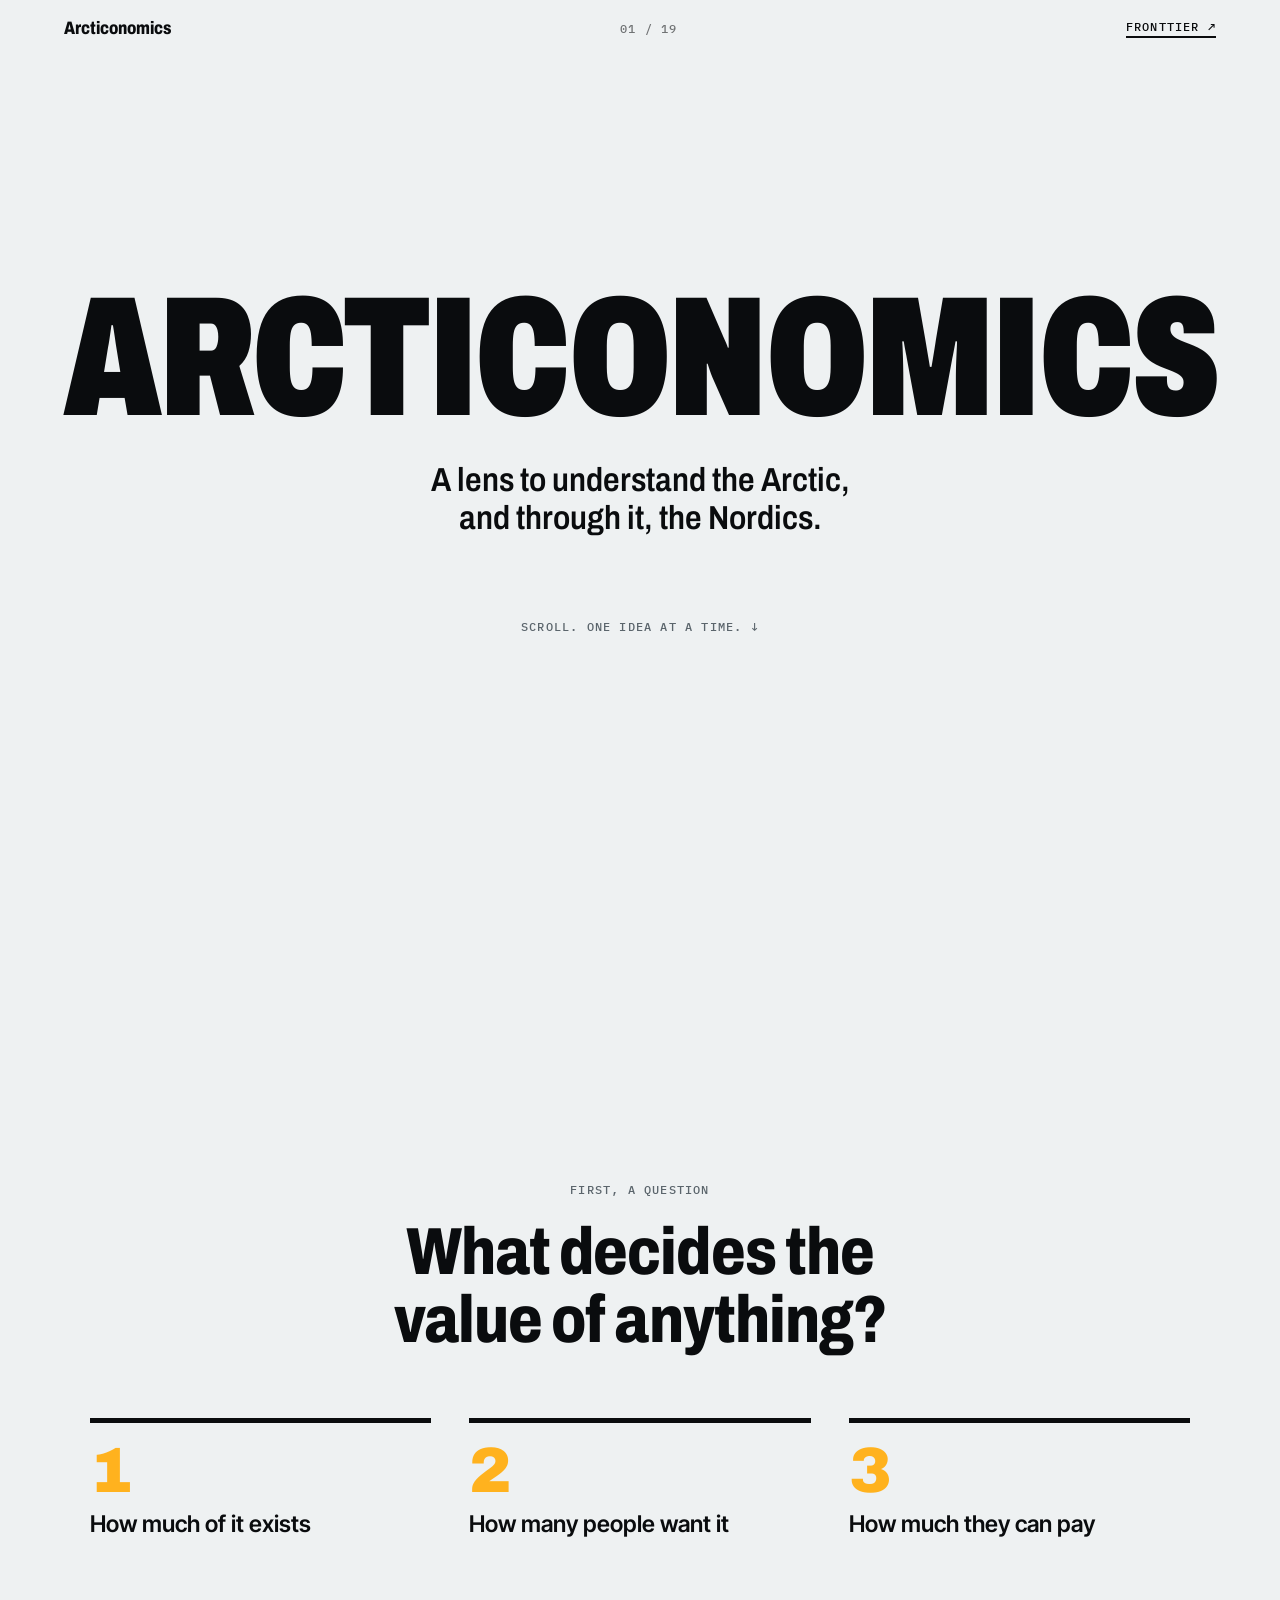
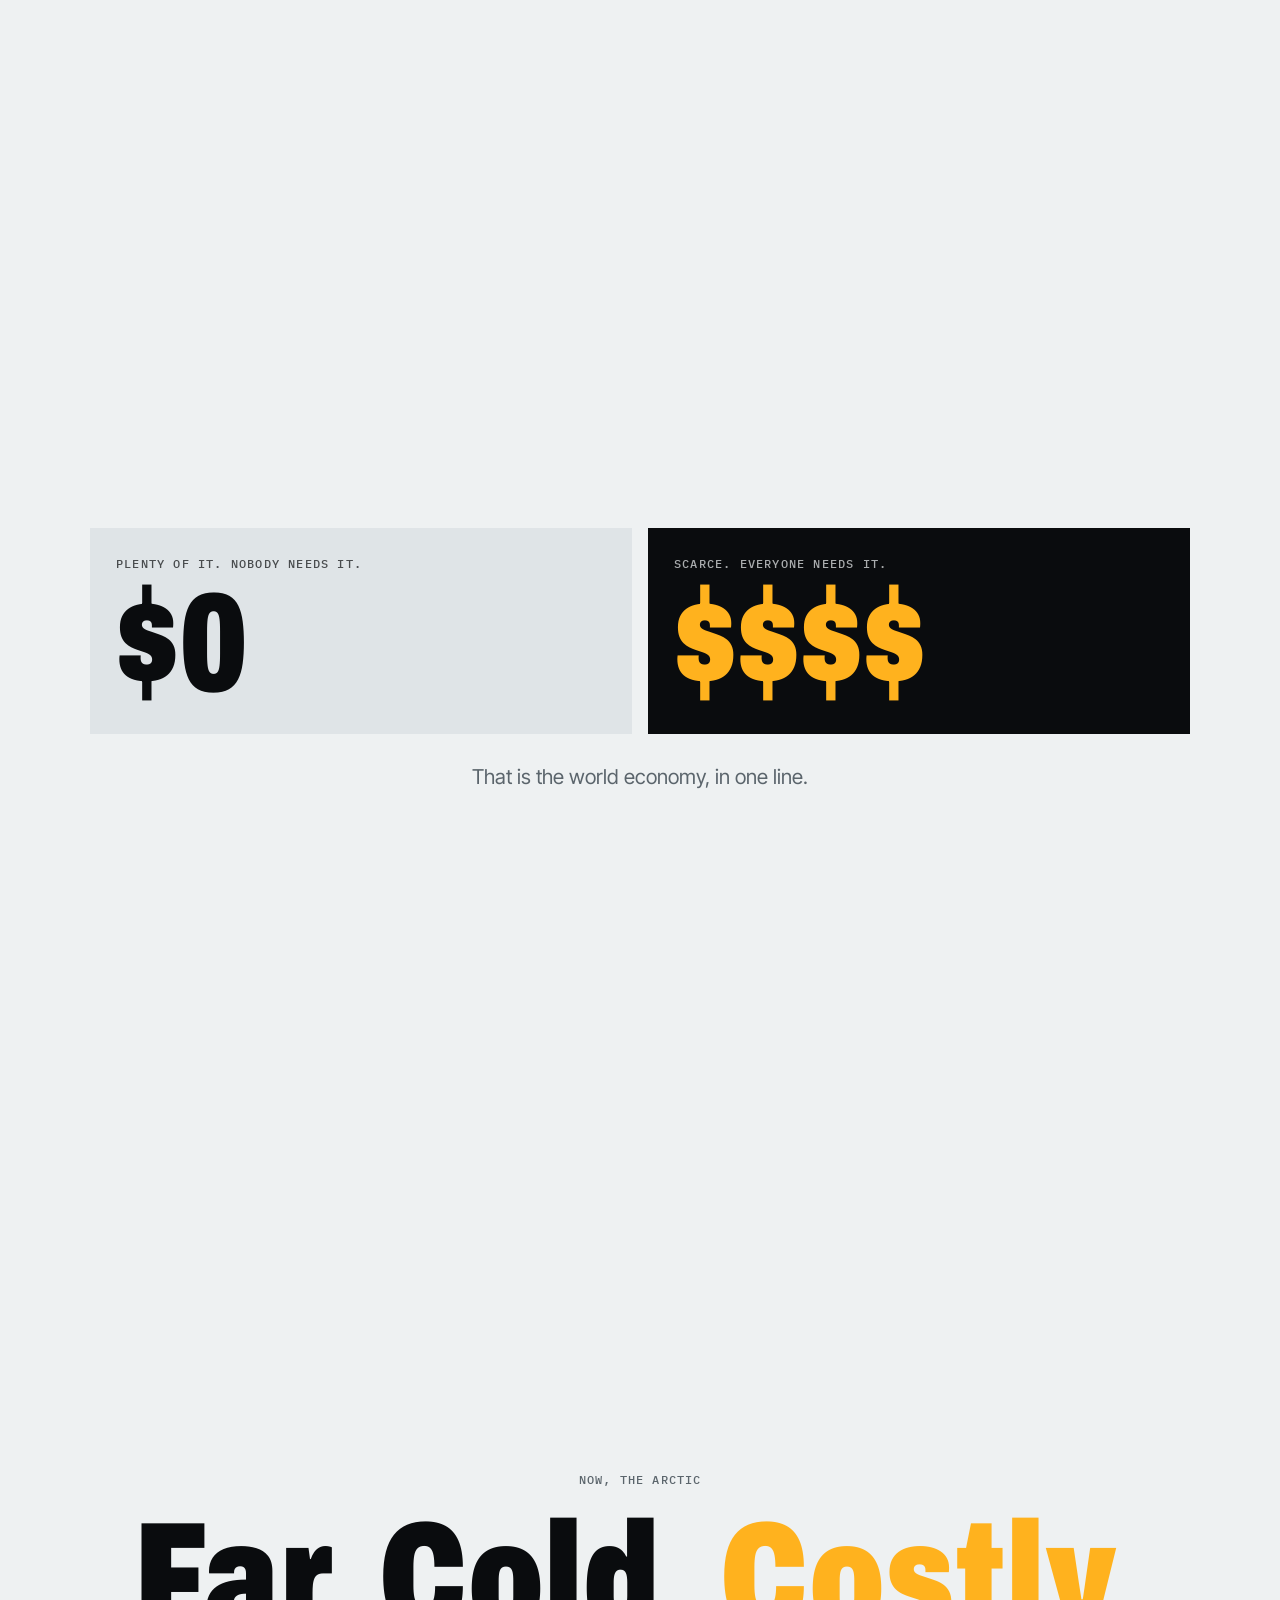
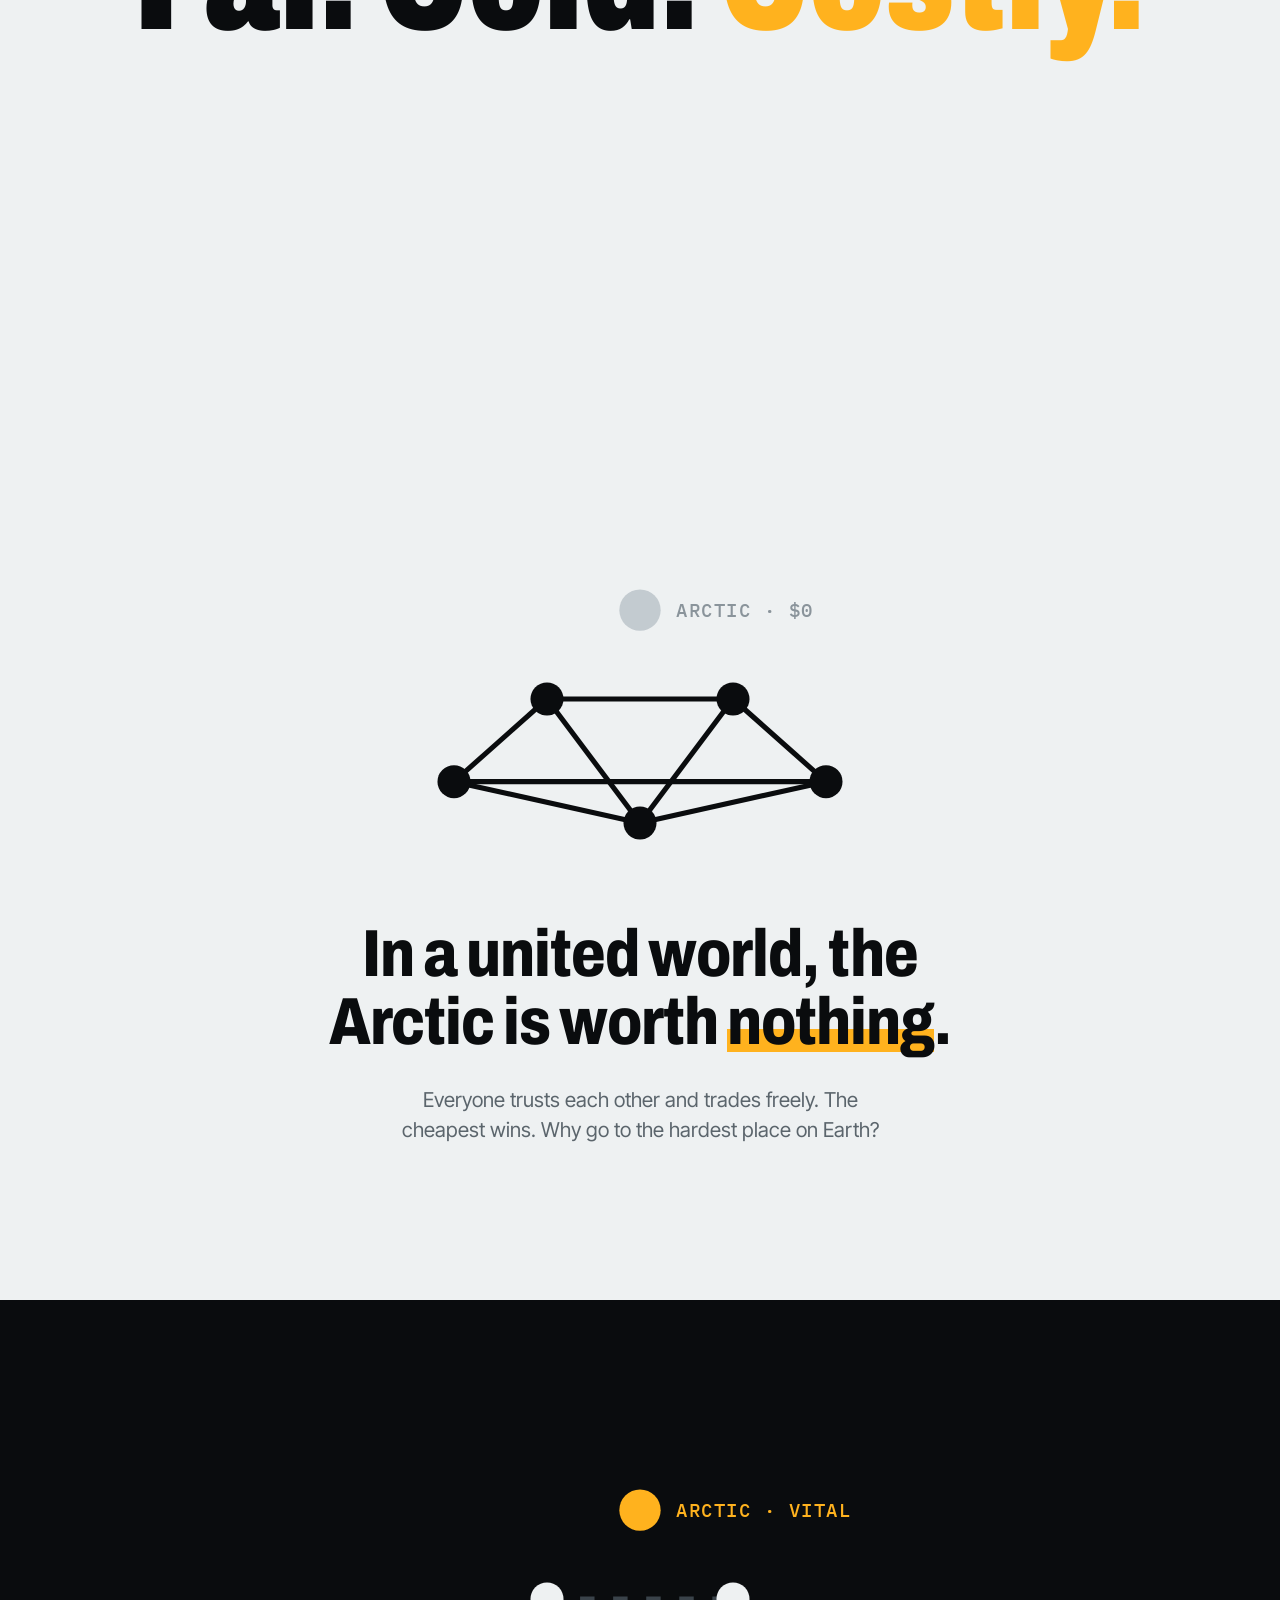
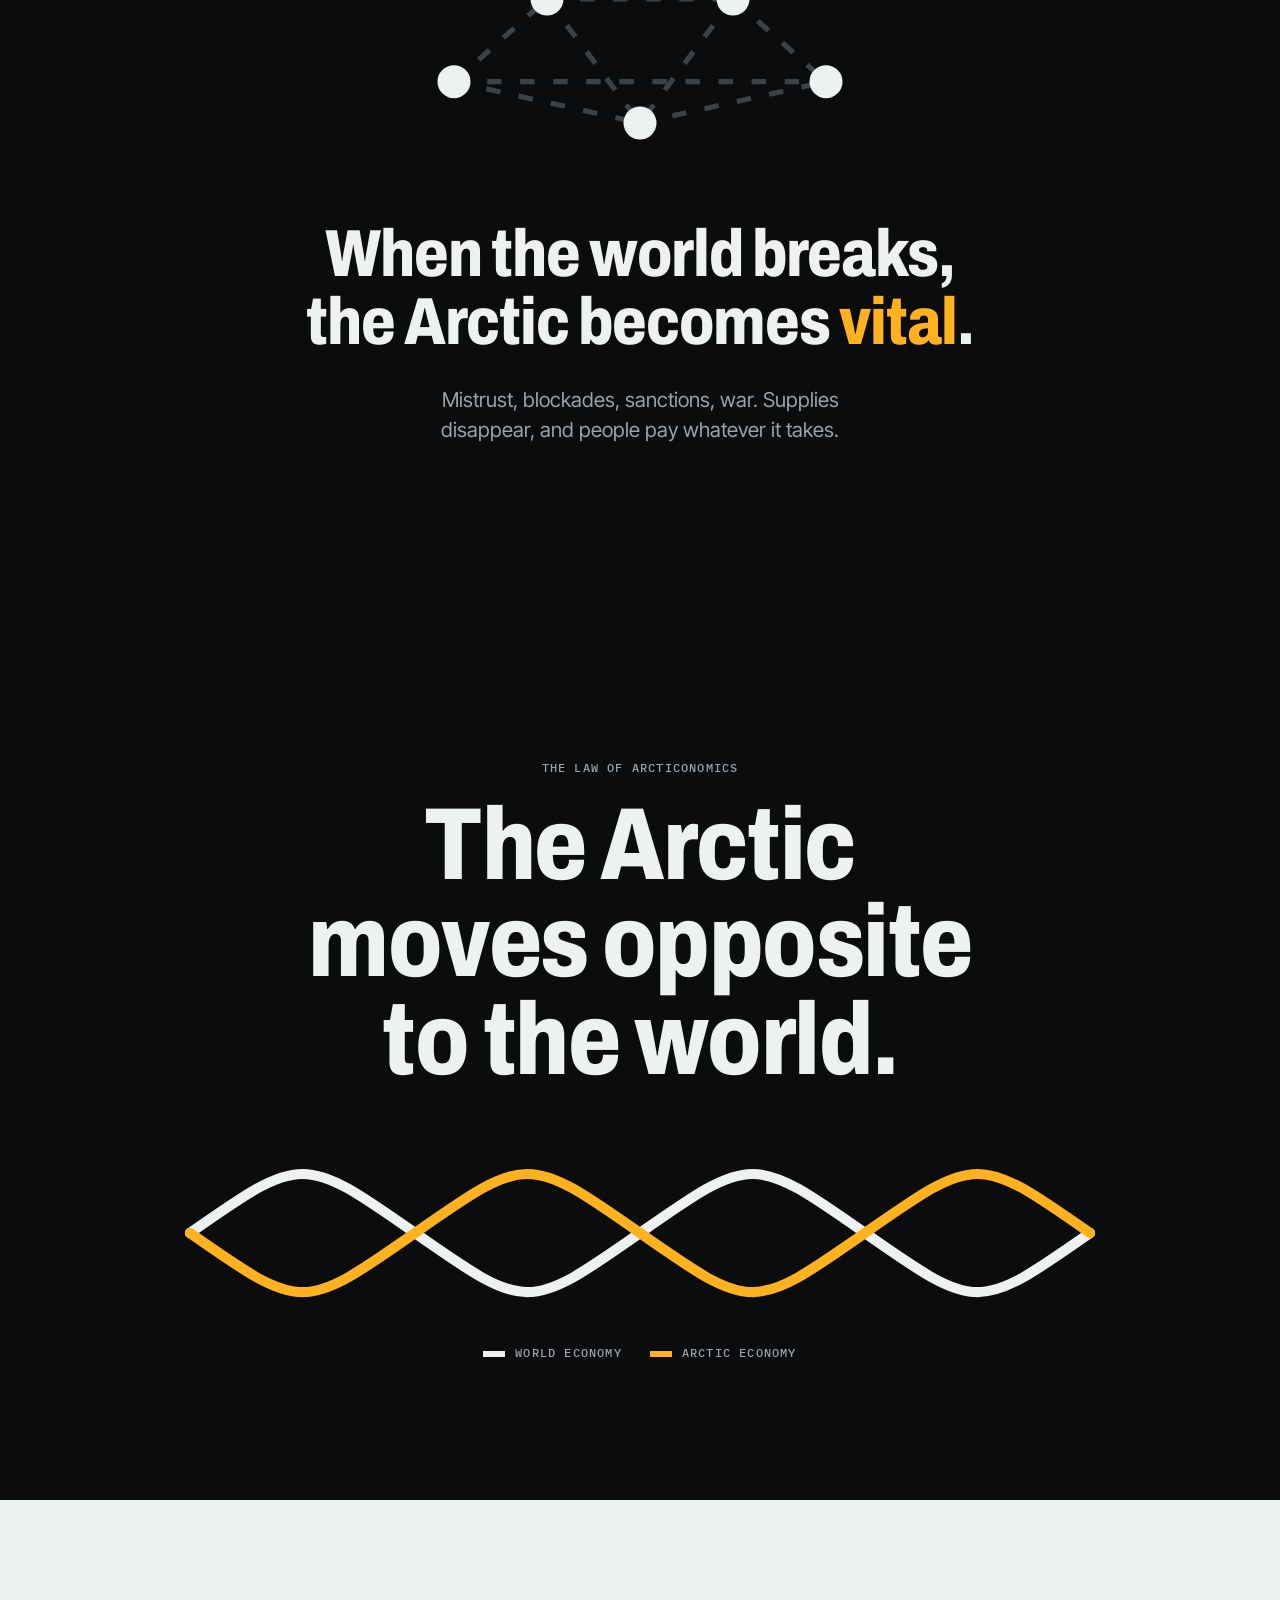
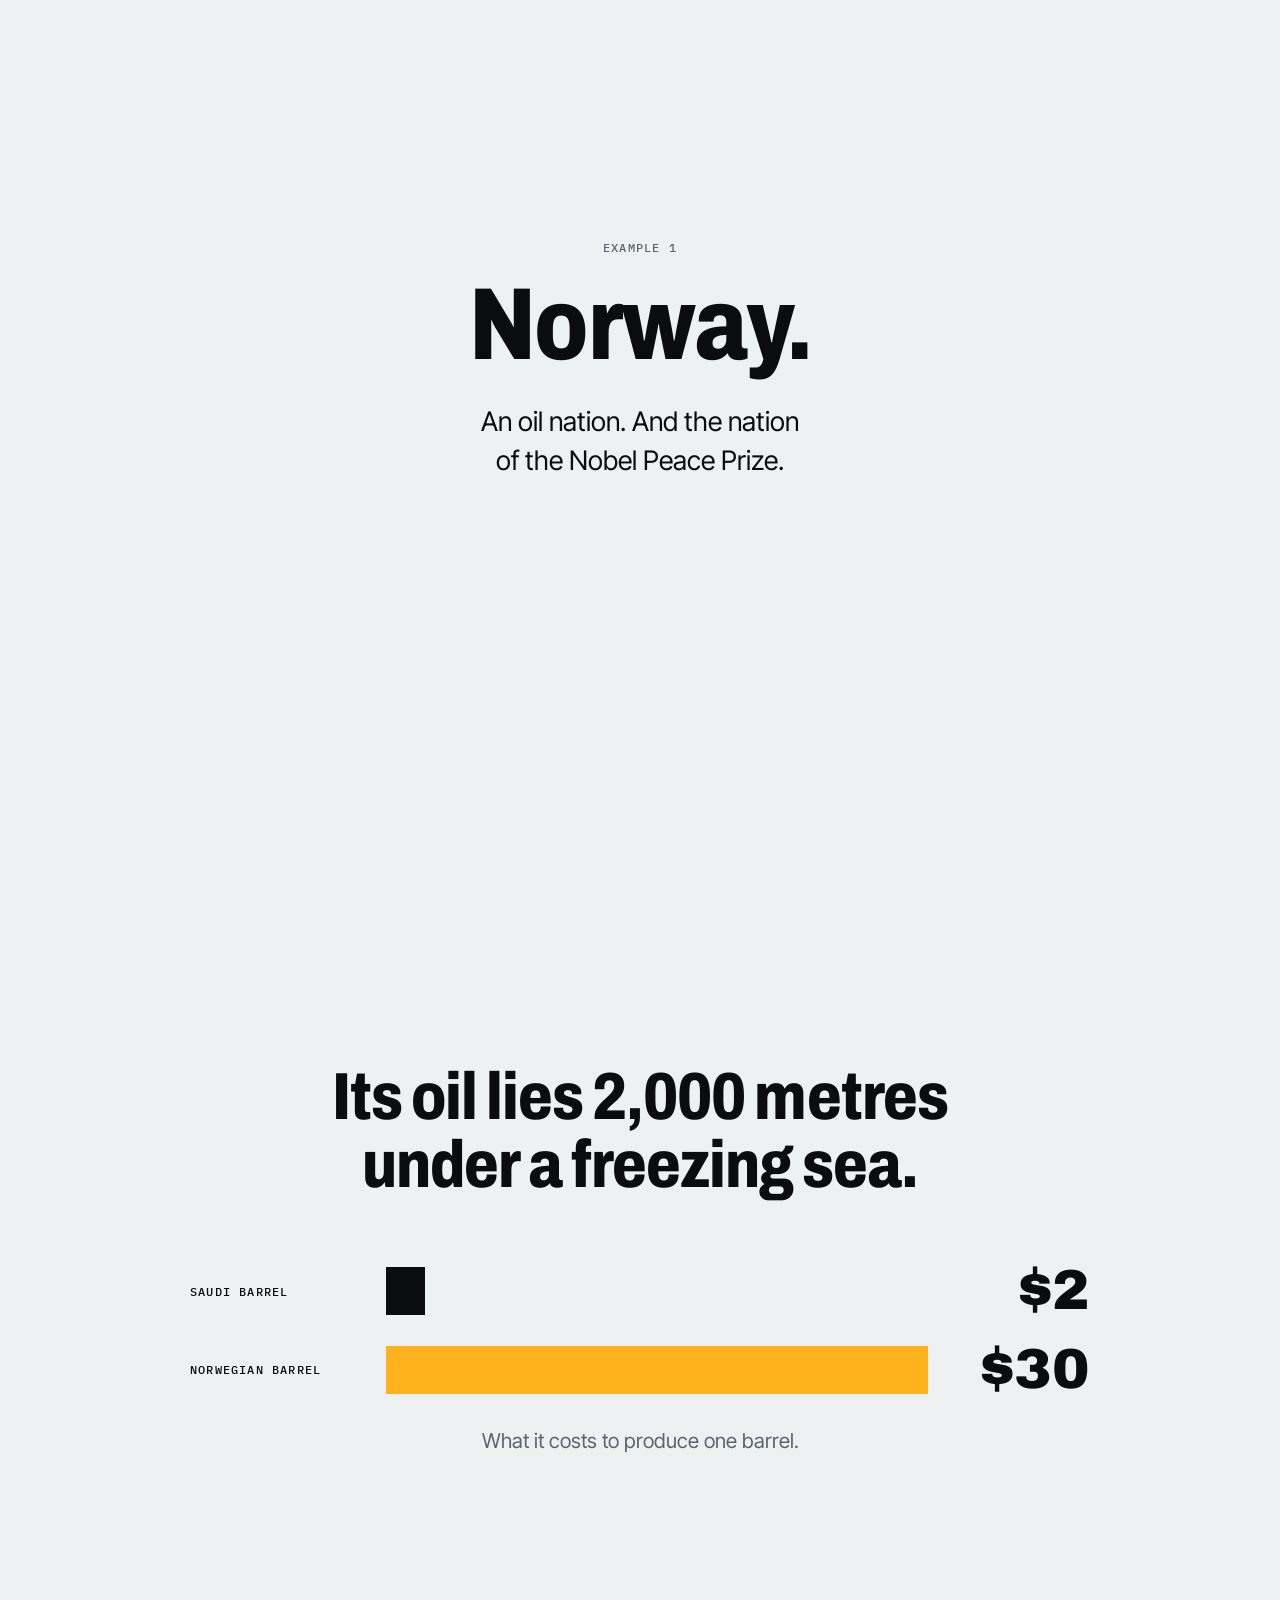
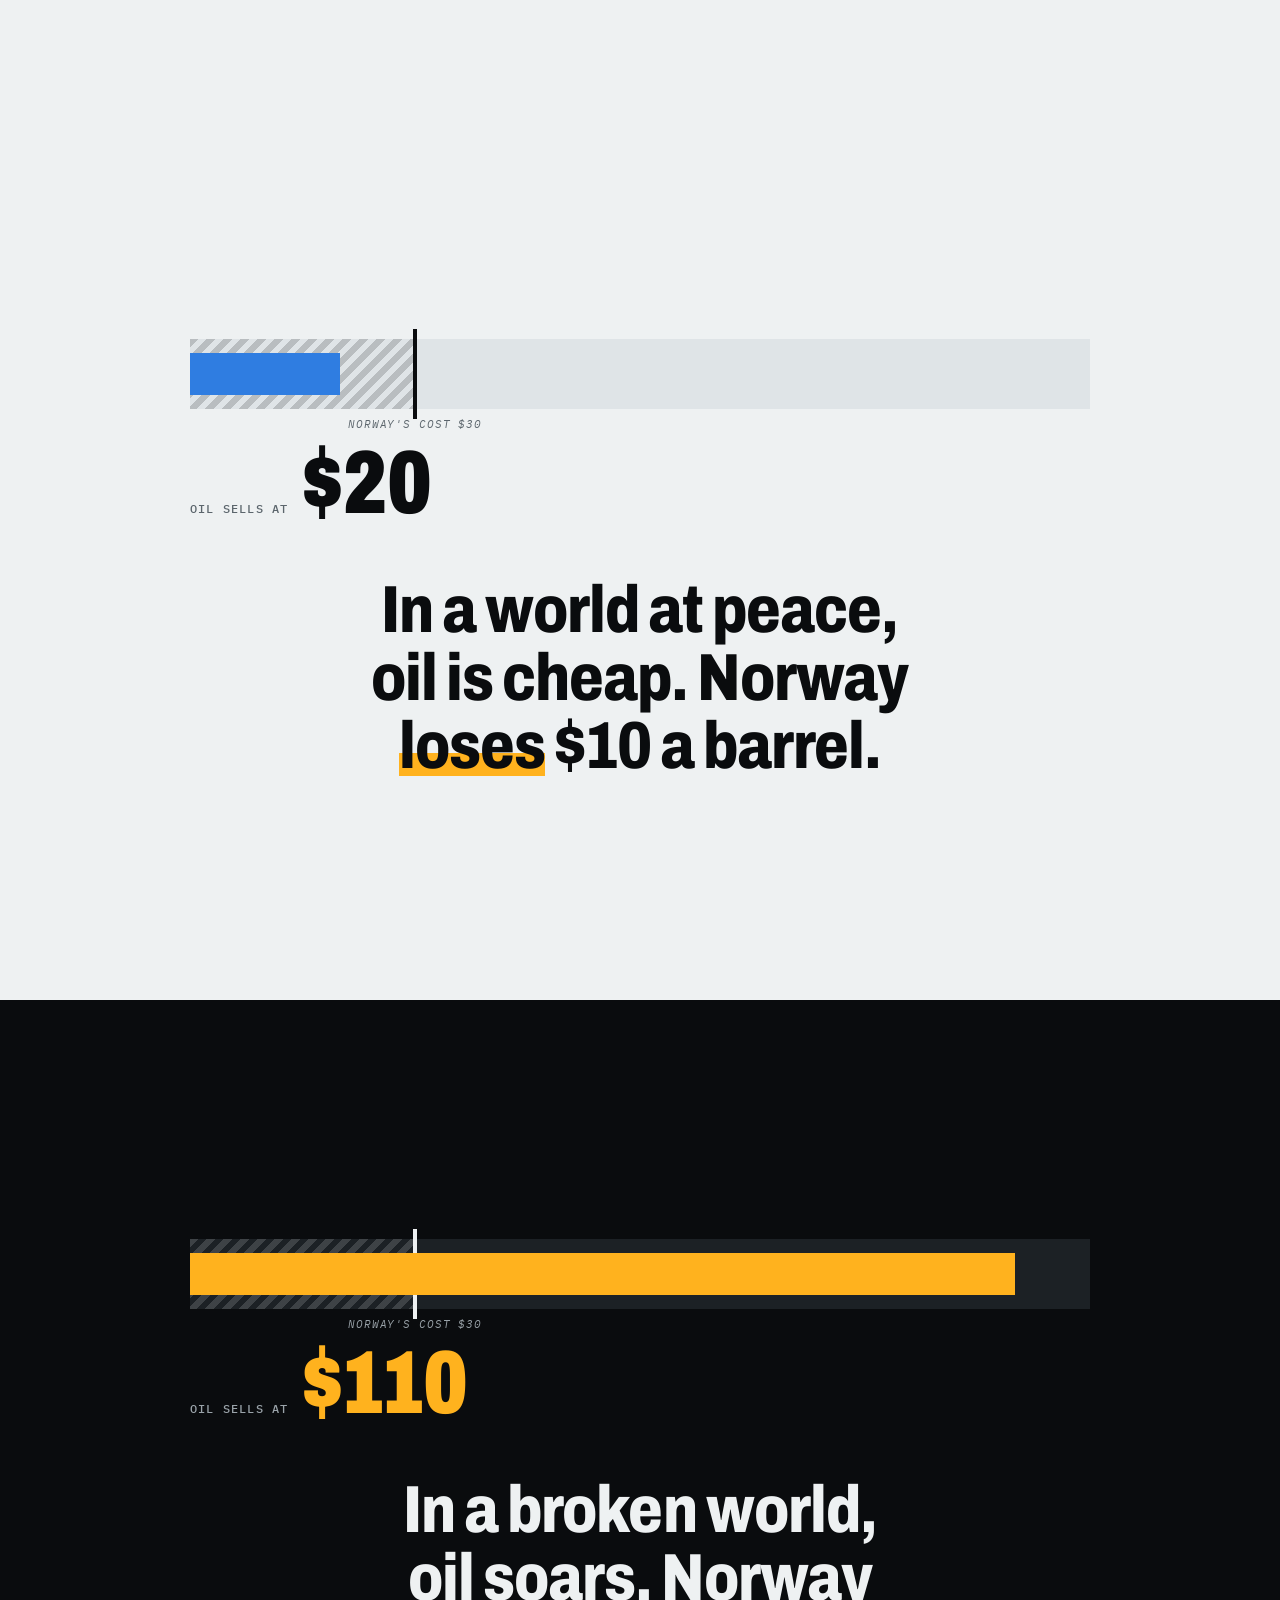
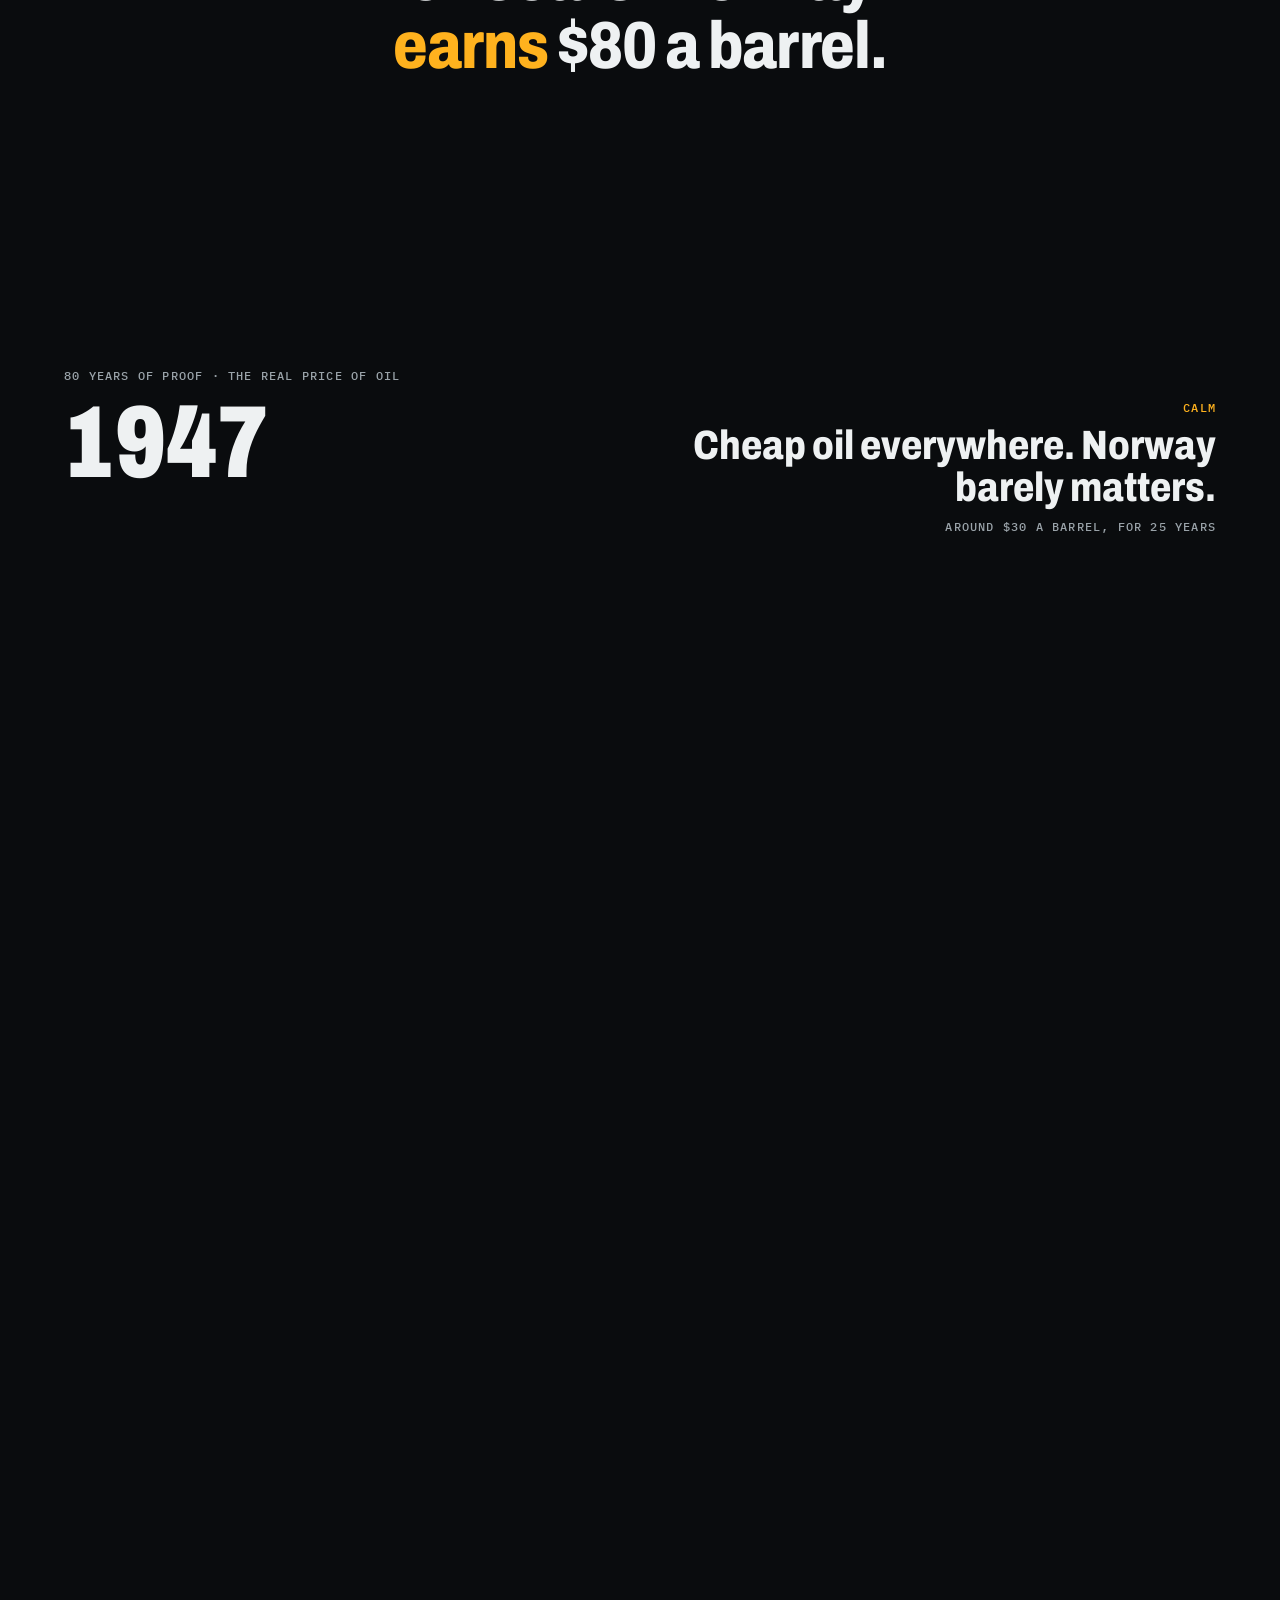
==== commit 5efc8c7a: "Proof chart: every event dot carries its real price; the current one shows the jump Co-Authored-By: " ====
--- a/index.html
+++ b/index.html
@@ -23,7 +23,7 @@
   <link rel="preconnect" href="https://fonts.googleapis.com">
   <link rel="preconnect" href="https://fonts.gstatic.com" crossorigin>
   <link href="https://fonts.googleapis.com/css2?family=Archivo:wdth,wght@62..125,400..900&family=Inter+Tight:wght@400;500;600&family=IBM+Plex+Mono:wght@500&display=swap" rel="stylesheet">
-  <link rel="stylesheet" href="styles.css?v=6">
+  <link rel="stylesheet" href="styles.css?v=7">
 </head>
 <body>
   <div class="prog" aria-hidden="true"><i id="prog"></i></div>
@@ -141,7 +141,7 @@
         <p class="proof__k mono" id="proofT">80 years of proof · the real price of oil</p>
         <p class="proof__y" id="pY">1947</p>
         <canvas id="chart" aria-label="Real oil price from 1947 to 2026. Every spike follows a war, revolution or sanction."></canvas>
-        <div class="proof__ev" id="pEv"><p class="mono" id="pEk">Calm</p><p class="proof__t" id="pEt">Cheap oil everywhere.</p></div>
+        <div class="proof__ev" id="pEv"><p class="mono" id="pEk">Calm</p><p class="proof__t" id="pEt">Cheap oil everywhere.</p><p class="proof__p" id="pEp"></p></div>
       </div>
     </section>
 
@@ -217,6 +217,6 @@
   </main>
 
   <script src="data.js?v=1"></script>
-  <script src="app.js?v=6" defer></script>
+  <script src="app.js?v=7" defer></script>
 </body>
 </html>
--- a/styles.css
+++ b/styles.css
@@ -128,6 +128,11 @@
 .proof__ev .mono { margin: 0 0 10px; color: var(--amber); }
 .proof__ev.is-f .mono { color: #6cc6ff; }
 .proof__t { margin: 0; font-family: var(--disp); font-stretch: 82%; font-variation-settings: "wdth" 82; font-weight: 800; font-size: clamp(26px, 3.2vw, 54px); line-height: 1.02; }
+.proof__p { margin: 12px 0 0; font-family: var(--disp); font-stretch: 72%; font-variation-settings: "wdth" 72; font-weight: 900; font-size: clamp(30px, 3.6vw, 60px); line-height: 1; color: var(--mute-d); font-variant-numeric: tabular-nums; }
+.proof__p b { color: var(--amber); font-weight: 900; }
+.proof__ev.is-f .proof__p b { color: #6cc6ff; }
+.proof__p i { font-style: normal; color: var(--snow); }
+.proof__p span { display: block; margin-top: 8px; font-family: var(--mono); font-size: 12px; letter-spacing: .1em; text-transform: uppercase; font-weight: 500; color: var(--mute-d); }
 .proof__ev.pop > * { animation: pop .7s var(--ease) both; }
 @keyframes pop { from { opacity: 0; transform: translateY(14px); } }
 
@@ -188,7 +193,8 @@
   .bar2__track { height: 54px; }
   .proof__y { top: 86px; font-size: 54px; }
   .proof__ev { left: var(--pad); right: var(--pad); top: auto; bottom: 46px; max-width: none; text-align: left; }
-  .proof__t { font-size: 26px; }
+  .proof__t { font-size: 24px; }
+  .proof__p { font-size: 30px; margin-top: 6px; }
   .pick__o { min-width: 0; width: 100%; }
   .exc span { display: block; margin: 4px 0 0; font-size: .5em; }
 }
